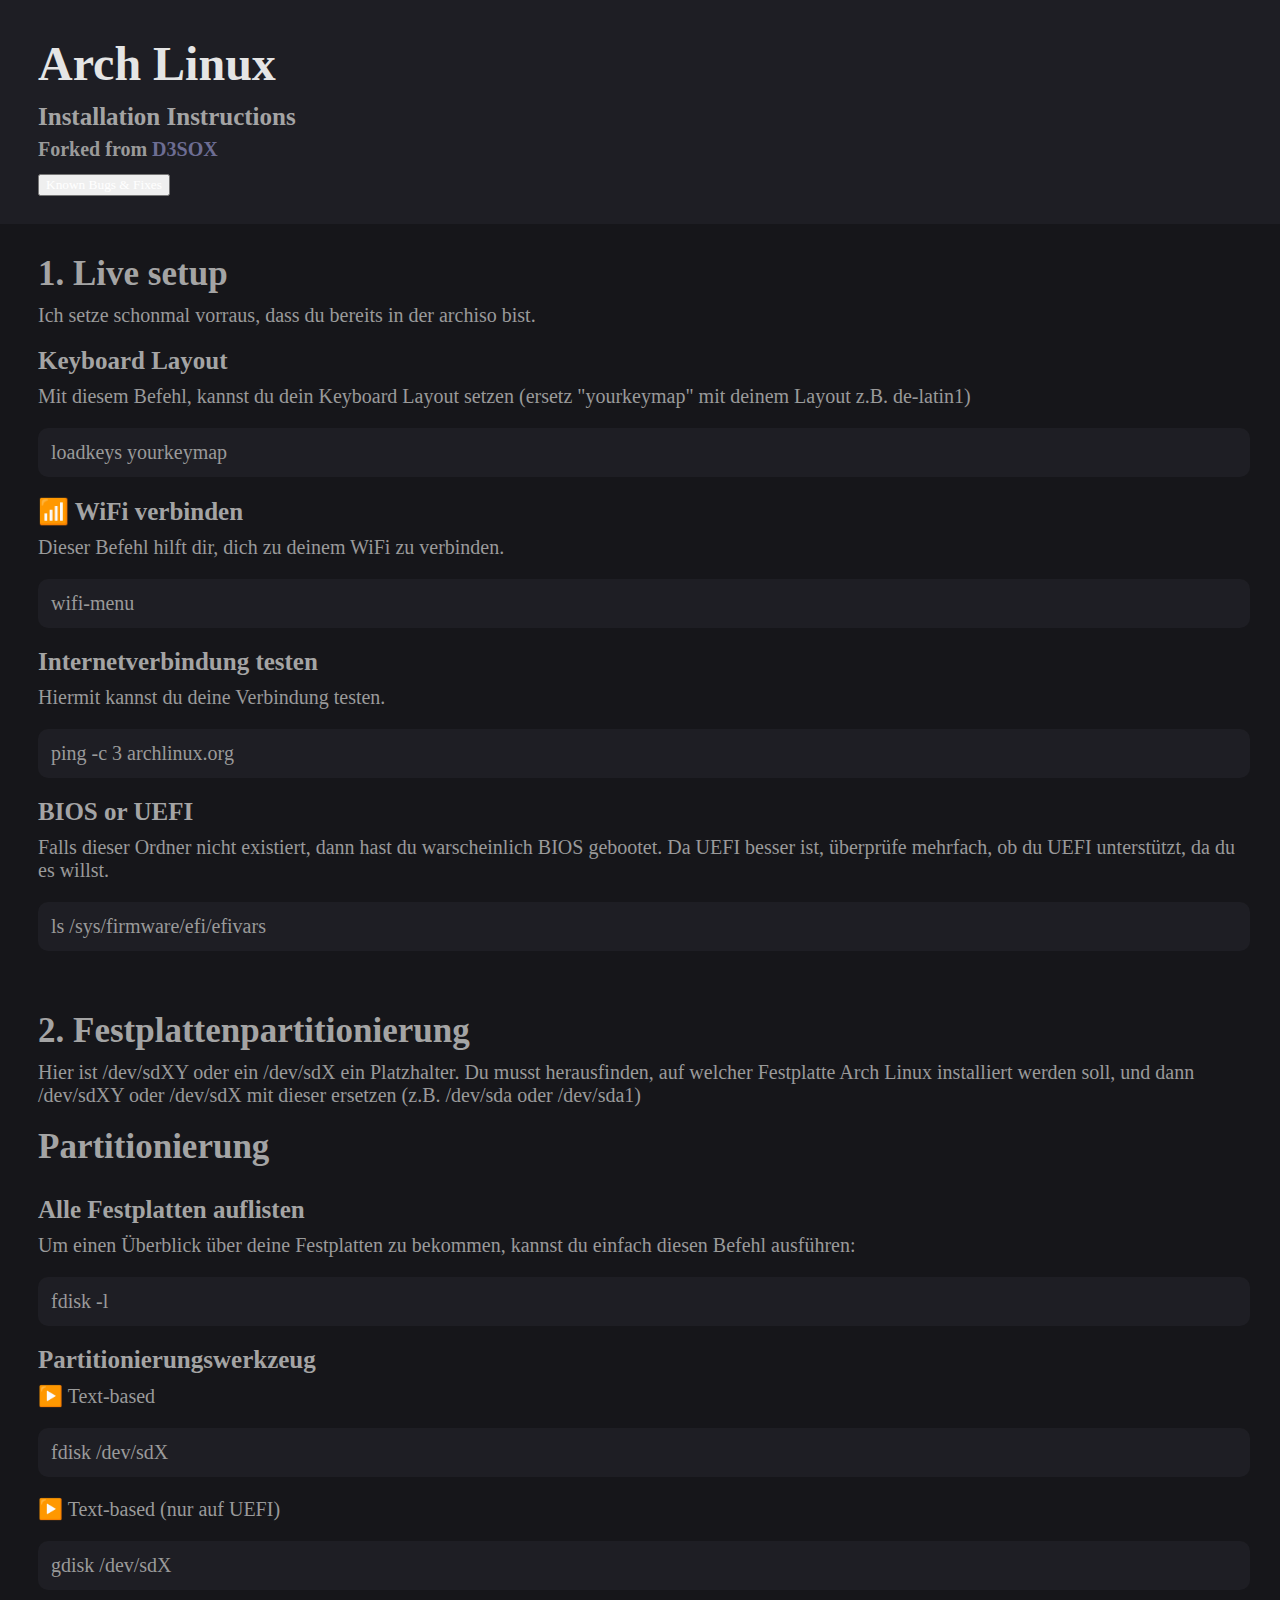
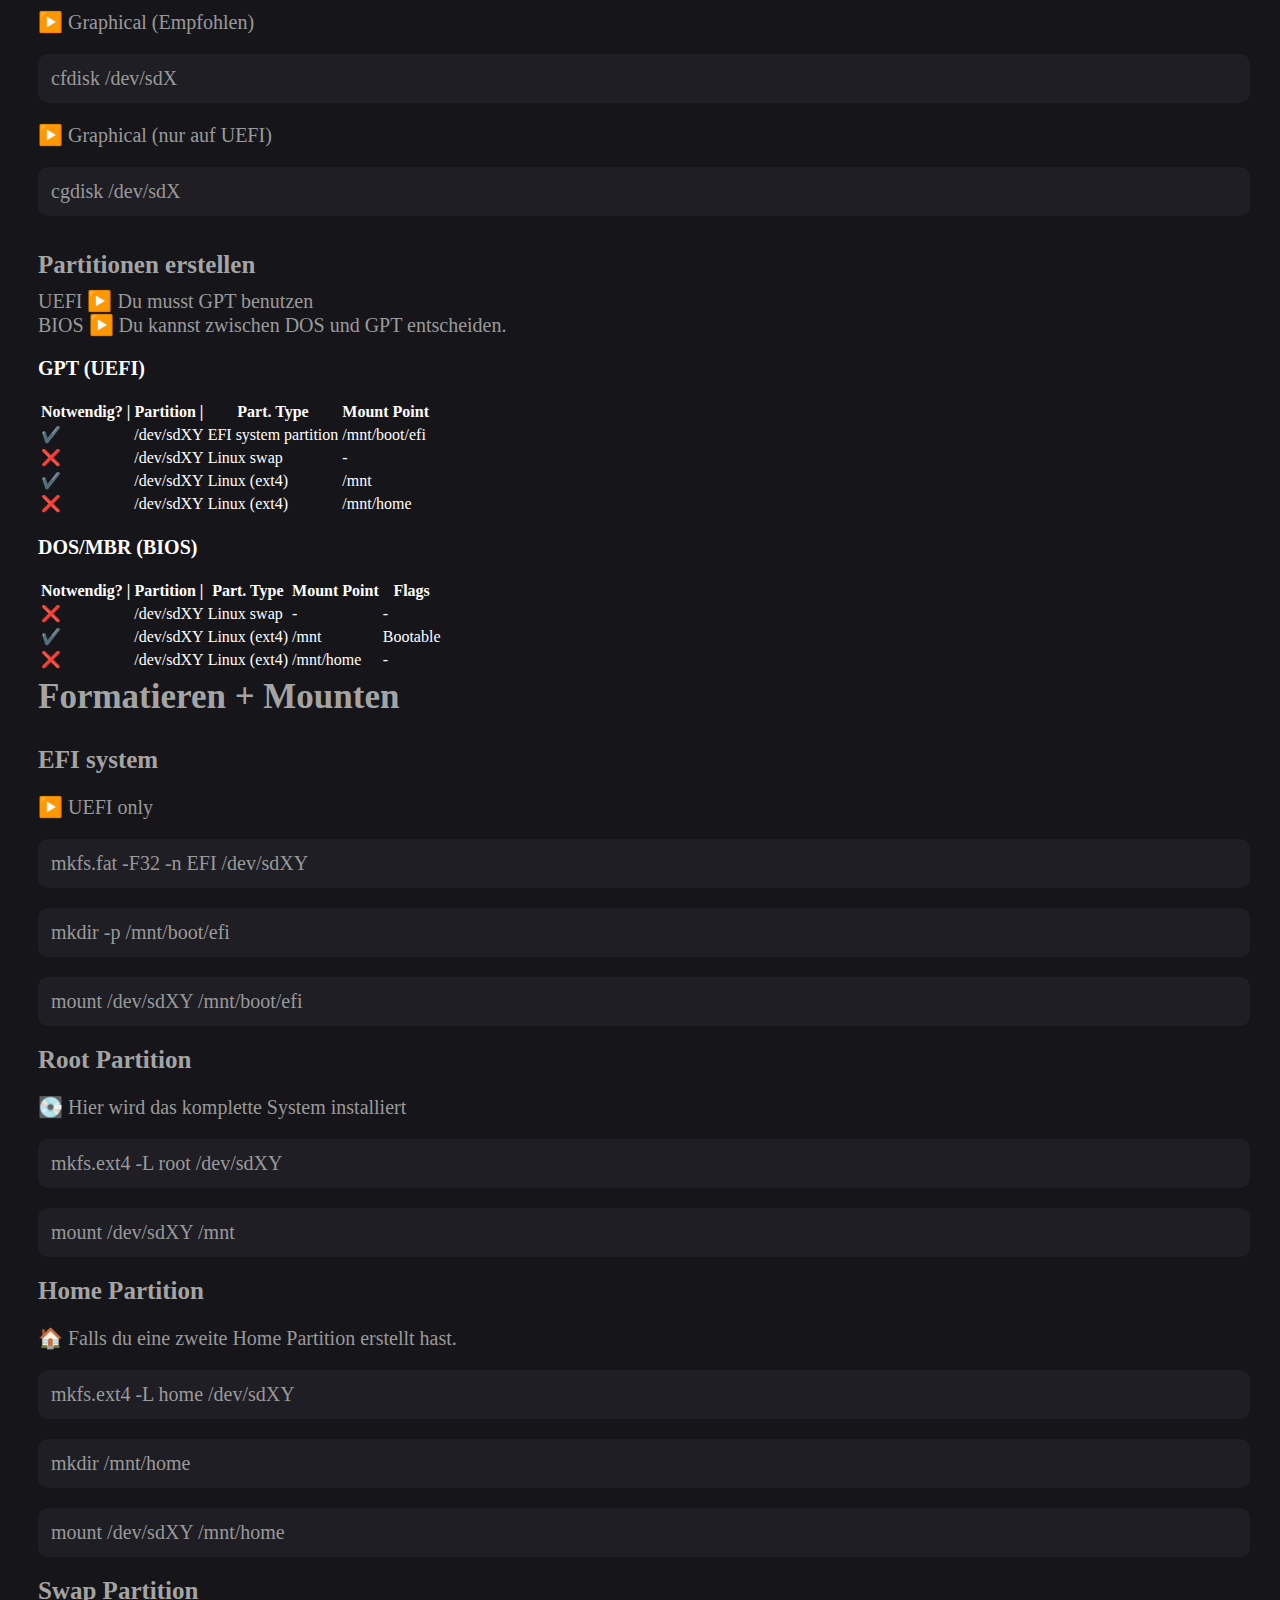
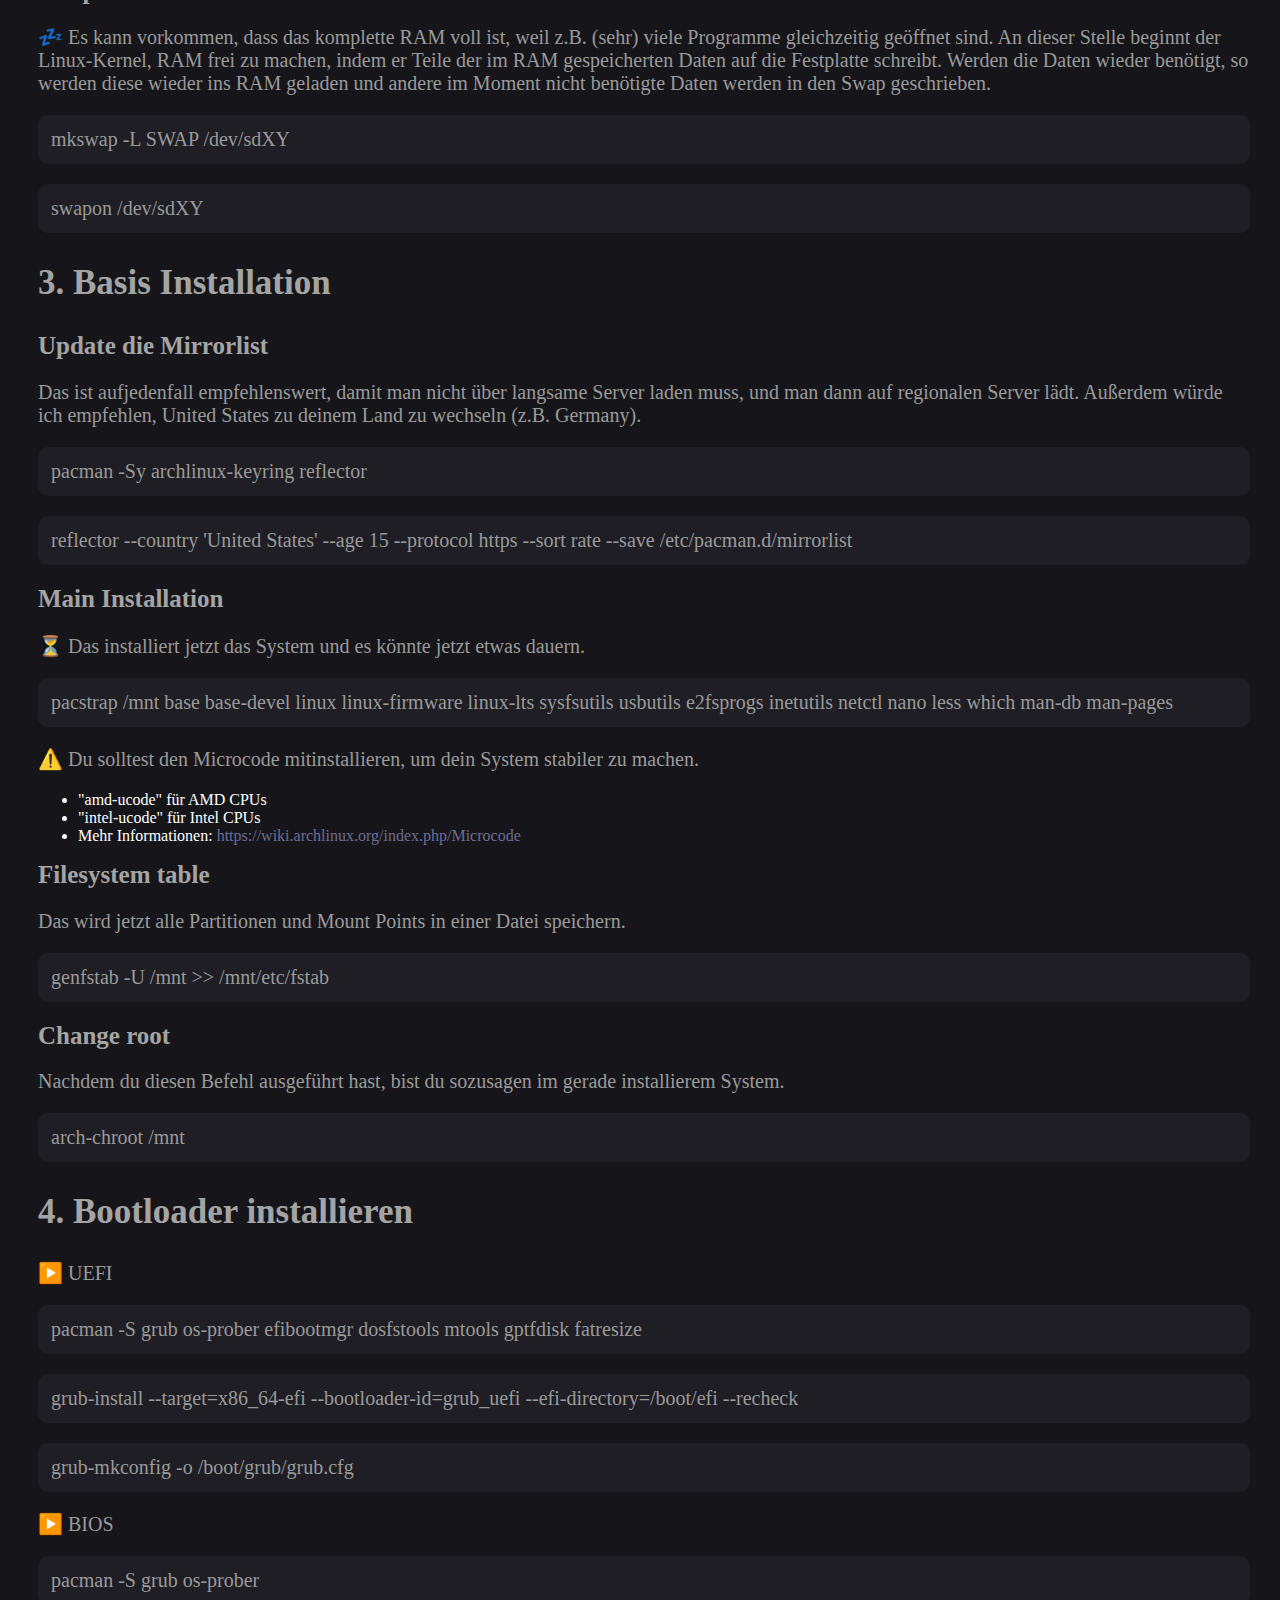
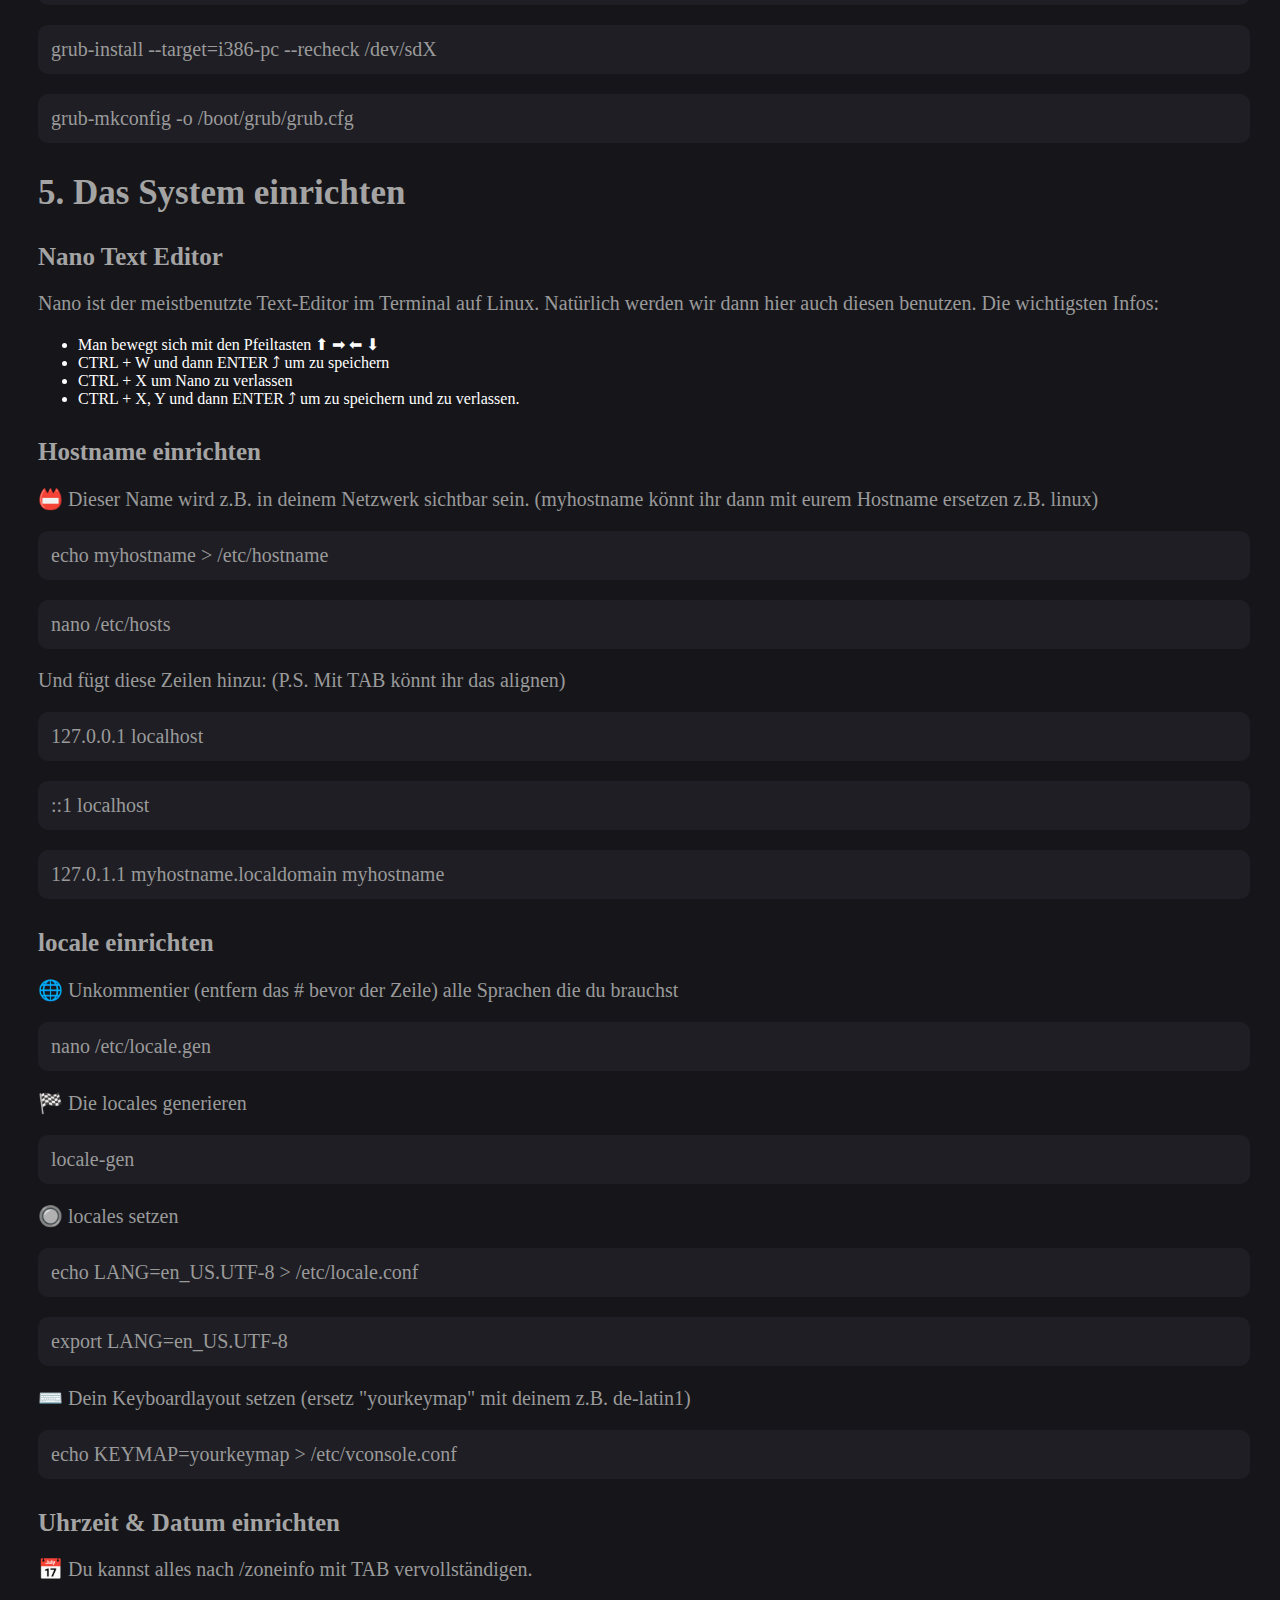
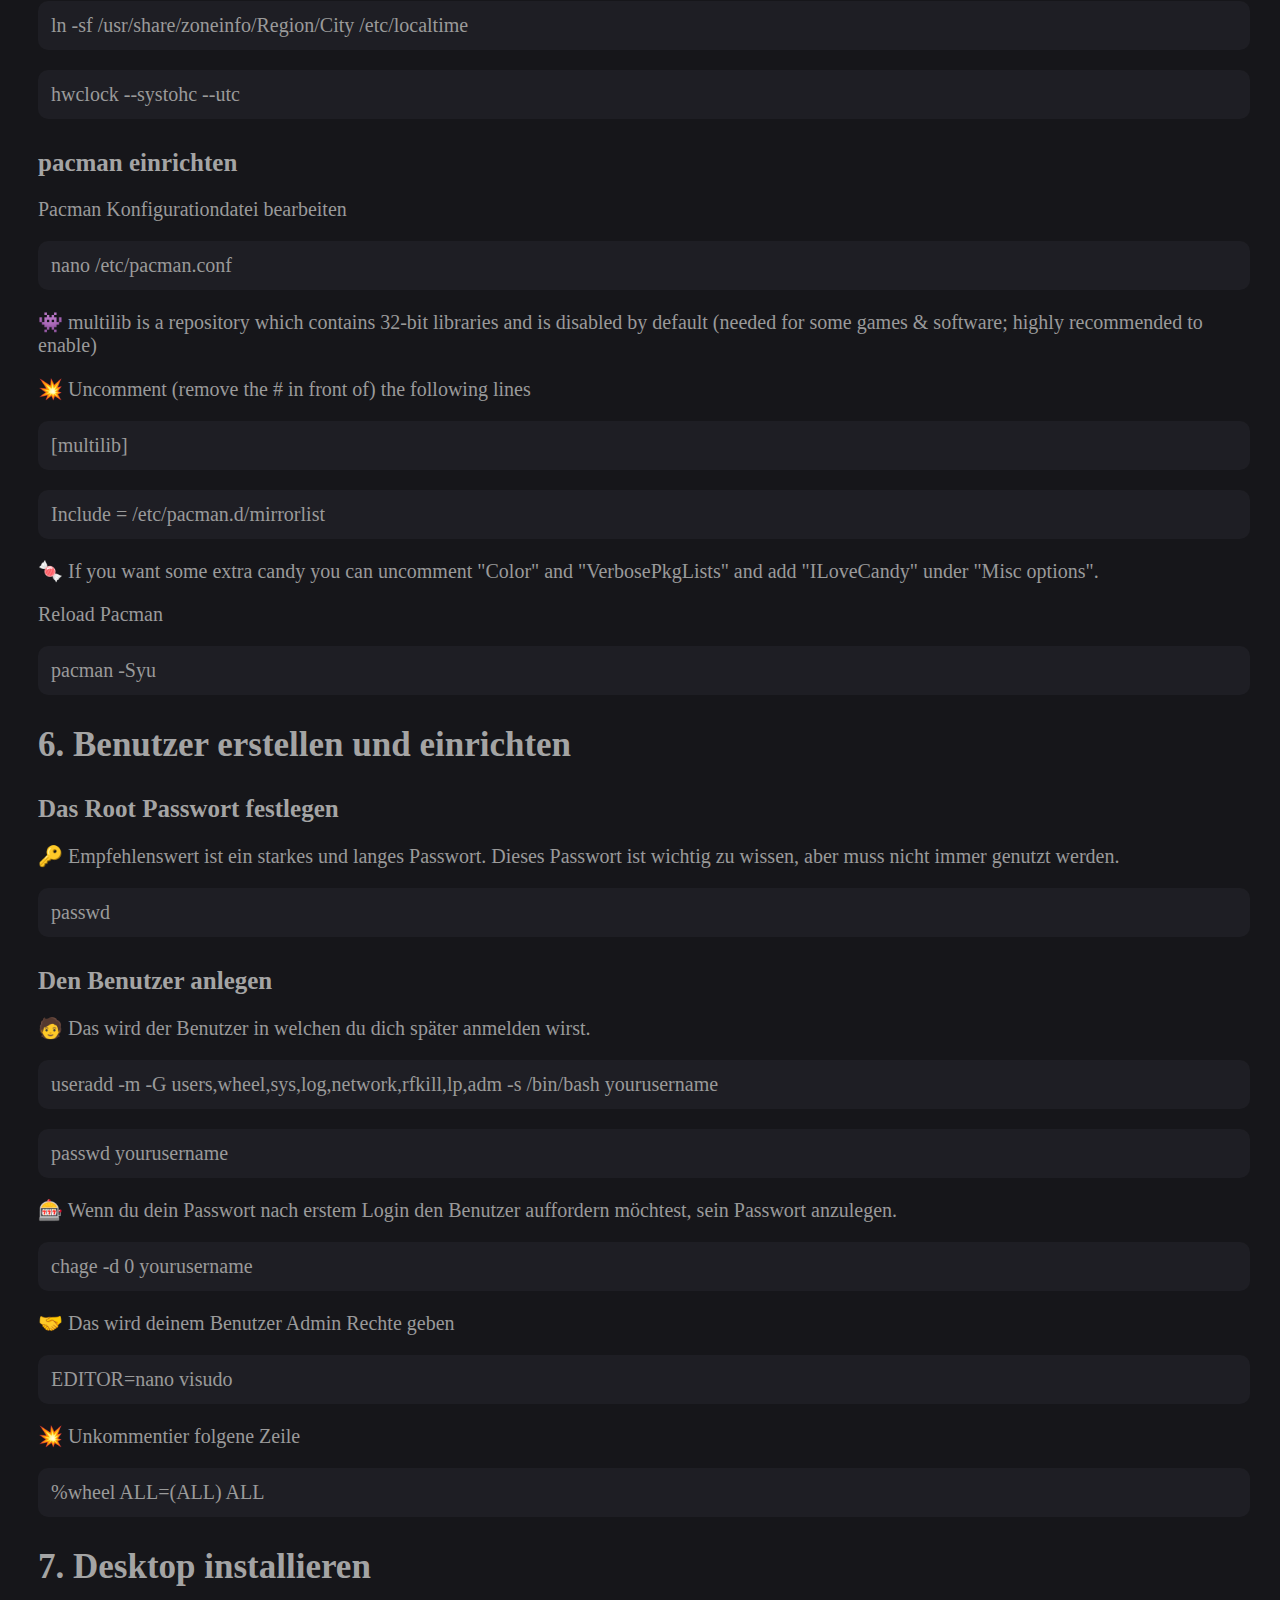
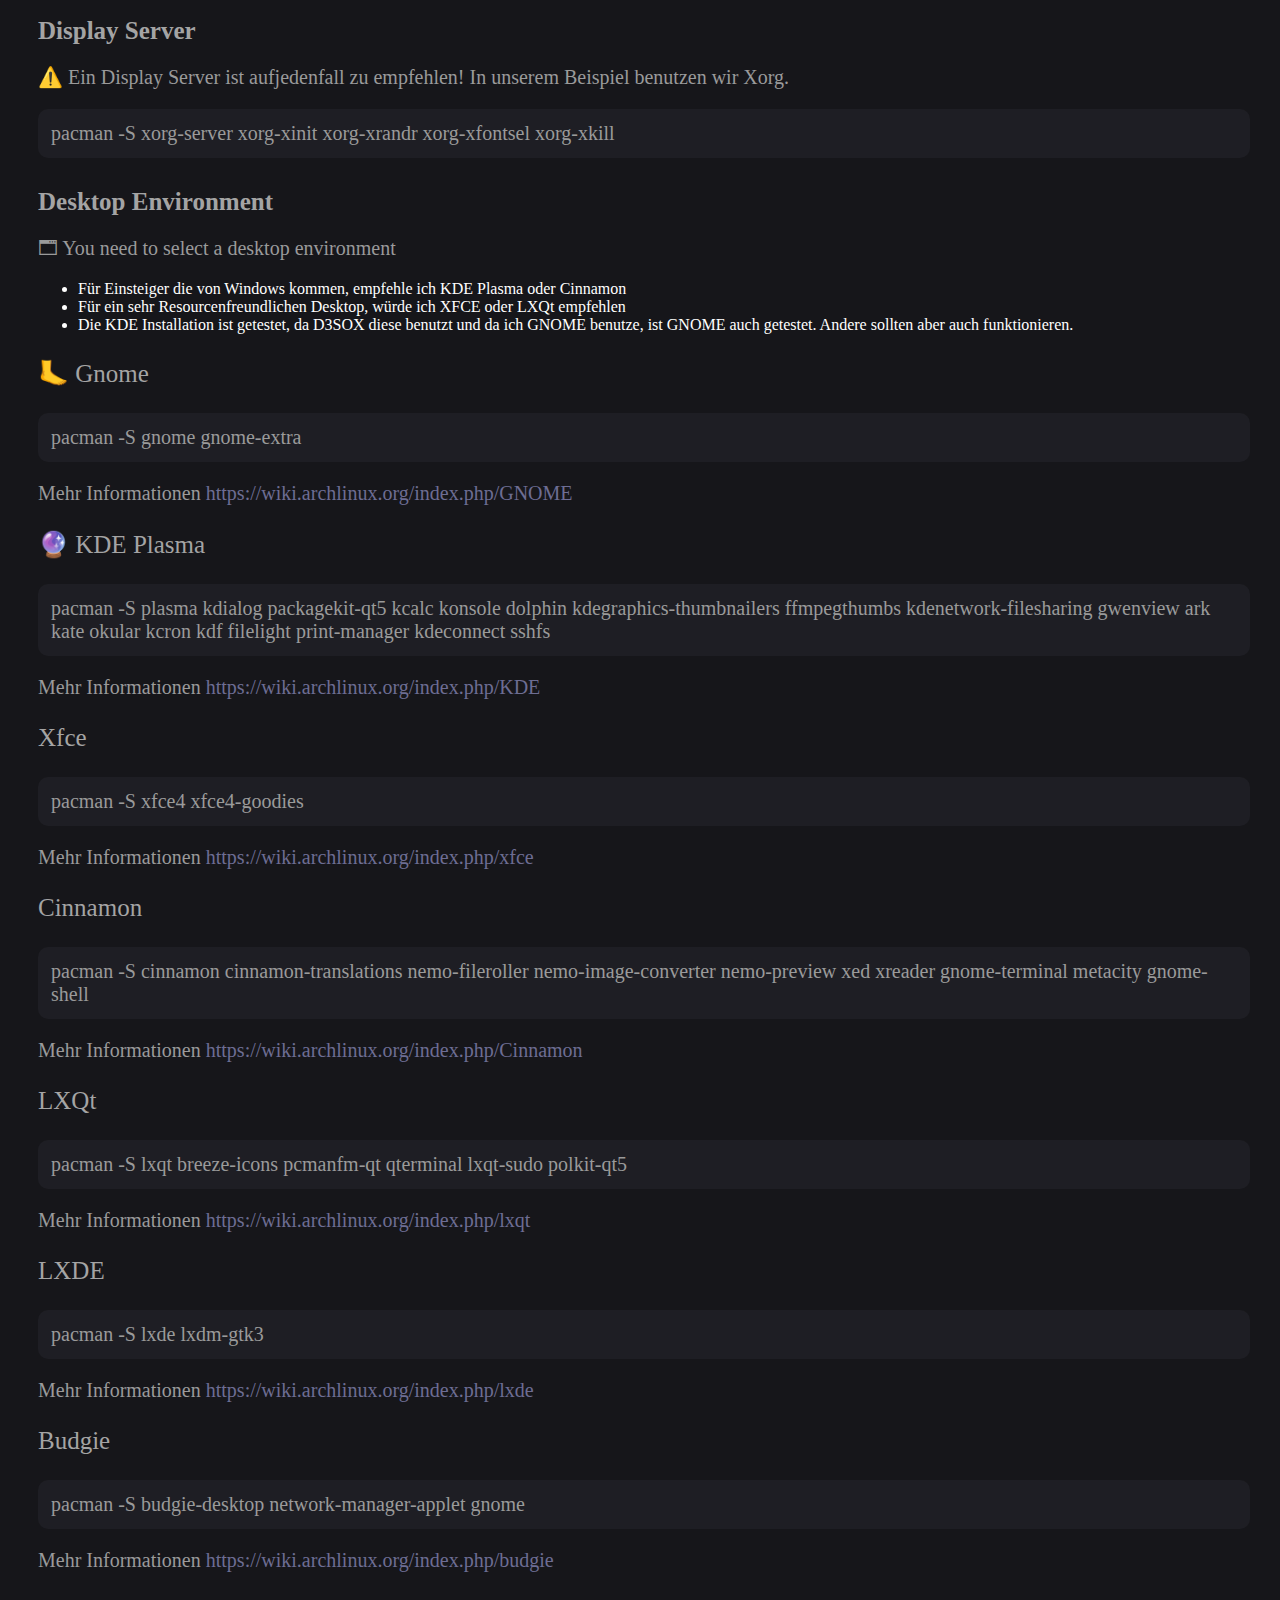
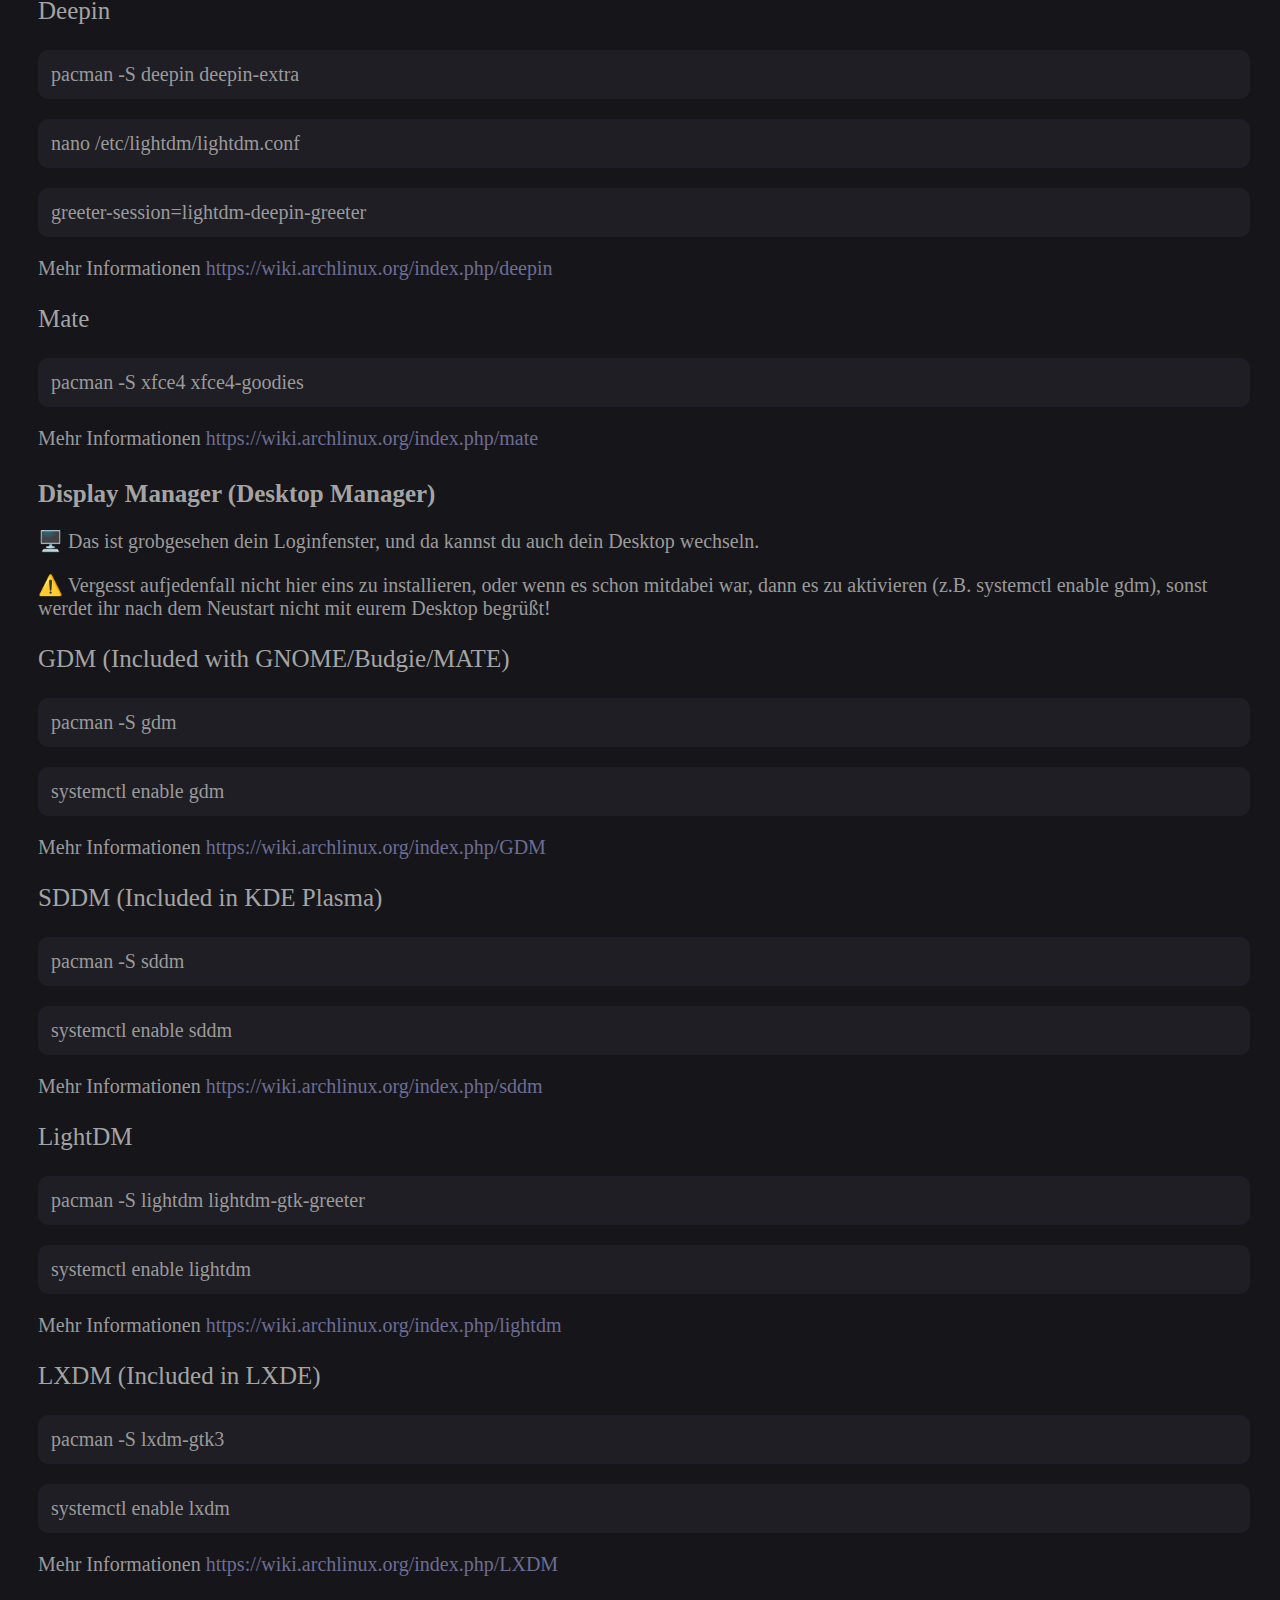
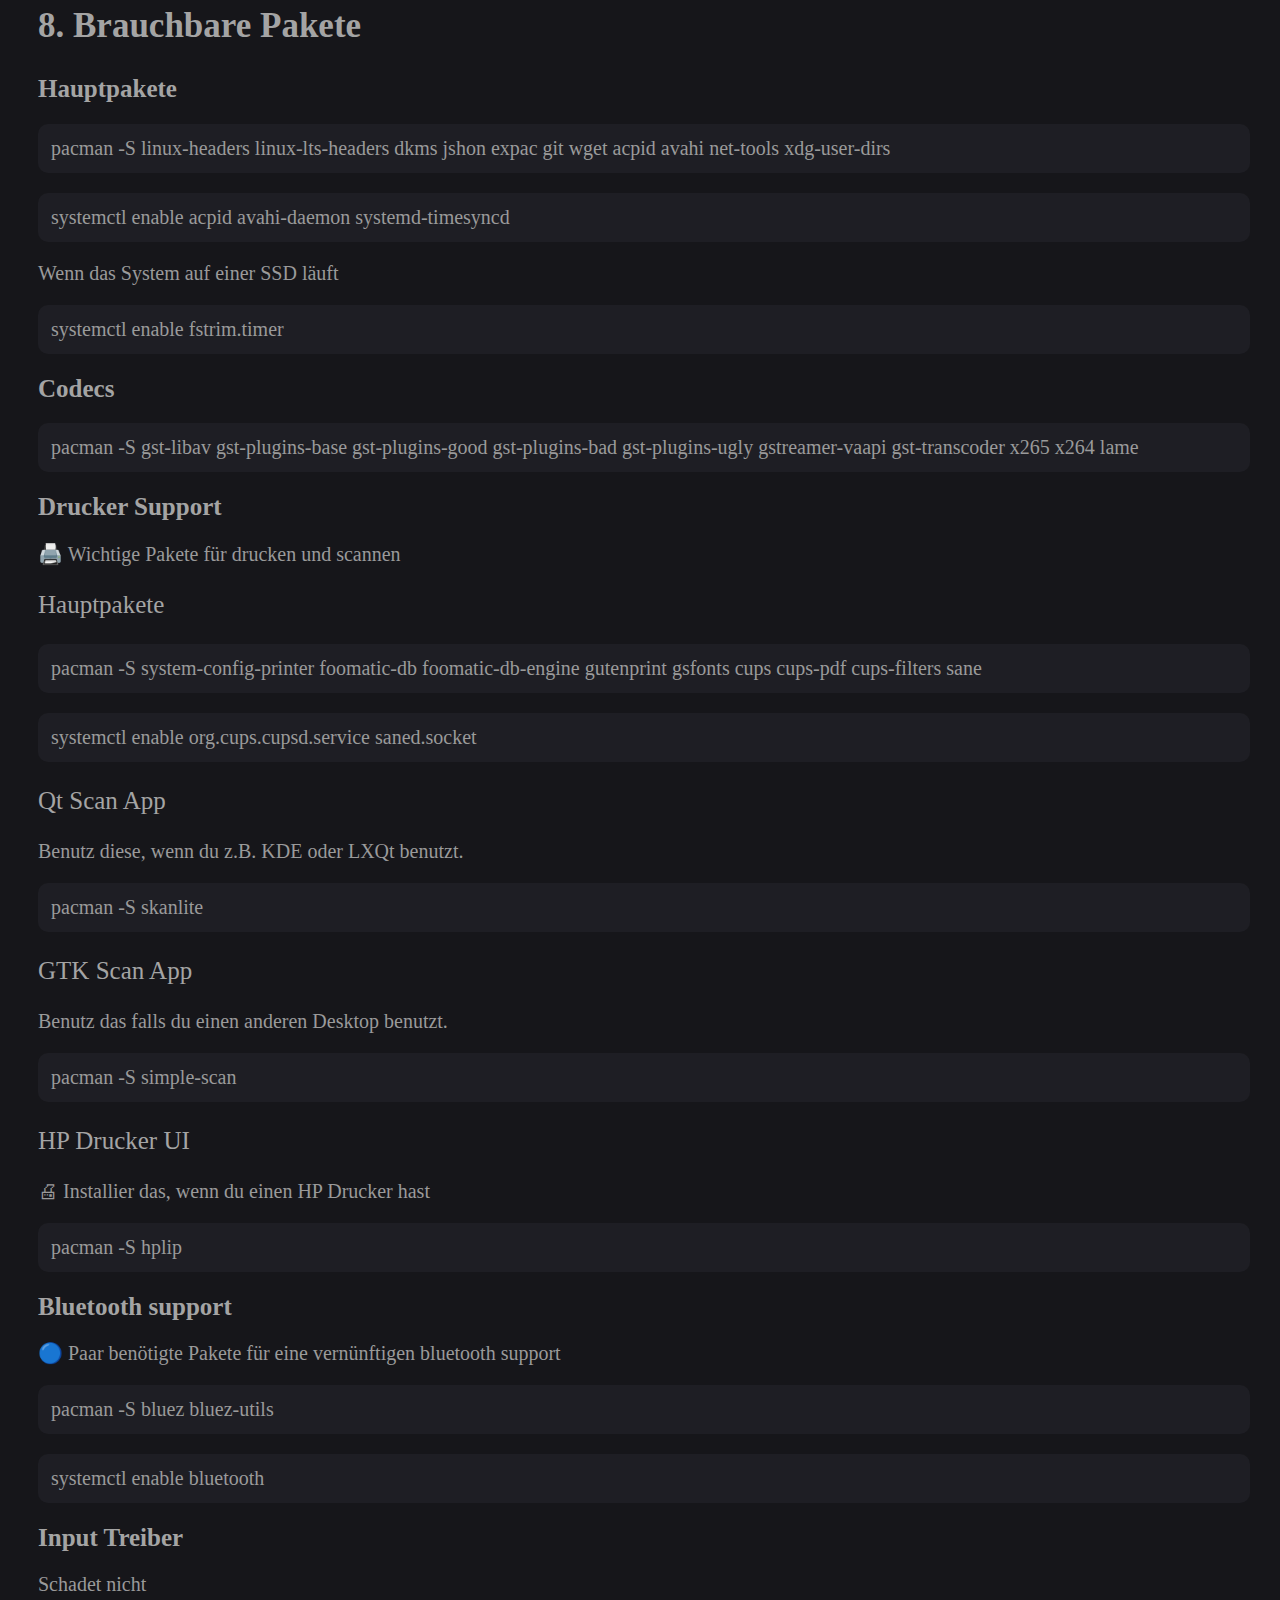
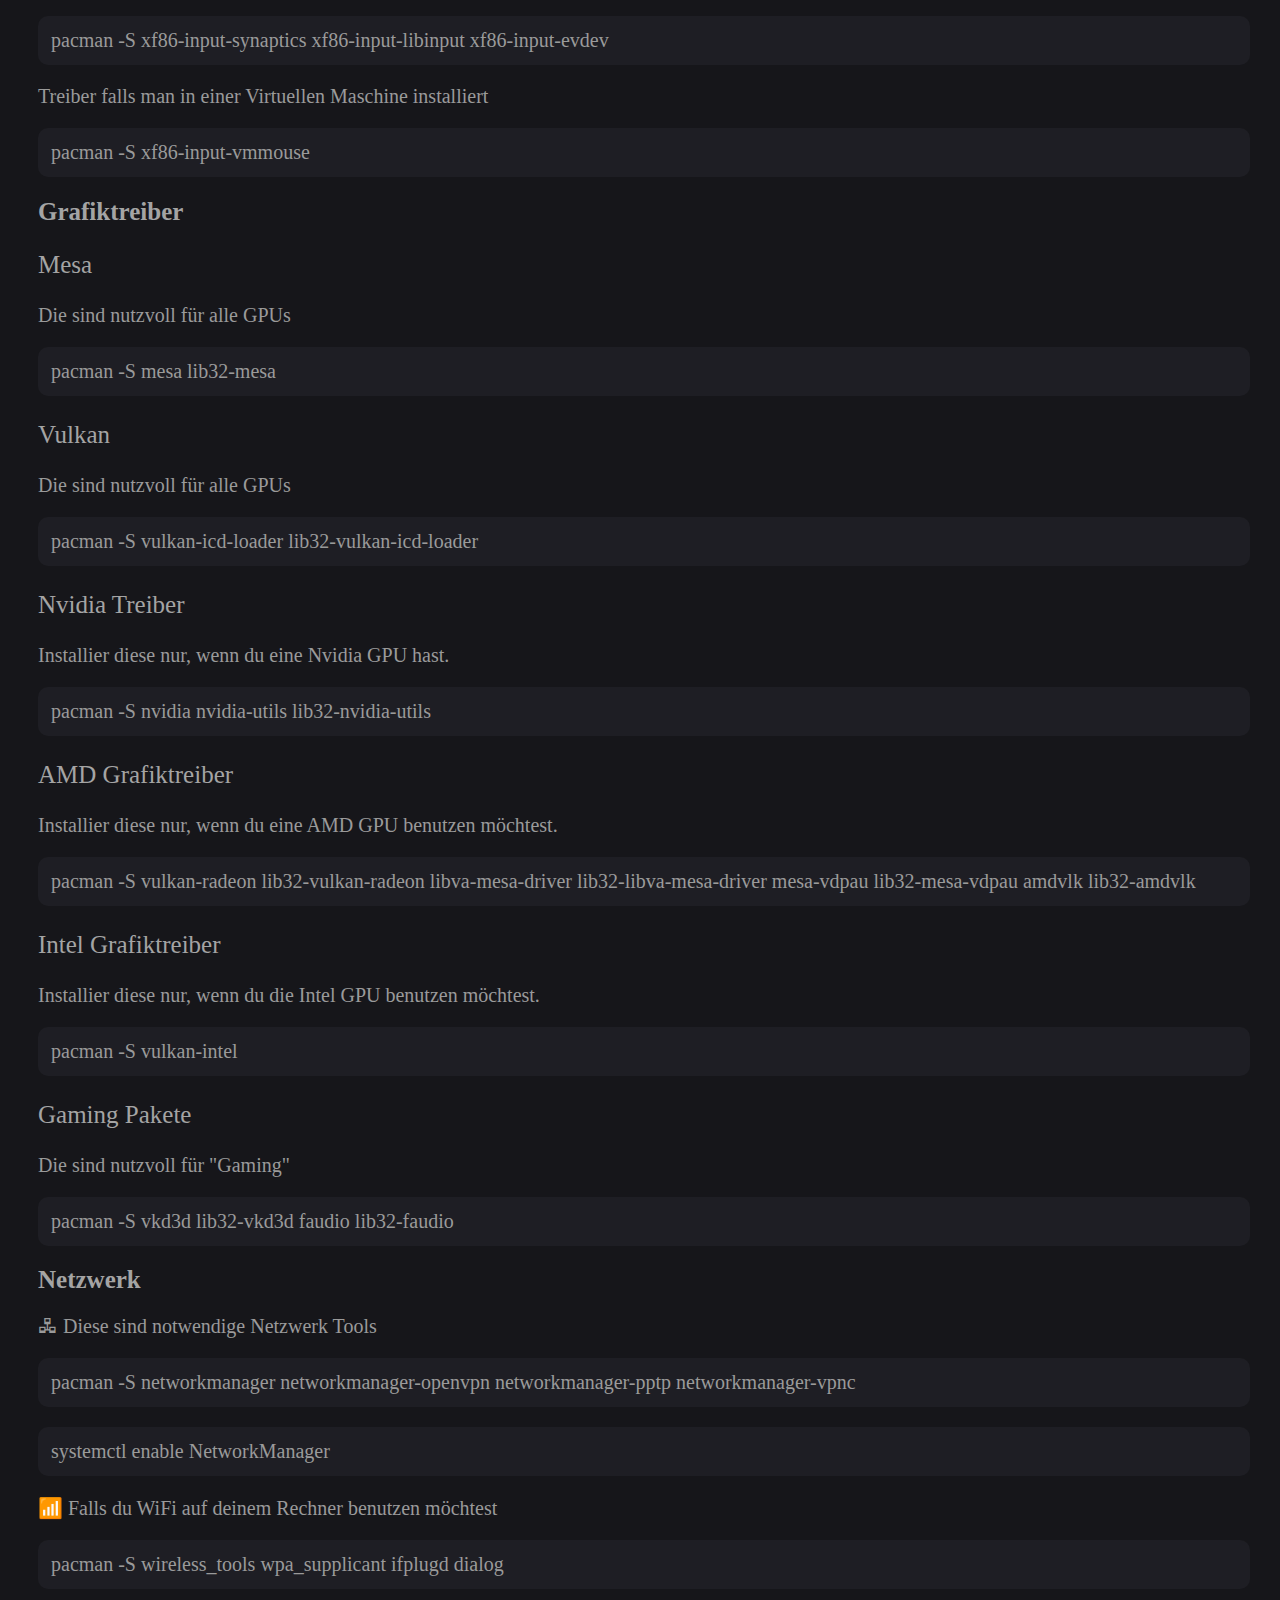
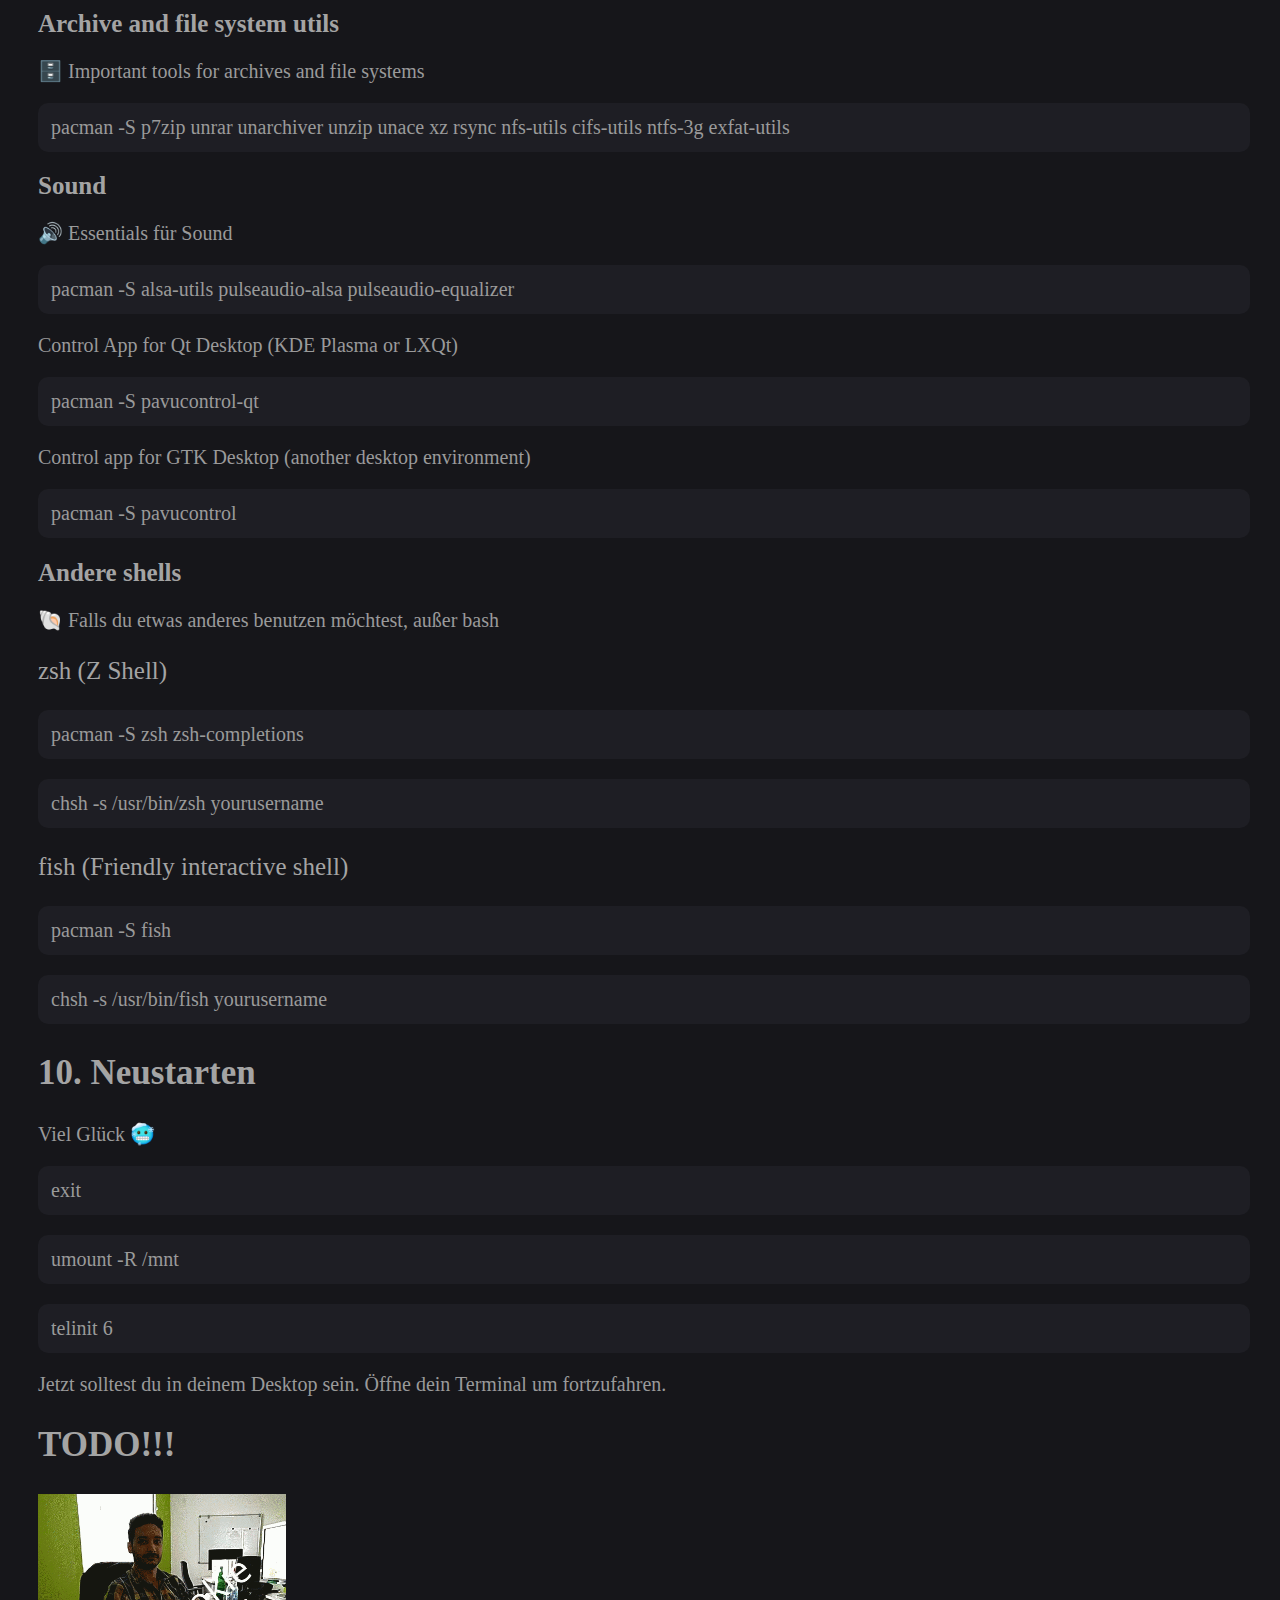
==== index.html @ 696671e3 "Added website" ====
<!DOCTYPE html>
<html lang="en">
<head>
    <meta charset="UTF-8">
    <title>ARCH LINUX</title>
    <link rel="stylesheet" href="css/style.css">
</head>

<body>
</body>
<div class="header">

    <div class="content" >
<br>
<br>
        <h1 style="margin-top: -20px;" class="title">Arch Linux</h1>
        <h1 style="margin-top: -20px;" class="head">Installation Instructions</h1>
        <h1 style="margin-top: -10px;" class="text">Forked from <a class="linko" href="https://d3s0x.github.io/arch-installation/">D3SOX</a></h1>
        <a href="bugs.html"><button class="buttono" >Known Bugs & Fixes</button></a>
        <br><br>

    </div>

</div>

<div class="content" style="margin-top: 30px;">
    <h2 style="margin-top: -20px; margin-bottom: -10px;" class="subhead">1. Live setup</h2>
    <p class="text" style="margin-right: 30px !important">Ich setze schonmal vorraus, dass du bereits in der archiso bist.</p>

    <h2 style="margin-top: 5px; margin-bottom: -10px;" class="head">Keyboard Layout</h2>
    <p class="text" style="margin-right: 30px !important">Mit diesem Befehl, kannst du dein Keyboard Layout setzen (ersetz "yourkeymap" mit deinem Layout z.B. de-latin1)</p>
      <p class="code" style="margin-right: 30px !important">loadkeys yourkeymap</p>

<h2 style="margin-top: 5px; margin-bottom: -10px;" class="head">📶 WiFi verbinden</h2>
<p class="text" style="margin-right: 30px !important">Dieser Befehl hilft dir, dich zu deinem WiFi zu verbinden.</p>
  <p class="code" style="margin-right: 30px !important">wifi-menu</p>

<h2 style="margin-top: 5px; margin-bottom: -10px;" class="head">Internetverbindung testen</h2>
<p class="text" style="margin-right: 30px !important">Hiermit kannst du deine Verbindung testen.</p>
  <p class="code" style="margin-right: 30px !important">ping -c 3 archlinux.org</p>

  <h2 style="margin-top: 5px; margin-bottom: -10px;" class="head">BIOS or UEFI</h2>
  <p class="text" style="margin-right: 30px !important">Falls dieser Ordner nicht existiert, dann hast du warscheinlich BIOS gebootet. Da UEFI besser ist, überprüfe mehrfach, ob du UEFI unterstützt, da du es willst.</p>
    <p class="code" style="margin-right: 30px !important">ls /sys/firmware/efi/efivars</p>

</div>

<div class="content" style="margin-top: 30px;">
    <h2 style="margin-top: -20px; margin-bottom: -10px;" class="subhead">2. Festplattenpartitionierung</h2>
    <p class="text" style="margin-right: 30px !important">Hier ist /dev/sdXY oder ein /dev/sdX ein Platzhalter. Du musst herausfinden, auf welcher Festplatte Arch Linux installiert werden soll, und dann /dev/sdXY oder /dev/sdX mit dieser ersetzen (z.B. /dev/sda oder /dev/sda1)</p>

<h2 style="margin-top: 5px;" class="subhead">Partitionierung</h2>

    <h2 style="margin-top: 5px; margin-bottom: -10px;" class="head">Alle Festplatten auflisten</h2>
    <p class="text" style="margin-right: 30px !important">Um einen Überblick über deine Festplatten zu bekommen, kannst du einfach diesen Befehl ausführen:</p>
      <p class="code" style="margin-right: 30px !important">fdisk -l</p>

          <h2 style="margin-top: 5px; margin-bottom: -10px;" class="head">Partitionierungswerkzeug</h2>
          <p class="text" style="margin-right: 30px !important">▶️ Text-based</p>
            <p class="code" style="margin-right: 30px !important">fdisk /dev/sdX</p>
            <p class="text" style="margin-right: 30px !important">▶️ Text-based (nur auf UEFI)</p>
              <p class="code" style="margin-right: 30px !important">gdisk /dev/sdX</p>
              <p class="text" style="margin-right: 30px !important">▶️ Graphical (Empfohlen)</p>
                <p class="code" style="margin-right: 30px !important">cfdisk /dev/sdX</p>
                <p class="text" style="margin-right: 30px !important">▶️ Graphical (nur auf UEFI)</p>
                  <p class="code" style="margin-right: 30px !important">cgdisk /dev/sdX</p>

                  <h2 style="margin-top: 35px; margin-bottom: -10px;" class="head">Partitionen erstellen</h2>
                  <p class="text" style="margin-right: 30px !important">UEFI ▶️ Du musst GPT benutzen</p>
                  <p class="text" style="margin-top: -20px; margin-bottom: 10px; margin-right: 30px !important">BIOS ▶️ Du kannst zwischen DOS und GPT entscheiden.</p>

                  <p class="text" style="margin-right: 30px !important"><b>GPT (UEFI)</b></p>
                  <table>

                  <tr>
                   <th scope="col">Notwendig? |</th>
                   <th scope="col">Partition |</th>
                   <th scope="col">Part. Type </th>
                   <th scope="col">Mount Point</th>
                  </tr>
                  <tr>
                   <td>✔️</td>
                   <td>/dev/sdXY</td>
                   <td>EFI system partition</td>
                   <td>/mnt/boot/efi</td>
                  </tr>
                  <tr>
                   <td>❌</td>
                   <td>/dev/sdXY</td>
                   <td>Linux swap</td>
                   <td>-</td>
                  </tr>
                  <tr>
                   <td>✔️</td>
                   <td>/dev/sdXY</td>
                   <td>Linux (ext4)</td>
                   <td>/mnt</td>
                  </tr>
                  <tr>
                   <td>❌</td>
                   <td>/dev/sdXY</td>
                   <td>Linux (ext4)</td>
                   <td>/mnt/home</td>
                  </tr>
                  </table>

                  <p class="text" style="margin-right: 30px !important"><b>DOS/MBR (BIOS)</b></p>
                  <table>

                  <tr>
                   <th scope="col">Notwendig? |</th>
                   <th scope="col">Partition |</th>
                   <th scope="col">Part. Type </th>
                   <th scope="col">Mount Point</th>
                   <th scope="col">Flags</th>
                  </tr>
                  <tr>
                   <td>❌</td>
                   <td>/dev/sdXY</td>
                   <td>Linux swap</td>
                   <td>-</td>
                   <td>-</td>
                  </tr>
                  <tr>
                   <td>✔️</td>
                   <td>/dev/sdXY</td>
                   <td>Linux (ext4)</td>
                   <td>/mnt</td>
                   <td>Bootable</td>
                  </tr>
                  <tr>
                   <td>❌</td>
                   <td>/dev/sdXY</td>
                   <td>Linux (ext4)</td>
                   <td>/mnt/home</td>
                   <td>-</td>
                  </tr>
                  </table>

                  <h2 style="margin-top: 5px;" class="subhead">Formatieren + Mounten</h2>
                  <h2 style="margin-top: 5px;" class="head">EFI system</h2>
                  <p class="text" style="margin-right: 30px !important">▶️ UEFI only</p>
                  <p class="code" style="margin-right: 30px !important">mkfs.fat -F32 -n EFI /dev/sdXY</p>
                  <p class="code" style="margin-right: 30px !important">mkdir -p /mnt/boot/efi</p>
                  <p class="code" style="margin-right: 30px !important">mount /dev/sdXY /mnt/boot/efi</p>

                  <h2 style="margin-top: 5px;" class="head">Root Partition</h2>
                  <p class="text" style="margin-right: 30px !important">💽 Hier wird das komplette System installiert</p>
                  <p class="code" style="margin-right: 30px !important">mkfs.ext4 -L root /dev/sdXY</p>
                  <p class="code" style="margin-right: 30px !important">mount /dev/sdXY /mnt</p>

                  <h2 style="margin-top: 5px;" class="head">Home Partition</h2>
                  <p class="text" style="margin-right: 30px !important">🏠 Falls du eine zweite Home Partition erstellt hast.</p>
                  <p class="code" style="margin-right: 30px !important">mkfs.ext4 -L home /dev/sdXY</p>
                  <p class="code" style="margin-right: 30px !important">mkdir /mnt/home</p>
                  <p class="code" style="margin-right: 30px !important">mount /dev/sdXY /mnt/home</p>

                  <h2 style="margin-top: 5px;" class="head">Swap Partition</h2>
                  <p class="text" style="margin-right: 30px !important">💤 Es kann vorkommen, dass das komplette RAM voll ist, weil z.B. (sehr) viele Programme gleichzeitig geöffnet sind. An dieser Stelle beginnt der Linux-Kernel, RAM frei zu machen, indem er Teile der im RAM gespeicherten Daten auf die Festplatte schreibt. Werden die Daten wieder benötigt, so werden diese wieder ins RAM geladen und andere im Moment nicht benötigte Daten werden in den Swap geschrieben.</p>
                  <p class="code" style="margin-right: 30px !important">mkswap -L SWAP /dev/sdXY</p>
                  <p class="code" style="margin-right: 30px !important">swapon /dev/sdXY</p>

                  <h2 style="margin-top: 30px;" class="subhead">3. Basis Installation</h2>
                  <h2 style="margin-top: 20px;" class="head">Update die Mirrorlist</h2>
                  <p class="text" style="margin-right: 30px !important">Das ist aufjedenfall empfehlenswert, damit man nicht über langsame Server laden muss, und man dann auf regionalen Server lädt. Außerdem würde ich empfehlen, United States zu deinem Land zu wechseln (z.B. Germany).</p>
                  <p class="code" style="margin-right: 30px !important">pacman -Sy archlinux-keyring reflector</p>
                  <p class="code" style="margin-right: 30px !important">reflector --country 'United States' --age 15 --protocol https --sort rate --save /etc/pacman.d/mirrorlist</p>

                  <h2 style="margin-top: 5px;" class="head">Main Installation</h2>
                  <p class="text" style="margin-right: 30px !important">⏳ Das installiert jetzt das System und es könnte jetzt etwas dauern.</p>
                  <p class="code" style="margin-right: 30px !important">pacstrap /mnt base base-devel linux linux-firmware linux-lts sysfsutils usbutils e2fsprogs inetutils netctl nano less which man-db man-pages</p>
                  <p class="text" style="margin-right: 30px !important">⚠️ Du solltest den Microcode mitinstallieren, um dein System stabiler zu machen.</p>
                  <ul>
                        <li>"amd-ucode" für AMD CPUs</li>
                        <li>"intel-ucode" für Intel CPUs</li>
                        <li>Mehr Informationen: <a class="linko" href="https://wiki.archlinux.org/index.php/Microcode">https://wiki.archlinux.org/index.php/Microcode</a></li>
                </ul>

<h2 style="margin-top: 5px;" class="head">Filesystem table</h2>
<p class="text" style="margin-right: 30px !important">Das wird jetzt alle Partitionen und Mount Points in einer Datei speichern.</p>
<p class="code" style="margin-right: 30px !important">genfstab -U /mnt >> /mnt/etc/fstab</p>

<h2 style="margin-top: 5px;" class="head">Change root</h2>
<p class="text" style="margin-right: 30px !important">Nachdem du diesen Befehl ausgeführt hast, bist du sozusagen im gerade installierem System.</p>
<p class="code" style="margin-right: 30px !important">arch-chroot /mnt</p>

<h2 style="margin-top: 30px;" class="subhead">4. Bootloader installieren</h2>
<p class="text" style="margin-right: 30px !important">▶️ UEFI</p>
<p class="code" style="margin-right: 30px !important">pacman -S grub os-prober efibootmgr dosfstools mtools gptfdisk fatresize</p>
<p class="code" style="margin-right: 30px !important">grub-install --target=x86_64-efi --bootloader-id=grub_uefi --efi-directory=/boot/efi --recheck</p>
<p class="code" style="margin-right: 30px !important">grub-mkconfig -o /boot/grub/grub.cfg</p>
<p class="text" style="margin-right: 30px !important">▶️ BIOS</p>
<p class="code" style="margin-right: 30px !important">pacman -S grub os-prober</p>
<p class="code" style="margin-right: 30px !important">grub-install --target=i386-pc --recheck /dev/sdX</p>
<p class="code" style="margin-right: 30px !important">grub-mkconfig -o /boot/grub/grub.cfg</p>

<h2 style="margin-top: 30px;" class="subhead">5. Das System einrichten</h2>
<h2 style="margin-top: 30px;" class="head">Nano Text Editor</h2>
<p class="text" style="margin-right: 30px !important">Nano ist der meistbenutzte Text-Editor im Terminal auf Linux. Natürlich werden wir dann hier auch diesen benutzen. Die wichtigsten Infos:</p>
<ul>
      <li>Man bewegt sich mit den Pfeiltasten ⬆ ➡ ⬅ ⬇</li>
      <li>CTRL + W und dann ENTER ⤴ um zu speichern</li>
      <li>CTRL + X um Nano zu verlassen</li>
      <li>CTRL + X, Y und dann ENTER ⤴ um zu speichern und zu verlassen.</li>
</ul>
<h2 style="margin-top: 30px;" class="head">Hostname einrichten</h2>
<p class="text" style="margin-right: 30px !important">📛 Dieser Name wird z.B. in deinem Netzwerk sichtbar sein. (myhostname könnt ihr dann mit eurem Hostname ersetzen z.B. linux)</p>
<p class="code" style="margin-right: 30px !important">echo myhostname > /etc/hostname</p>
<p class="code" style="margin-right: 30px !important">nano /etc/hosts</p>
<p class="text" style="margin-right: 30px !important">Und fügt diese Zeilen hinzu: (P.S. Mit TAB könnt ihr das alignen)</p>
<p class="code" style="margin-right: 30px !important">127.0.0.1       localhost</p>
<p class="code" style="margin-right: 30px !important">::1             localhost</p>
<p class="code" style="margin-right: 30px !important">127.0.1.1       myhostname.localdomain     myhostname</p>

<h2 style="margin-top: 30px;" class="head">locale einrichten</h2>
<p class="text" style="margin-right: 30px !important">🌐 Unkommentier (entfern das # bevor der Zeile) alle Sprachen die du brauchst</p>
<p class="code" style="margin-right: 30px !important">nano /etc/locale.gen</p>
<p class="text" style="margin-right: 30px !important">🏁 Die locales generieren</p>
<p class="code" style="margin-right: 30px !important">locale-gen</p>
<p class="text" style="margin-right: 30px !important">🔘 locales setzen</p>
<p class="code" style="margin-right: 30px !important">echo LANG=en_US.UTF-8 > /etc/locale.conf</p>
<p class="code" style="margin-right: 30px !important">export LANG=en_US.UTF-8</p>
<p class="text" style="margin-right: 30px !important">⌨️ Dein Keyboardlayout setzen (ersetz "yourkeymap" mit deinem z.B. de-latin1)</p>
<p class="code" style="margin-right: 30px !important">echo KEYMAP=yourkeymap > /etc/vconsole.conf</p>

<h2 style="margin-top: 30px;" class="head">Uhrzeit & Datum einrichten</h2>
<p class="text" style="margin-right: 30px !important">📅 Du kannst alles nach /zoneinfo mit TAB vervollständigen.</p>
<p class="code" style="margin-right: 30px !important">ln -sf /usr/share/zoneinfo/Region/City /etc/localtime</p>
<p class="code" style="margin-right: 30px !important">hwclock --systohc --utc</p>

<h2 style="margin-top: 30px;" class="head">pacman einrichten</h2>
<p class="text" style="margin-right: 30px !important">Pacman Konfigurationdatei bearbeiten</p>
<p class="code" style="margin-right: 30px !important">nano /etc/pacman.conf</p>
<p class="text" style="margin-right: 30px !important">👾 multilib is a repository which contains 32-bit libraries and is disabled by default (needed for some games & software; highly recommended to enable)</p>
<p class="text" style="margin-right: 30px !important">💥 Uncomment (remove the # in front of) the following lines</p>
<p class="code" style="margin-right: 30px !important">[multilib]</p>
<p class="code" style="margin-right: 30px !important">Include = /etc/pacman.d/mirrorlist</p>

<p class="text" style="margin-right: 30px !important">🍬 If you want some extra candy you can uncomment "Color" and "VerbosePkgLists" and add "ILoveCandy" under "Misc options".</p>

<p class="text" style="margin-right: 30px !important">Reload Pacman</p>
<p class="code" style="margin-right: 30px !important">pacman -Syu</p>

<h2 style="margin-top: 30px;" class="subhead">6. Benutzer erstellen und einrichten</h2>
<h2 style="margin-top: 30px;" class="head">Das Root Passwort festlegen</h2>
<p class="text" style="margin-right: 30px !important">🔑 Empfehlenswert ist ein starkes und langes Passwort. Dieses Passwort ist wichtig zu wissen, aber muss nicht immer genutzt werden.</p>
<p class="code" style="margin-right: 30px !important">passwd</p>
<h2 style="margin-top: 30px;" class="head">Den Benutzer anlegen</h2>
<p class="text" style="margin-right: 30px !important">🧑 Das wird der Benutzer in welchen du dich später anmelden wirst.</p>
<p class="code" style="margin-right: 30px !important">useradd -m -G users,wheel,sys,log,network,rfkill,lp,adm -s /bin/bash yourusername</p>
<p class="code" style="margin-right: 30px !important">passwd yourusername</p>
<p class="text" style="margin-right: 30px !important">🎰 Wenn du dein Passwort nach erstem Login den Benutzer auffordern möchtest, sein Passwort anzulegen.</p>
<p class="code" style="margin-right: 30px !important">chage -d 0 yourusername</p>
<p class="text" style="margin-right: 30px !important">🤝 Das wird deinem Benutzer Admin Rechte geben</p>
<p class="code" style="margin-right: 30px !important">EDITOR=nano visudo</p>
<p class="text" style="margin-right: 30px !important">💥 Unkommentier folgene Zeile</p>
<p class="code" style="margin-right: 30px !important">%wheel ALL=(ALL) ALL</p>

<h2 style="margin-top: 30px;" class="subhead">7. Desktop installieren</h2>
<h2 style="margin-top: 30px;" class="head">Display Server</h2>
<p class="text" style="margin-right: 30px !important">⚠️ Ein Display Server ist aufjedenfall zu empfehlen! In unserem Beispiel benutzen wir Xorg.</p>
<p class="code" style="margin-right: 30px !important">pacman -S xorg-server xorg-xinit xorg-xrandr xorg-xfontsel xorg-xkill</p>

<h2 style="margin-top: 30px;" class="head">Desktop Environment</h2>
<p class="text" style="margin-right: 30px !important">🗔 You need to select a desktop environment</p>

<ul>
      <li>Für Einsteiger die von Windows kommen, empfehle ich KDE Plasma oder Cinnamon</li>
      <li>Für ein sehr Resourcenfreundlichen Desktop, würde ich XFCE oder LXQt empfehlen</li>
      <li>Die KDE Installation ist getestet, da D3SOX diese benutzt und da ich GNOME benutze, ist GNOME auch getestet. Andere sollten aber auch funktionieren.</li>

</ul>

<p class="head" style="margin-right: 30px !important">🦶 Gnome</p>
<p class="code" style="margin-right: 30px !important">pacman -S gnome gnome-extra</p>
<p class="text" style="margin-right: 30px !important">Mehr Informationen <a href="https://wiki.archlinux.org/index.php/GNOME" class="linko">https://wiki.archlinux.org/index.php/GNOME</a></p>

<p class="head" style="margin-right: 30px !important">🔮 KDE Plasma</p>
<p class="code" style="margin-right: 30px !important">pacman -S plasma kdialog packagekit-qt5 kcalc konsole dolphin kdegraphics-thumbnailers ffmpegthumbs kdenetwork-filesharing gwenview ark kate okular kcron kdf filelight print-manager kdeconnect sshfs</p>
<p class="text" style="margin-right: 30px !important">Mehr Informationen <a href="https://wiki.archlinux.org/index.php/KDE" class="linko">https://wiki.archlinux.org/index.php/KDE</a></p>

<p class="head" style="margin-right: 30px !important">Xfce</p>
<p class="code" style="margin-right: 30px !important">pacman -S xfce4 xfce4-goodies</p>
<p class="text" style="margin-right: 30px !important">Mehr Informationen <a href="https://wiki.archlinux.org/index.php/xfce" class="linko">https://wiki.archlinux.org/index.php/xfce</a></p>

<p class="head" style="margin-right: 30px !important">Cinnamon</p>
<p class="code" style="margin-right: 30px !important">pacman -S cinnamon cinnamon-translations nemo-fileroller nemo-image-converter nemo-preview xed xreader gnome-terminal metacity gnome-shell</p>
<p class="text" style="margin-right: 30px !important">Mehr Informationen <a href="https://wiki.archlinux.org/index.php/Cinnamon" class="linko">https://wiki.archlinux.org/index.php/Cinnamon</a></p>

<p class="head" style="margin-right: 30px !important">LXQt</p>
<p class="code" style="margin-right: 30px !important">pacman -S lxqt breeze-icons pcmanfm-qt qterminal lxqt-sudo polkit-qt5</p>
<p class="text" style="margin-right: 30px !important">Mehr Informationen <a href="https://wiki.archlinux.org/index.php/LXQt" class="linko">https://wiki.archlinux.org/index.php/lxqt</a></p>

<p class="head" style="margin-right: 30px !important">LXDE</p>
<p class="code" style="margin-right: 30px !important">pacman -S lxde lxdm-gtk3</p>
<p class="text" style="margin-right: 30px !important">Mehr Informationen <a href="https://wiki.archlinux.org/index.php/lxde" class="linko">https://wiki.archlinux.org/index.php/lxde</a></p>

<p class="head" style="margin-right: 30px !important">Budgie</p>
<p class="code" style="margin-right: 30px !important">pacman -S budgie-desktop network-manager-applet gnome</p>
<p class="text" style="margin-right: 30px !important">Mehr Informationen <a href="https://wiki.archlinux.org/index.php/budgie" class="linko">https://wiki.archlinux.org/index.php/budgie</a></p>

<p class="head" style="margin-right: 30px !important">Deepin</p>
<p class="code" style="margin-right: 30px !important">pacman -S deepin deepin-extra</p>
<p class="code" style="margin-right: 30px !important">nano /etc/lightdm/lightdm.conf</p>
<p class="code" style="margin-right: 30px !important">greeter-session=lightdm-deepin-greeter</p>
<p class="text" style="margin-right: 30px !important">Mehr Informationen <a href="https://wiki.archlinux.org/index.php/deepin" class="linko">https://wiki.archlinux.org/index.php/deepin</a></p>

<p class="head" style="margin-right: 30px !important">Mate</p>
<p class="code" style="margin-right: 30px !important">pacman -S xfce4 xfce4-goodies</p>
<p class="text" style="margin-right: 30px !important">Mehr Informationen <a href="https://wiki.archlinux.org/index.php/mate" class="linko">https://wiki.archlinux.org/index.php/mate</a></p>



<h2 style="margin-top: 30px;" class="head">Display Manager (Desktop Manager)</h2>
<p class="text" style="margin-right: 30px !important">🖥️ Das ist grobgesehen dein Loginfenster, und da kannst du auch dein Desktop wechseln.</p>
<p class="text" style="margin-right: 30px !important">⚠️ Vergesst aufjedenfall nicht hier eins zu installieren, oder wenn es schon mitdabei war, dann es zu aktivieren (z.B. systemctl enable gdm), sonst werdet ihr nach dem Neustart nicht mit eurem Desktop begrüßt!</p>
<p class="head" style="margin-right: 30px !important">GDM (Included with GNOME/Budgie/MATE)</p>
<p class="code" style="margin-right: 30px !important">pacman -S gdm</p>
<p class="code" style="margin-right: 30px !important">systemctl enable gdm</p>
<p class="text" style="margin-right: 30px !important">Mehr Informationen <a href="https://wiki.archlinux.org/index.php/GDM" class="linko">https://wiki.archlinux.org/index.php/GDM</a></p>

<p class="head" style="margin-right: 30px !important">SDDM (Included in KDE Plasma)</p>
<p class="code" style="margin-right: 30px !important">pacman -S sddm</p>
<p class="code" style="margin-right: 30px !important">systemctl enable sddm</p>
<p class="text" style="margin-right: 30px !important">Mehr Informationen <a href="https://wiki.archlinux.org/index.php/SDDM" class="linko">https://wiki.archlinux.org/index.php/sddm</a></p>

<p class="head" style="margin-right: 30px !important">LightDM</p>
<p class="code" style="margin-right: 30px !important">pacman -S lightdm lightdm-gtk-greeter</p>
<p class="code" style="margin-right: 30px !important">systemctl enable lightdm</p>
<p class="text" style="margin-right: 30px !important">Mehr Informationen <a href="https://wiki.archlinux.org/index.php/LightDM" class="linko">https://wiki.archlinux.org/index.php/lightdm</a></p>

<p class="head" style="margin-right: 30px !important">LXDM (Included in LXDE)</p>
<p class="code" style="margin-right: 30px !important">pacman -S lxdm-gtk3</p>
<p class="code" style="margin-right: 30px !important">systemctl enable lxdm</p>
<p class="text" style="margin-right: 30px !important">Mehr Informationen <a href="https://wiki.archlinux.org/index.php/LXDM" class="linko">https://wiki.archlinux.org/index.php/LXDM</a></p>


<h2 style="margin-top: 30px;" class="subhead">8. Brauchbare Pakete</h2>
<h2 class="head" style="margin-right: 30px !important">Hauptpakete</h2>
<p class="code" style="margin-right: 30px !important">pacman -S linux-headers linux-lts-headers dkms jshon expac git wget acpid avahi net-tools xdg-user-dirs</p>
<p class="code" style="margin-right: 30px !important">systemctl enable acpid avahi-daemon systemd-timesyncd</p>

<p class="text" style="margin-right: 30px !important">Wenn das System auf einer SSD läuft</p>
<p class="code" style="margin-right: 30px !important">systemctl enable fstrim.timer</p>

<h2 class="head" style="margin-right: 30px !important">Codecs</h2>
<p class="code" style="margin-right: 30px !important">pacman -S gst-libav gst-plugins-base gst-plugins-good gst-plugins-bad gst-plugins-ugly gstreamer-vaapi gst-transcoder x265 x264 lame</p>

<h2 class="head" style="margin-right: 30px !important">Drucker Support</h2>
<p class="text" style="margin-right: 30px !important">🖨️ Wichtige Pakete für drucken und scannen</p>

<p class="head" style="margin-right: 30px !important">Hauptpakete</p>
<p class="code" style="margin-right: 30px !important">pacman -S system-config-printer foomatic-db foomatic-db-engine gutenprint gsfonts cups cups-pdf cups-filters sane</p>
<p class="code" style="margin-right: 30px !important">systemctl enable org.cups.cupsd.service saned.socket</p>

<p class="head" style="margin-right: 30px !important">Qt Scan App</p>
<p class="text" style="margin-right: 30px !important">Benutz diese, wenn du z.B. KDE oder LXQt benutzt.</p>
<p class="code" style="margin-right: 30px !important">pacman -S skanlite</p>

<p class="head" style="margin-right: 30px !important">GTK Scan App</p>
<p class="text" style="margin-right: 30px !important">Benutz das falls du einen anderen Desktop benutzt.</p>
<p class="code" style="margin-right: 30px !important">pacman -S simple-scan</p>

<p class="head" style="margin-right: 30px !important">HP Drucker UI</p>
<p class="text" style="margin-right: 30px !important">🖨 Installier das, wenn du einen HP Drucker hast</p>
<p class="code" style="margin-right: 30px !important">pacman -S hplip</p>

<h2 class="head" style="margin-right: 30px !important">Bluetooth support</h2>
<p class="text" style="margin-right: 30px !important">🔵 Paar benötigte Pakete für eine vernünftigen bluetooth support</p>
<p class="code" style="margin-right: 30px !important">pacman -S bluez bluez-utils</p>
<p class="code" style="margin-right: 30px !important">systemctl enable bluetooth</p>

<h2 class="head" style="margin-right: 30px !important">Input Treiber</h2>
<p class="text" style="margin-right: 30px !important">Schadet nicht</p>
<p class="code" style="margin-right: 30px !important">pacman -S xf86-input-synaptics xf86-input-libinput xf86-input-evdev</p>

<p class="text" style="margin-right: 30px !important">Treiber falls man in einer Virtuellen Maschine installiert</p>
<p class="code" style="margin-right: 30px !important">pacman -S xf86-input-vmmouse</p>

<h2 class="head" style="margin-right: 30px !important">Grafiktreiber</h2>

<p class="head" style="margin-right: 30px !important">Mesa</p>
<p class="text" style="margin-right: 30px !important">Die sind nutzvoll für alle GPUs</p>
<p class="code" style="margin-right: 30px !important">pacman -S mesa lib32-mesa</p>

<p class="head" style="margin-right: 30px !important">Vulkan</p>
<p class="text" style="margin-right: 30px !important">Die sind nutzvoll für alle GPUs</p>
<p class="code" style="margin-right: 30px !important">pacman -S vulkan-icd-loader lib32-vulkan-icd-loader</p>

<p class="head" style="margin-right: 30px !important">Nvidia Treiber</p>
<p class="text" style="margin-right: 30px !important">Installier diese nur, wenn du eine Nvidia GPU hast.</p>
<p class="code" style="margin-right: 30px !important">pacman -S nvidia nvidia-utils lib32-nvidia-utils</p>

<p class="head" style="margin-right: 30px !important">AMD Grafiktreiber</p>
<p class="text" style="margin-right: 30px !important">Installier diese nur, wenn du eine AMD GPU benutzen möchtest.</p>
<p class="code" style="margin-right: 30px !important">pacman -S vulkan-radeon lib32-vulkan-radeon libva-mesa-driver lib32-libva-mesa-driver mesa-vdpau lib32-mesa-vdpau amdvlk lib32-amdvlk</p>

<p class="head" style="margin-right: 30px !important">Intel Grafiktreiber</p>
<p class="text" style="margin-right: 30px !important">Installier diese nur, wenn du die Intel GPU benutzen möchtest.</p>
<p class="code" style="margin-right: 30px !important">pacman -S vulkan-intel</p>

<p class="head" style="margin-right: 30px !important">Gaming Pakete</p>
<p class="text" style="margin-right: 30px !important">Die sind nutzvoll für "Gaming"</p>
<p class="code" style="margin-right: 30px !important">pacman -S vkd3d lib32-vkd3d faudio lib32-faudio</p>

<h2 class="head" style="margin-right: 30px !important">Netzwerk</h2>
<p class="text" style="margin-right: 30px !important">🖧 Diese sind notwendige Netzwerk Tools</p>
<p class="code" style="margin-right: 30px !important">pacman -S networkmanager networkmanager-openvpn networkmanager-pptp networkmanager-vpnc</p>
<p class="code" style="margin-right: 30px !important">systemctl enable NetworkManager</p>

<p class="text" style="margin-right: 30px !important">📶 Falls du WiFi auf deinem Rechner benutzen möchtest</p>
<p class="code" style="margin-right: 30px !important">pacman -S wireless_tools wpa_supplicant ifplugd dialog</p>

<h2 class="head" style="margin-right: 30px !important">Archive and file system utils</h2>
<p class="text" style="margin-right: 30px !important">🗄️ Important tools for archives and file systems</p>
<p class="code" style="margin-right: 30px !important">pacman -S p7zip unrar unarchiver unzip unace xz rsync nfs-utils cifs-utils ntfs-3g exfat-utils</p>

<h2 class="head" style="margin-right: 30px !important">Sound</h2>
<p class="text" style="margin-right: 30px !important">🔊 Essentials für Sound</p>
<p class="code" style="margin-right: 30px !important">pacman -S alsa-utils pulseaudio-alsa pulseaudio-equalizer</p>

<p class="text" style="margin-right: 30px !important">Control App for Qt Desktop (KDE Plasma or LXQt)</p>
<p class="code" style="margin-right: 30px !important">pacman -S pavucontrol-qt</p>

<p class="text" style="margin-right: 30px !important">Control app for GTK Desktop (another desktop environment)</p>
<p class="code" style="margin-right: 30px !important">pacman -S pavucontrol</p>

<h2 class="head" style="margin-right: 30px !important">Andere shells</h2>
<p class="text" style="margin-right: 30px !important">🐚 Falls du etwas anderes benutzen möchtest, außer bash</p>
<p class="head" style="margin-right: 30px !important">zsh (Z Shell)</p>
<p class="code" style="margin-right: 30px !important">pacman -S zsh zsh-completions</p>
<p class="code" style="margin-right: 30px !important">chsh -s /usr/bin/zsh yourusername</p>

<p class="head" style="margin-right: 30px !important">fish (Friendly interactive shell)</p>
<p class="code" style="margin-right: 30px !important">pacman -S fish</p>
<p class="code" style="margin-right: 30px !important">chsh -s /usr/bin/fish yourusername</p>

<h2 class="subhead" style="margin-right: 30px !important">10. Neustarten</h2>
<p class="text" style="margin-right: 30px !important">Viel Glück 🥶</p>
<p class="code" style="margin-right: 30px !important">exit</p>
<p class="code" style="margin-right: 30px !important">umount -R /mnt</p>
<p class="code" style="margin-right: 30px !important">telinit 6</p>
<p class="text" style="margin-right: 30px !important">Jetzt solltest du in deinem Desktop sein. Öffne dein Terminal um fortzufahren.</p>

<h2 class="subhead" style="margin-right: 30px !important">TODO!!!</h2>
<img src="css/tenor.gif" width="20%">
<p class="text" style="margin-right: 30px !important"><a class="linko" href="https://d3s0x.github.io/arch-installation/">https://d3s0x.github.io/arch-installation/</a></p>
<p class="text" style="margin-right: 30px !important"><a class="linko" href="https://d3s0x.github.io/arch-installation/">https://d3s0x.github.io/arch-installation/</a></p>
<p class="text" style="margin-right: 30px !important"><a class="linko" href="https://d3s0x.github.io/arch-installation/">https://d3s0x.github.io/arch-installation/</a></p>

</div>
<div class="content">

            </div>
        </div>
    </div>
</div>
<div class="header">

    <div class="content" >

        <h4 class="captioN"></span>
        </h4>
<div style="text-align: center;">
        <h1 style="margin-top: -20px;" class="subtitle">Arch Linux Installation</h1>
        <h1 style="margin-top: -10px;" class="text">Forked from <a class="linko" href="https://d3s0x.icu">D3SOX</a> | Website made by <a class="linko" href="https://flsmee.github.io/arch">flsmee</a> | hier war <a class="linko" href="#">Mythos</a></h1>
        <br><br>
</div>
    </div>
</html>
---- css/style.css ----
body {
    background-color: #16161a;
    margin: 0 !important;
    padding: 0 !important
}

.header {
    background-color: #1e1e24;
    margin: 0 !important;
    padding: 0 !important
}

.caption {
    font-size: 20px;
    color: #6b6b6b
}

.caption-highlight {
    color: #a4a4a4
}

.title {
    font-size: 48px;
    color: #e5e5e5
}

.subtitle {
    font-size: 35px;
    color: #d0d0d0
}

.subhead {
    font-size: 35px;
    color: #a4a4a4
}

.head {
    font-size: 25px;
    color: #a4a4a4
}

.notsohead {
    font-size: 23px;
    color: #a4a4a4;
    text-decoration: inherit;
}

.text {
    font-size: 20px;
    color: #9a9a9a
}

.code {
    font-size: 20px;
    color: #9a9a9a;
    background-color: #1e1e24;
    padding: 13px;
    border-radius: 10px;
}

.linko {
    color: #6d6d93;
    text-decoration: none;
    transition: .1s
}

.linko:hover {
    color: #424268
}

.linko:active {
    color: #4e4e69
}

.button {
    background-color: #323245;
    border: none;
    color: #a1a1a1;
    padding: 10px;
    padding-right: 20px;
    padding-left: 20px;
    text-align: center;
    text-decoration: none;
    display: inline-block;
    font-size: 16px;
    margin: 4px 2px;
    height: 56px;
    border-radius: 69px;
    transition: .1s;
    cursor: pointer
}

.button:hover {
    background-color: #191920;
}

.button:active {
    background-color: #252533;
}

@media all and (max-width:640px) {
    .content {
        padding-left: 20px !important;
        padding-bottom: 10px;
        padding-top: 20px;
        display: flex;
        flex-wrap: wrap;
        align-content: center
    }
    .button {
        margin-bottom: 10px
    }
}

@media all and (min-width:640px) {
    .content {
        padding-left: 38px !important;
        padding-bottom: 10px;
        padding-top: 20px
    }

}

@font-face {
    font-family: jetbrains mono;
    src: url(https://raw.githubusercontent.com/JetBrains/JetBrainsMono/master/web/eot/JetBrainsMono-Regular.eot) format('embedded-opentype'), url(https://raw.githubusercontent.com/JetBrains/JetBrainsMono/master/web/woff2/JetBrainsMono-Regular.woff2) format('woff2'), url(https://raw.githubusercontent.com/JetBrains/JetBrainsMono/master/web/woff/JetBrainsMono-Regular.woff) format('woff'), url(https://raw.githubusercontent.com/JetBrains/JetBrainsMono/master/ttf/JetBrainsMono-Regular.ttf) format('truetype');
    font-weight: 400;
    font-style: normal
}

* {
    -webkit-font-smoothing: antialiased;
    text-rendering: optimizeLegibility;
    font-family: jetbrains mono;
    color: #fff
}
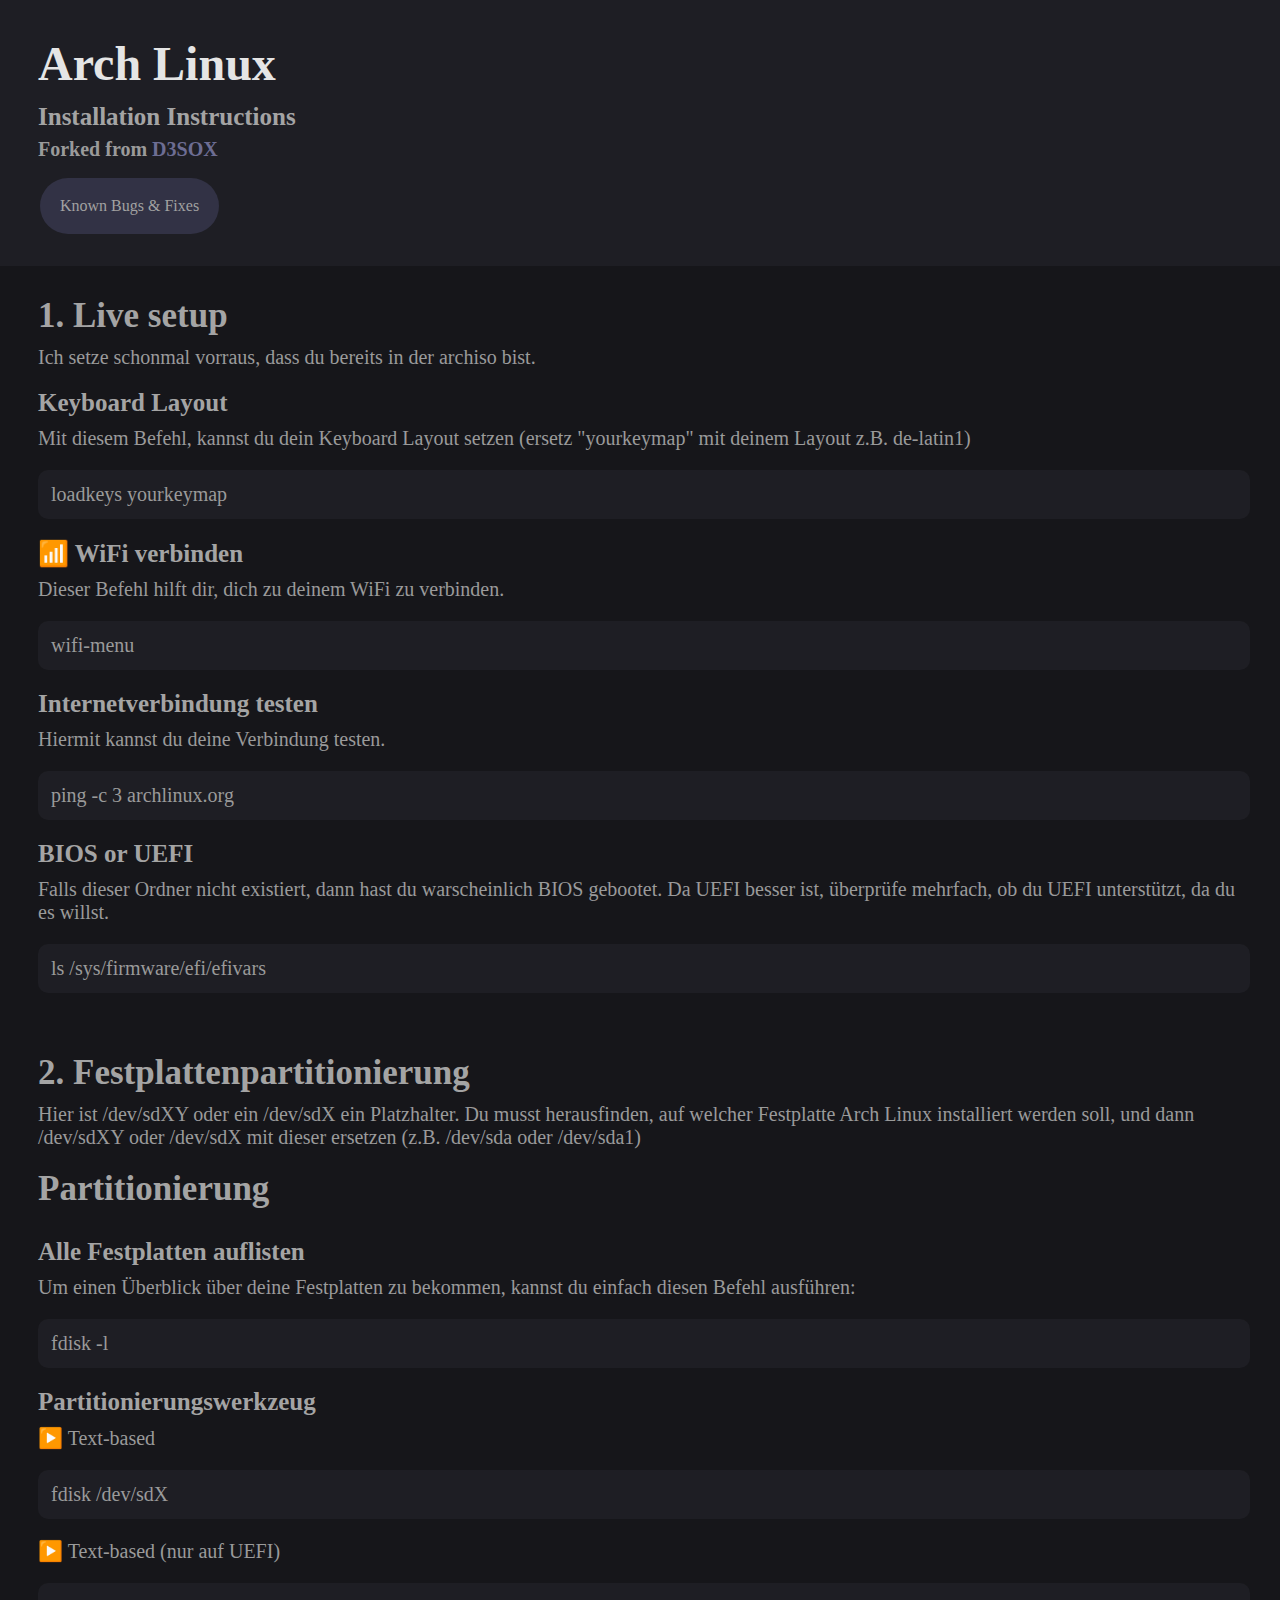
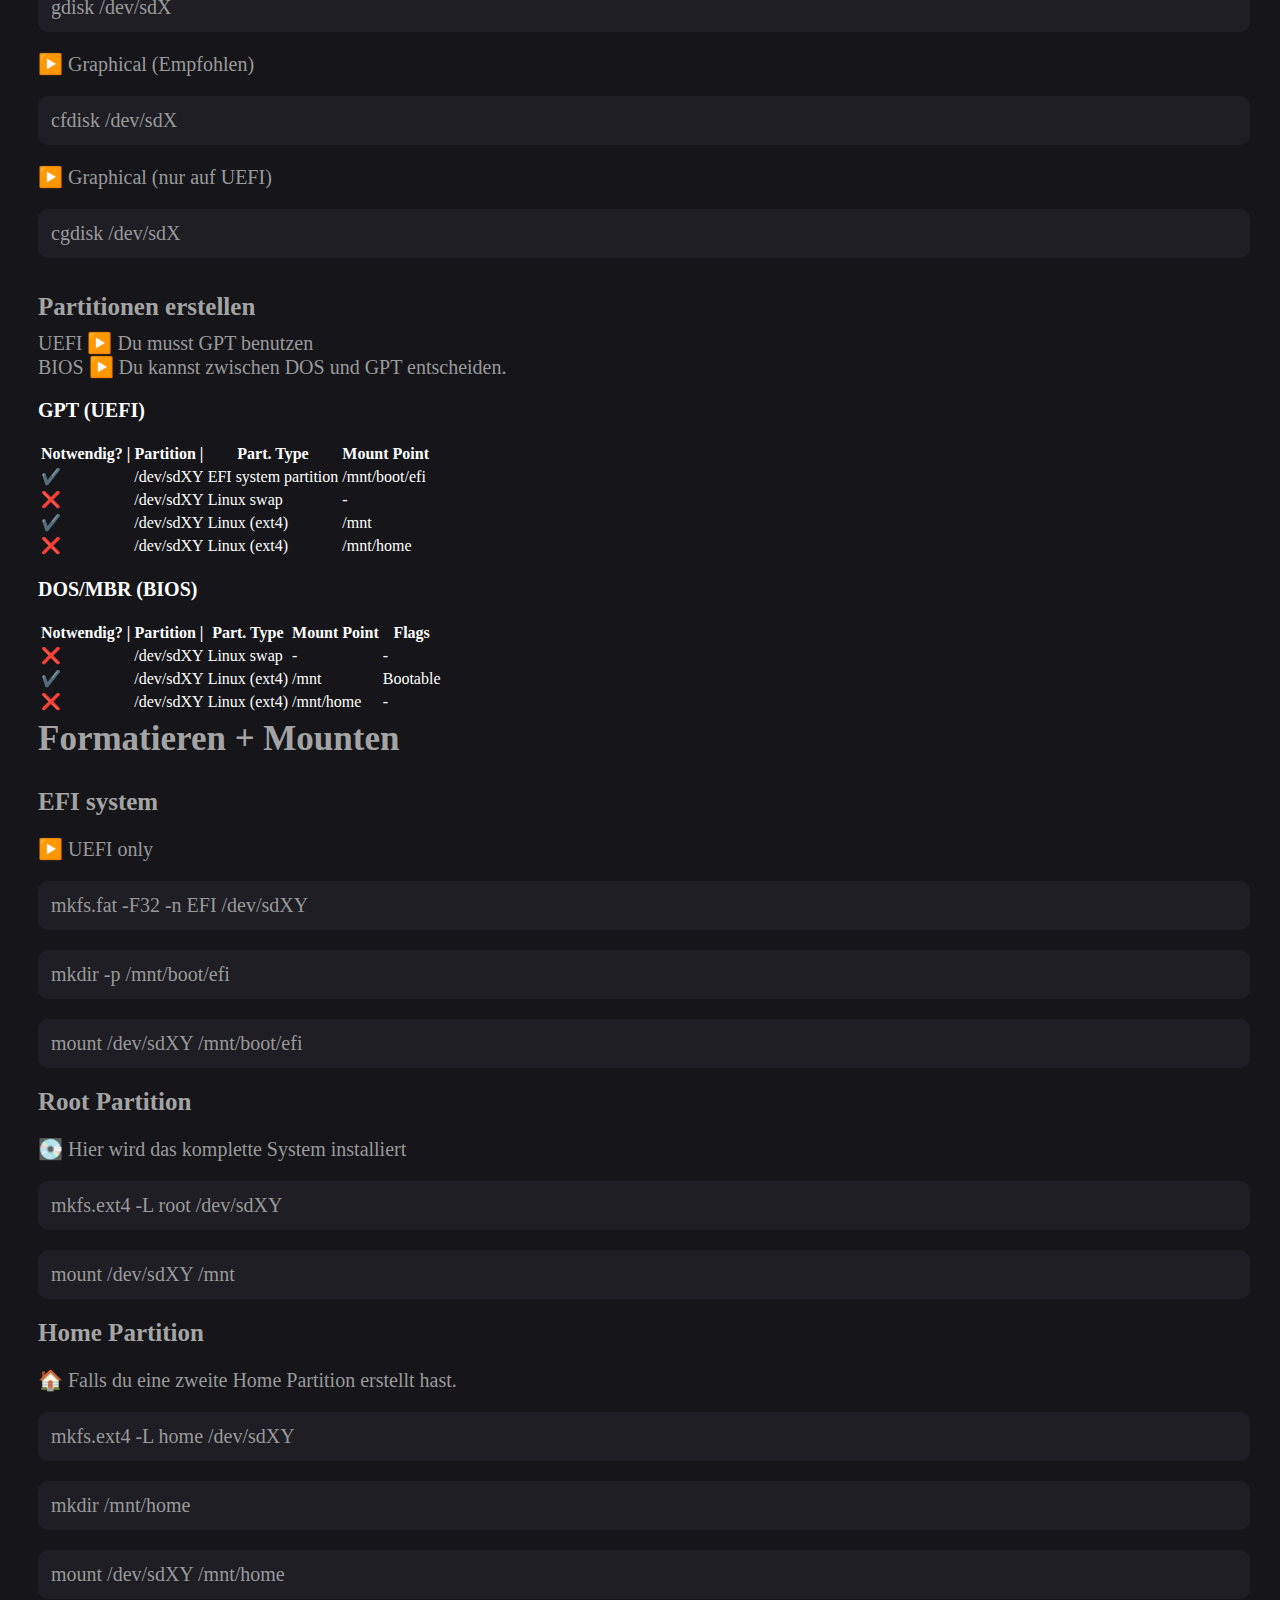
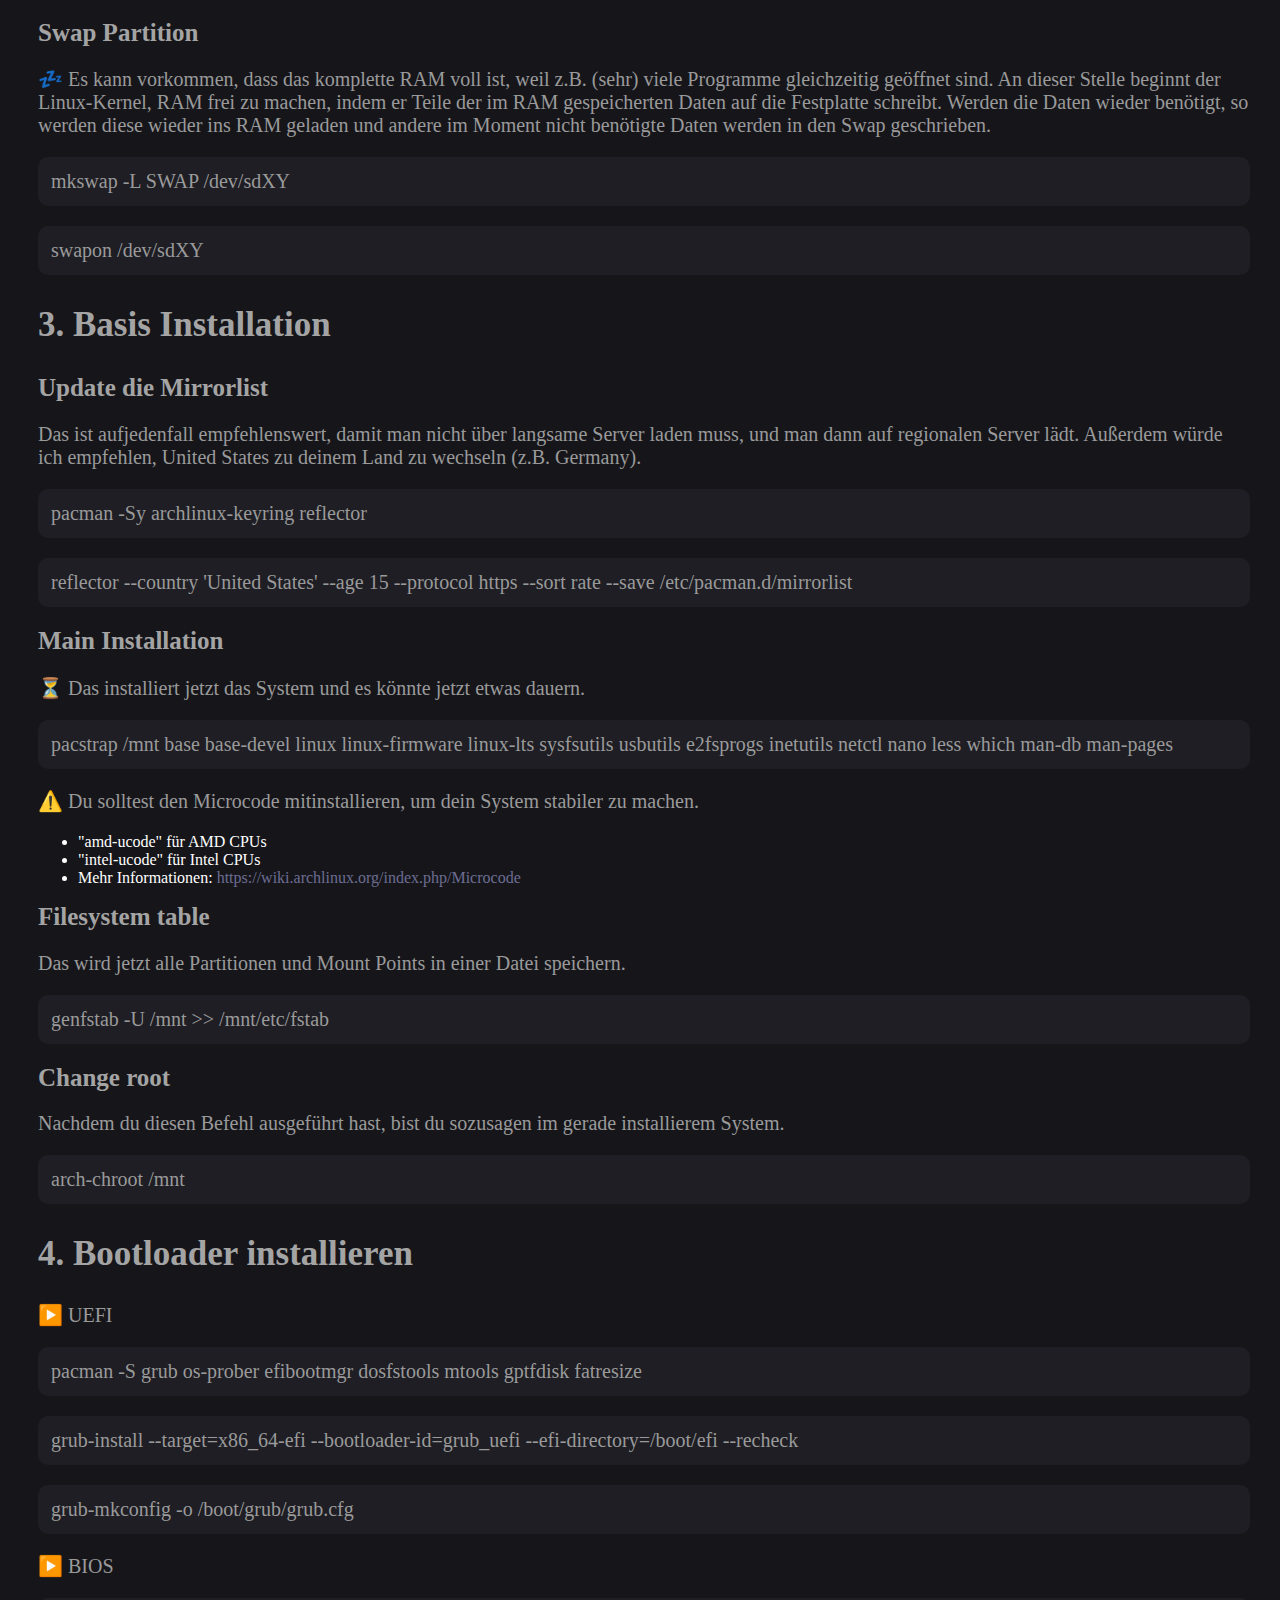
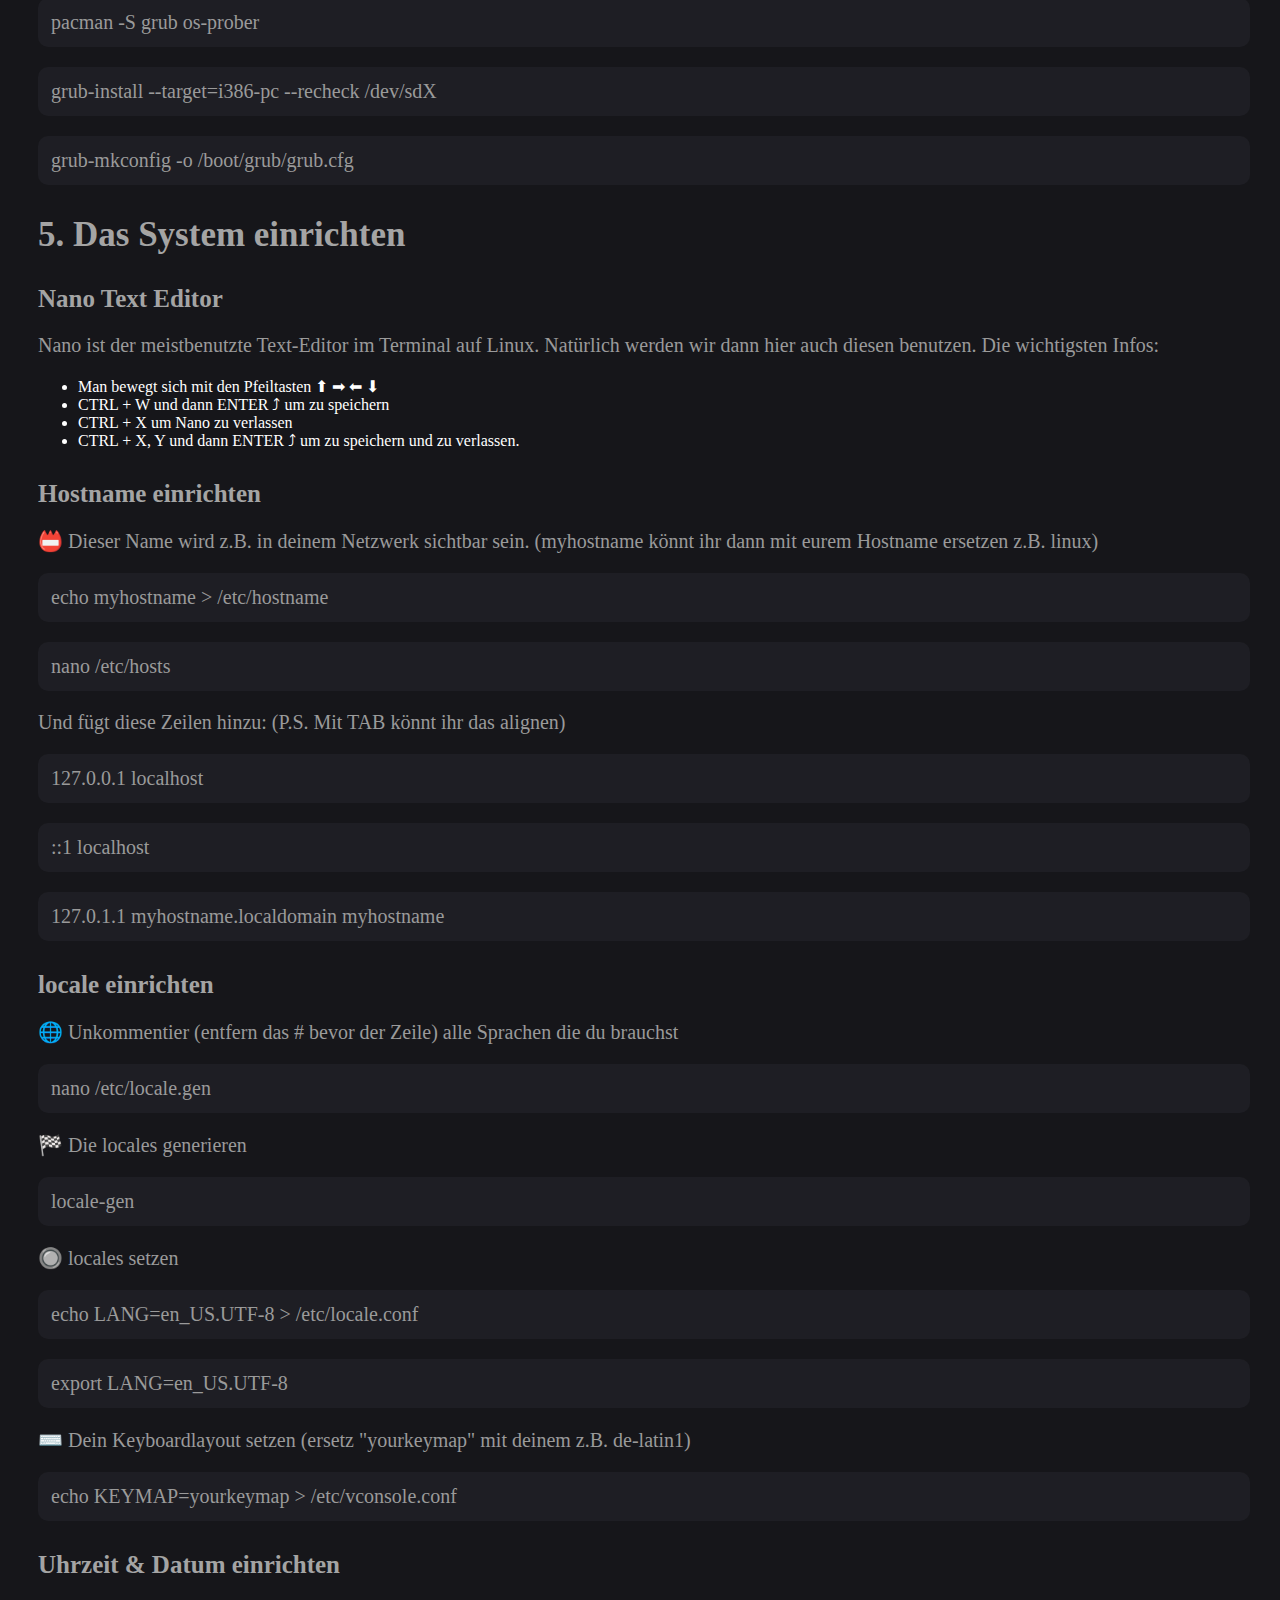
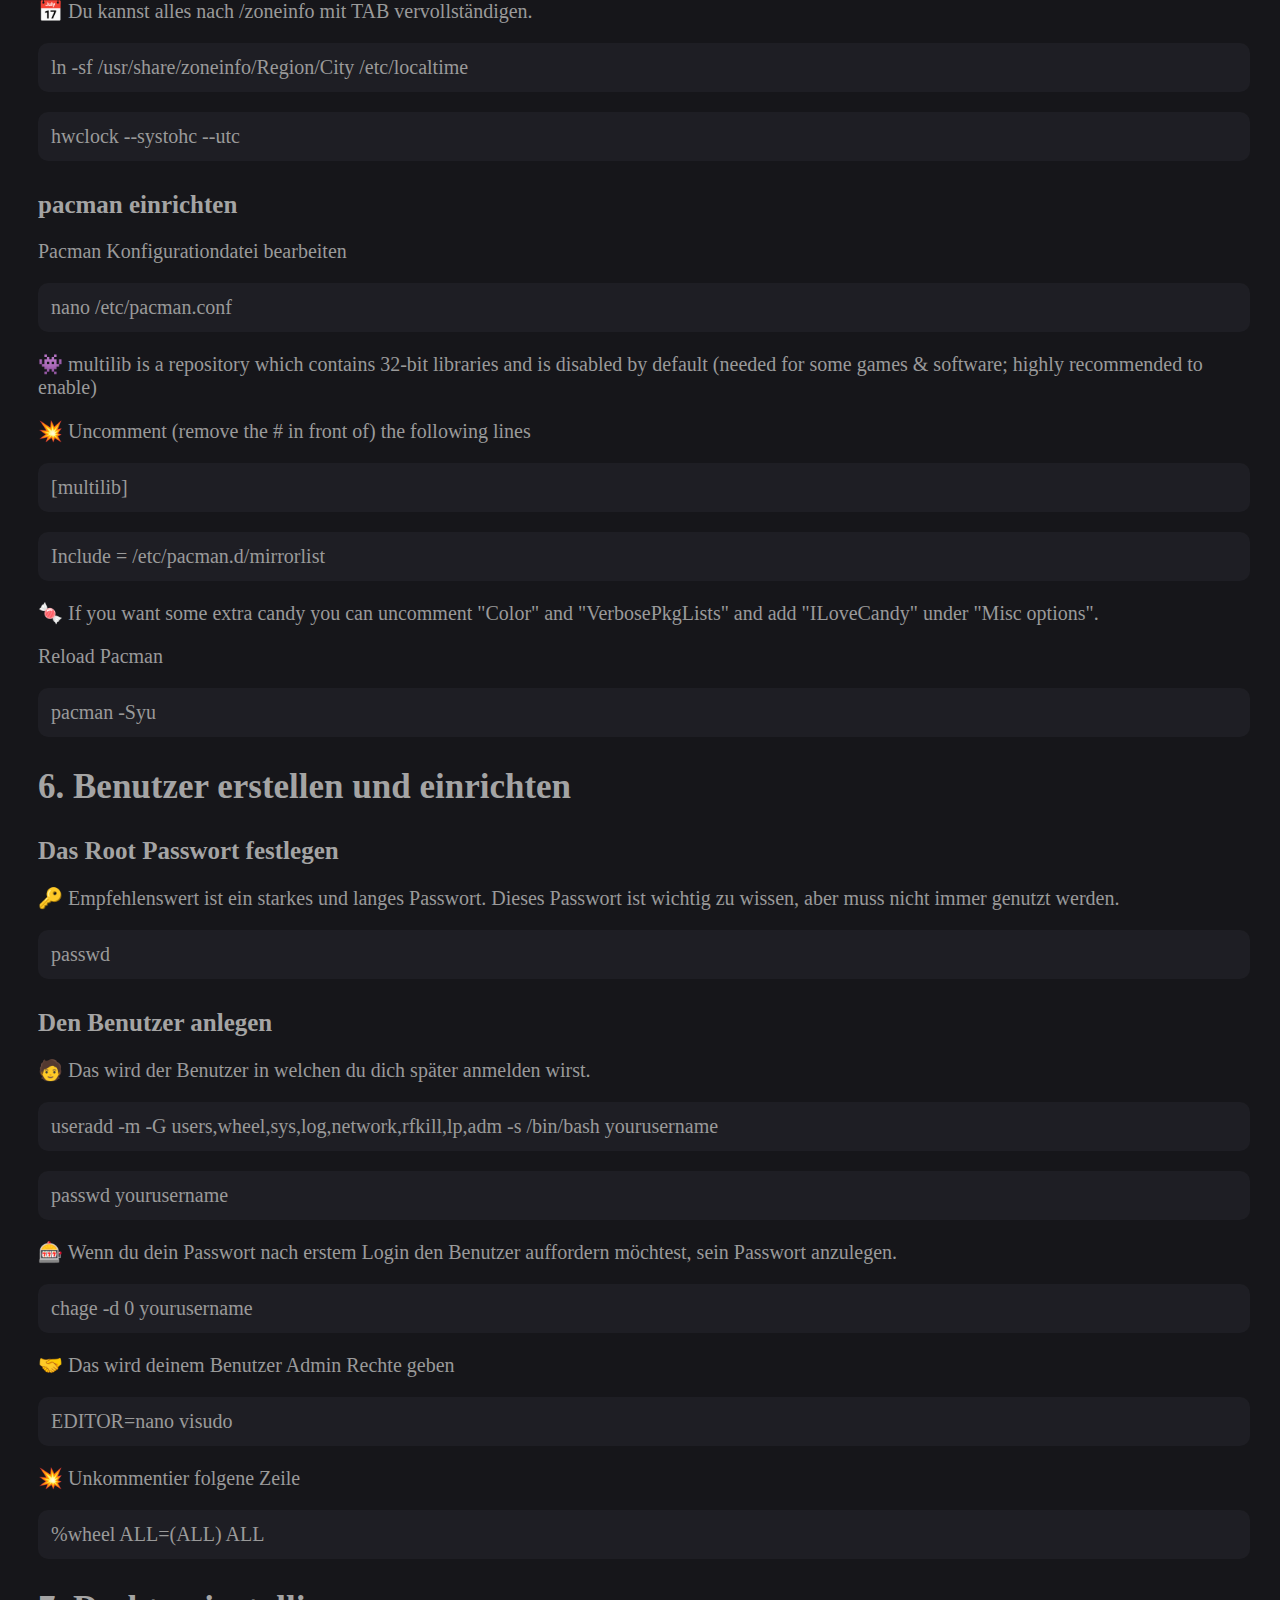
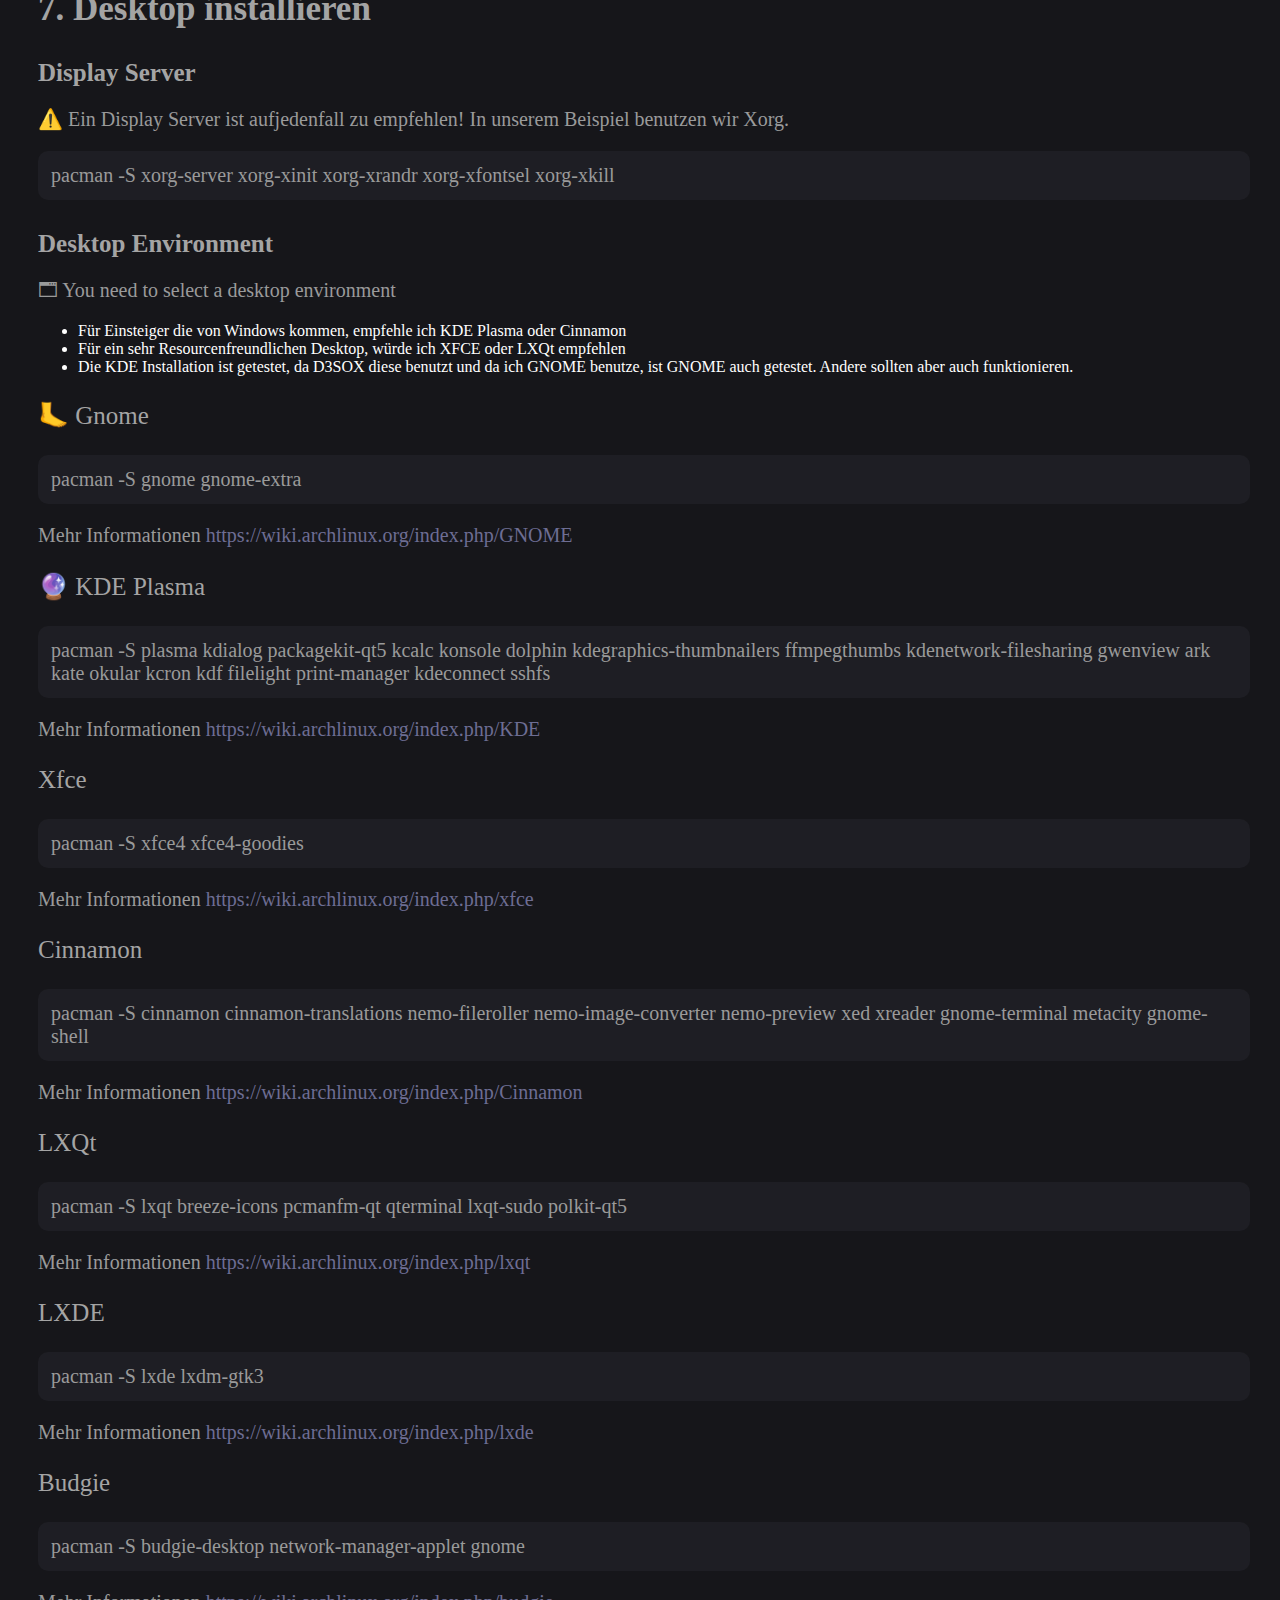
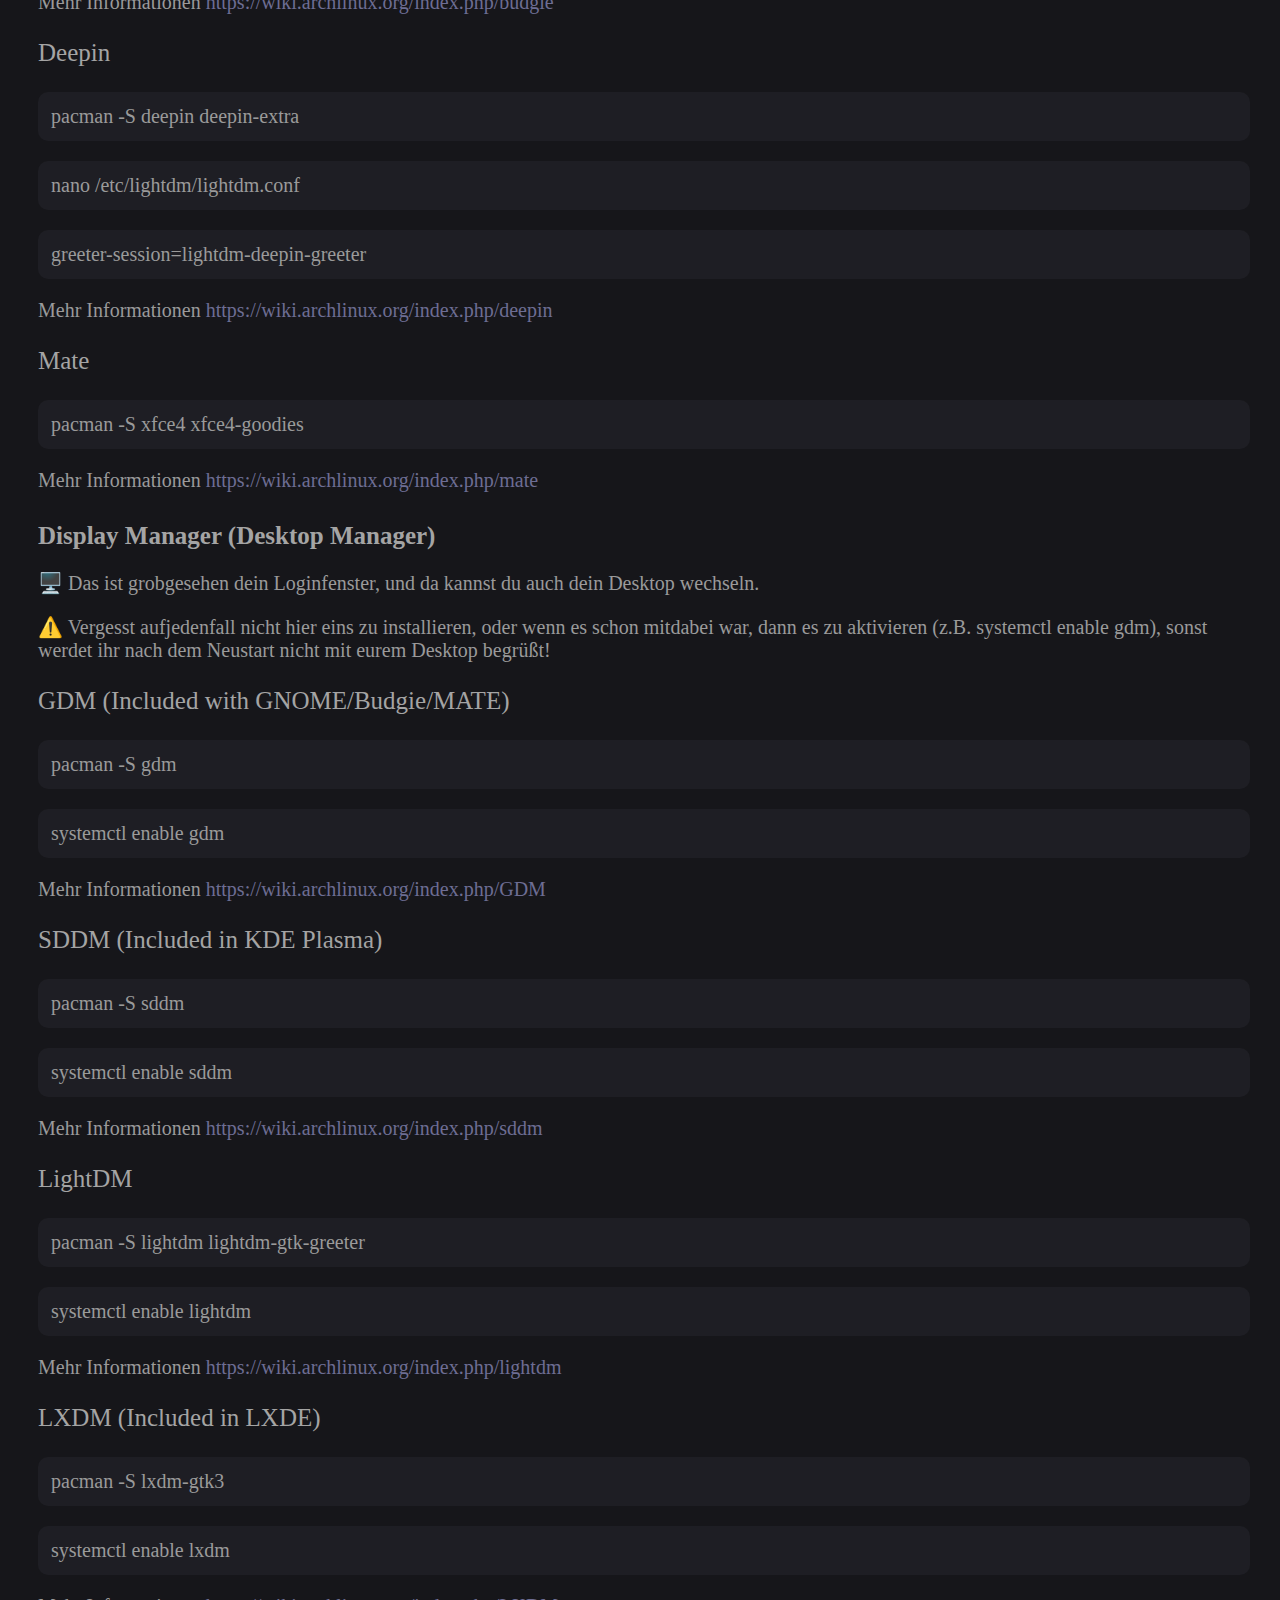
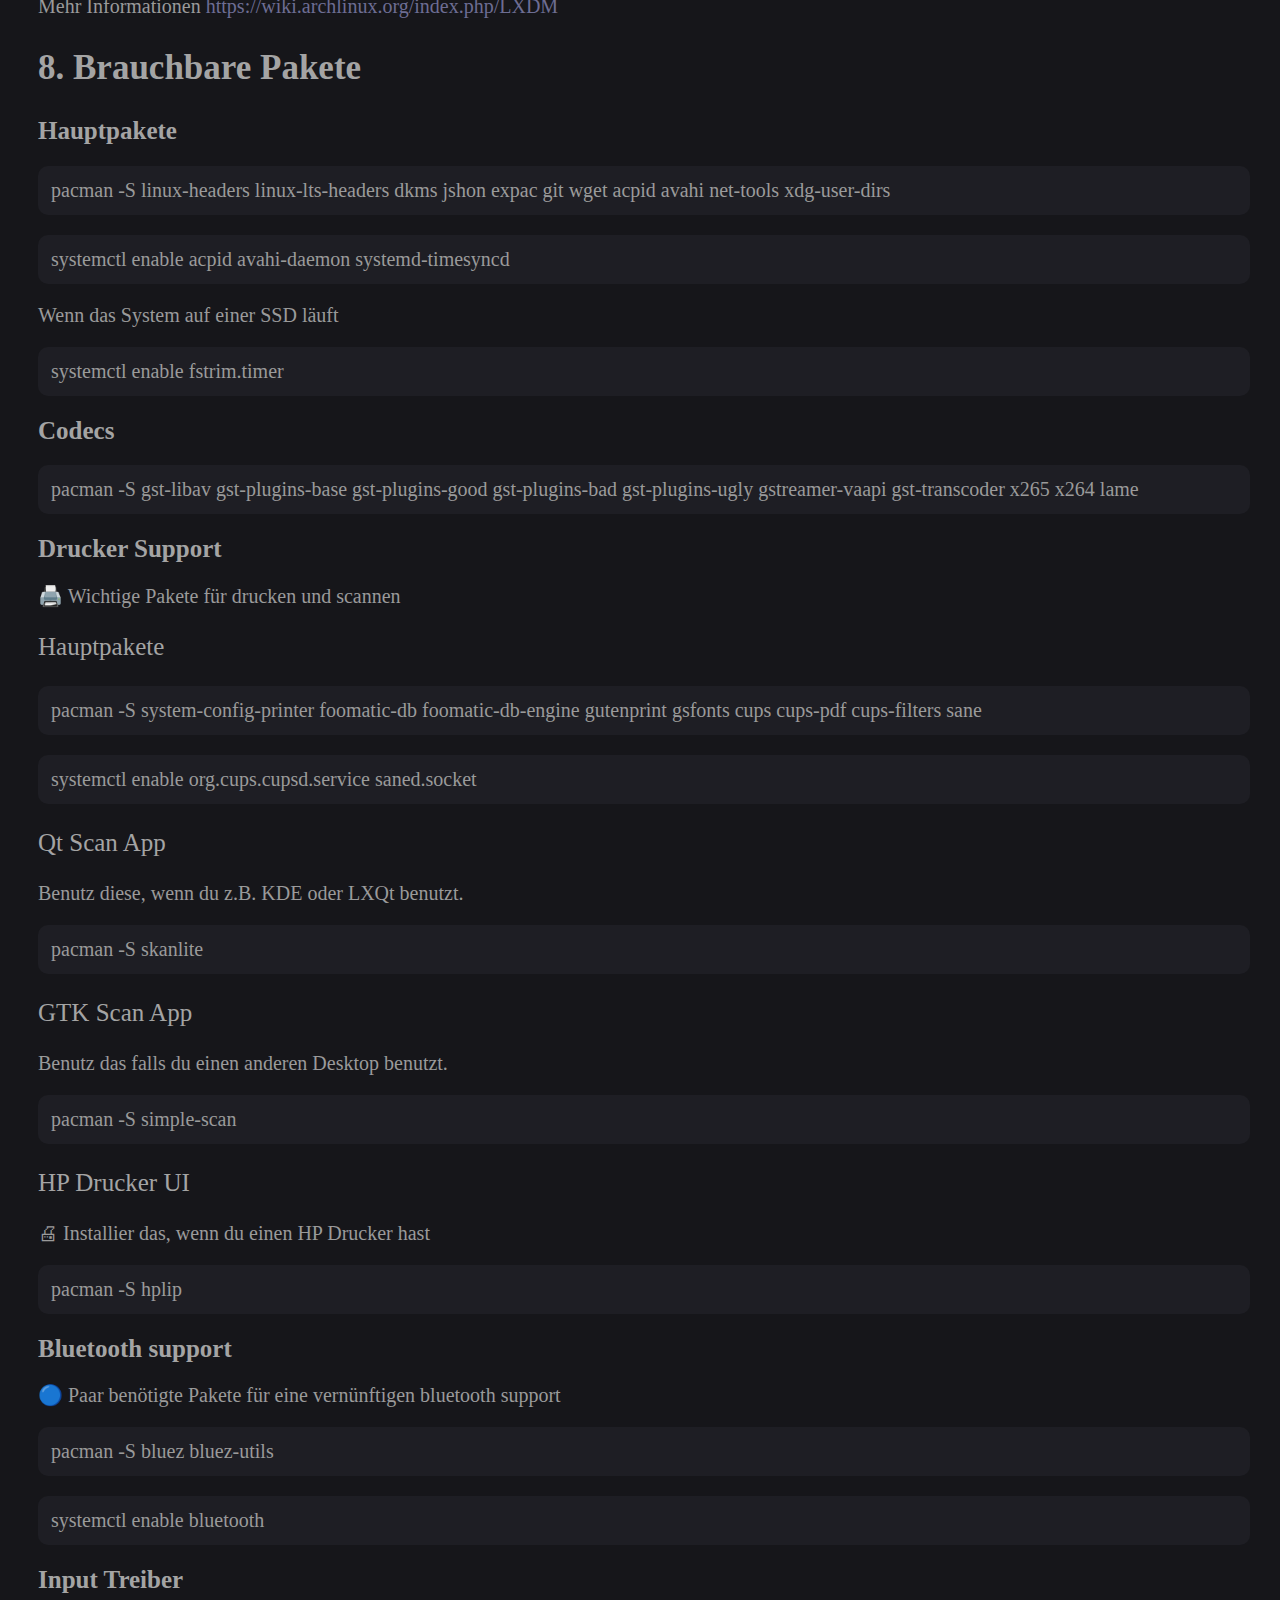
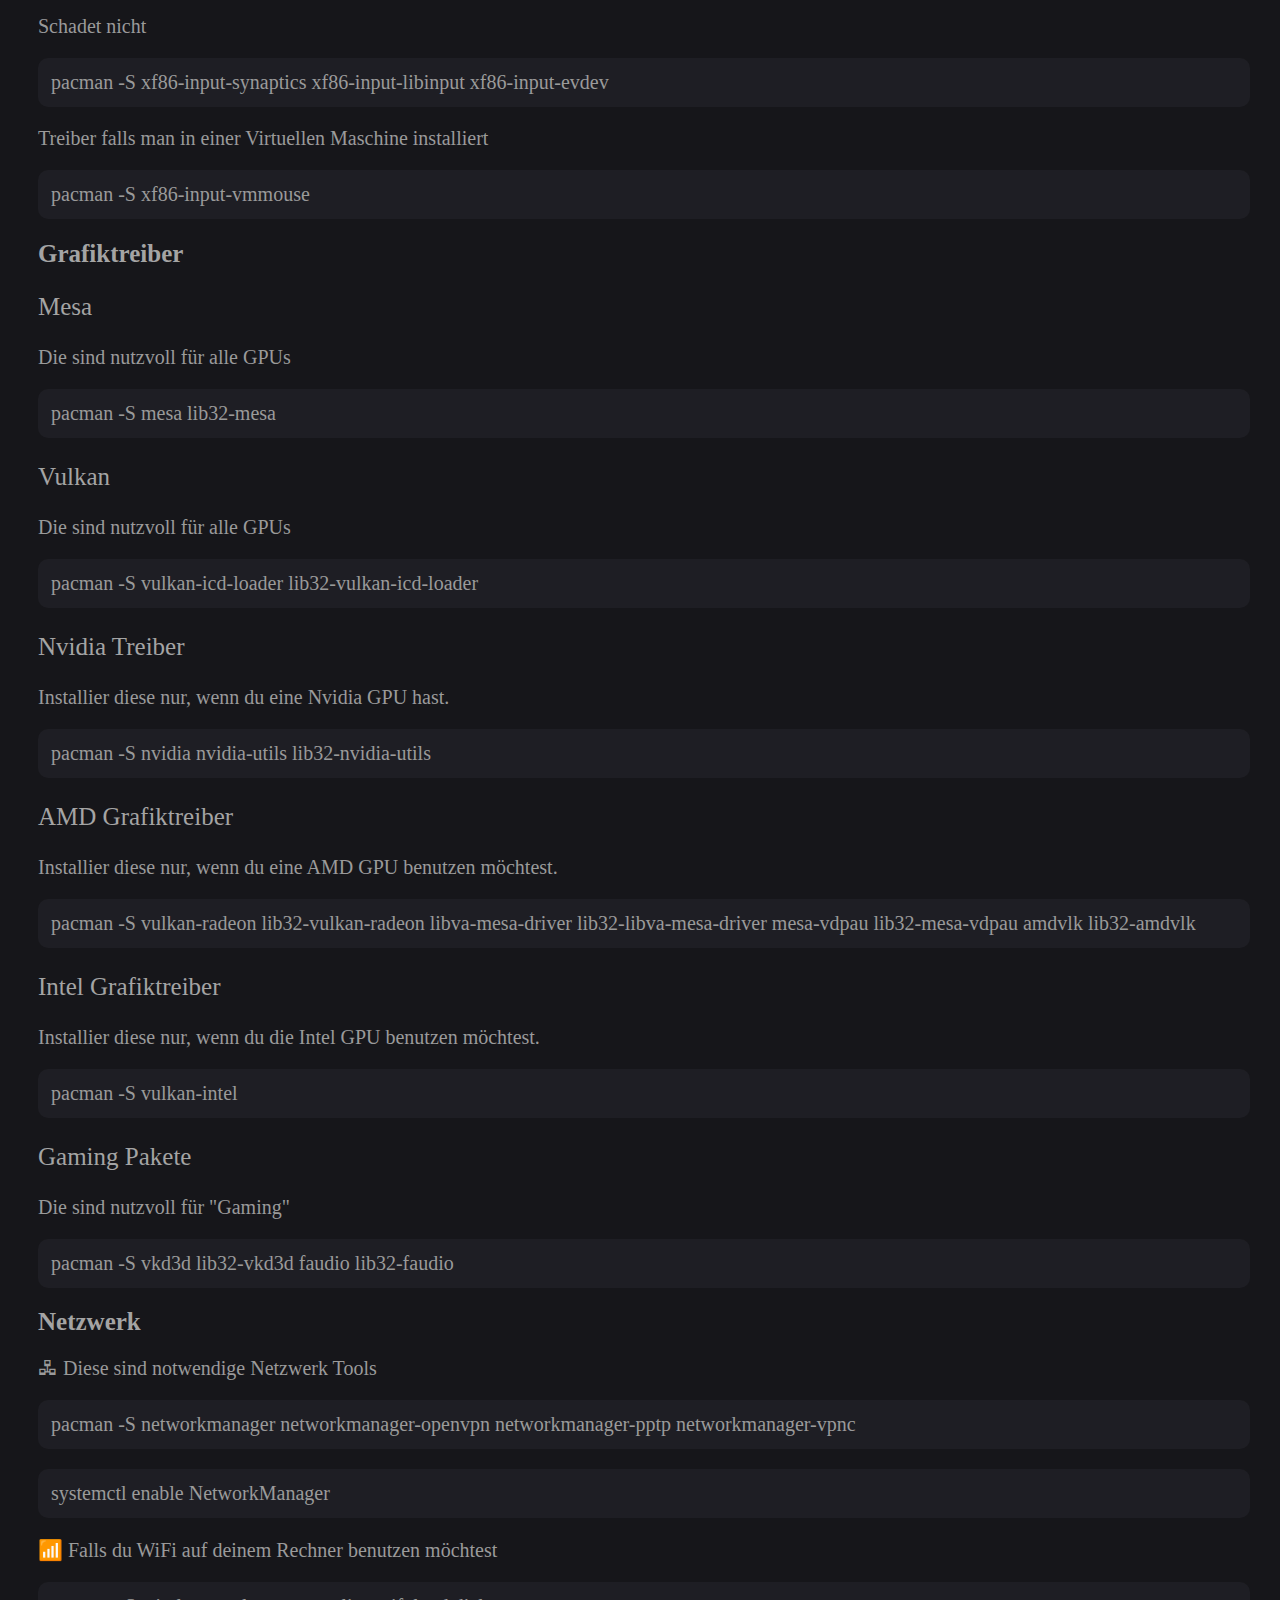
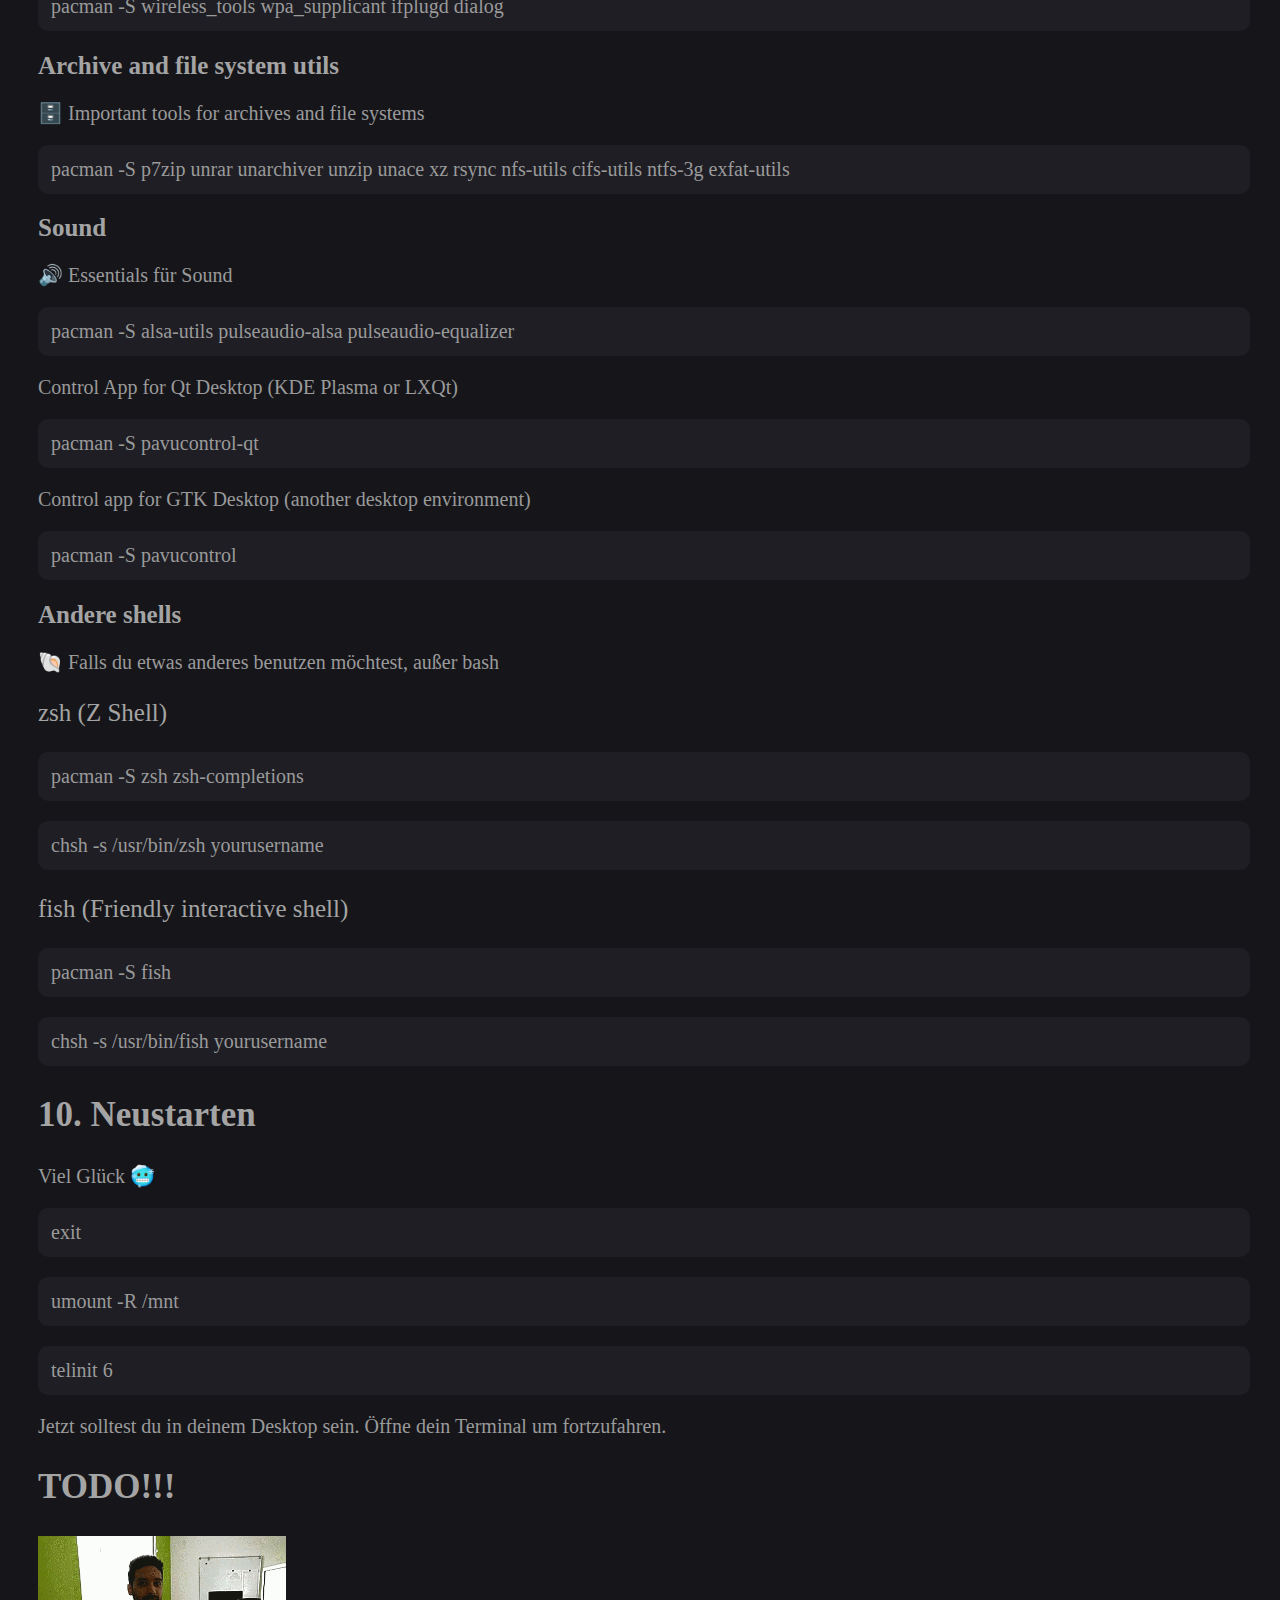
==== commit a1a16f61: "Updated Footer" ====
--- a/index.html
+++ b/index.html
@@ -16,7 +16,7 @@
         <h1 style="margin-top: -20px;" class="title">Arch Linux</h1>
         <h1 style="margin-top: -20px;" class="head">Installation Instructions</h1>
         <h1 style="margin-top: -10px;" class="text">Forked from <a class="linko" href="https://d3s0x.github.io/arch-installation/">D3SOX</a></h1>
-        <a href="bugs.html"><button class="buttono" >Known Bugs & Fixes</button></a>
+        <a href="bugs.html"><button class="button" >Known Bugs & Fixes</button></a>
         <br><br>
 
     </div>
@@ -463,8 +463,10 @@
         </h4>
 <div style="text-align: center;">
         <h1 style="margin-top: -20px;" class="subtitle">Arch Linux Installation</h1>
-        <h1 style="margin-top: -10px;" class="text">Forked from <a class="linko" href="https://d3s0x.icu">D3SOX</a> | Website made by <a class="linko" href="https://flsmee.github.io/arch">flsmee</a> | hier war <a class="linko" href="#">Mythos</a></h1>
-        <br><br>
+        <h1 style="margin-top: -10px;" class="text">Forked from <a class="linko" href="https://d3sox.icu">D3SOX</a> | Website made by <a class="linko" href="https://flsmee.github.io/arch">flsmee</a> | hier war <a class="linko" href="#">Mythos</a></h1>
+        <p style="margin-top: -15px;" class="text">© 2020 flsmee. All rights reserved</p>
+        
+    <br><br>
 </div>
     </div>
 </html>
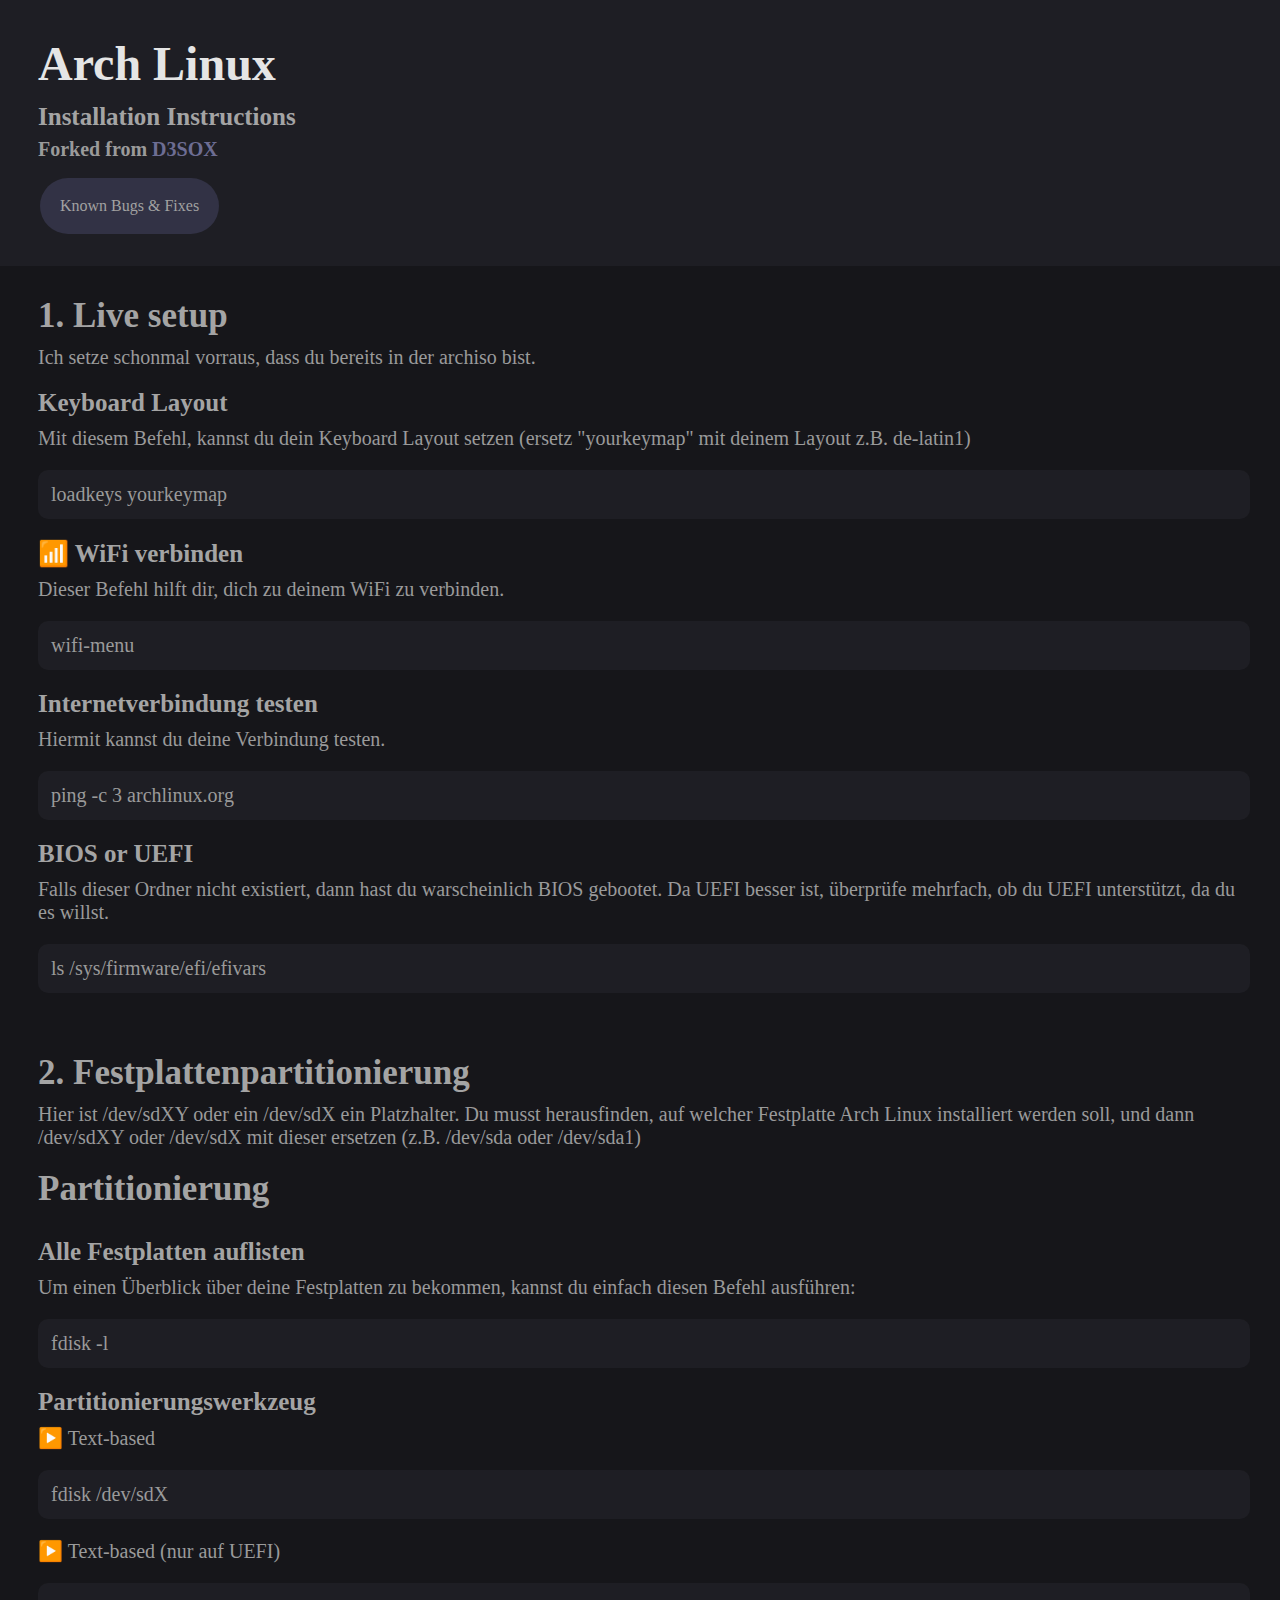
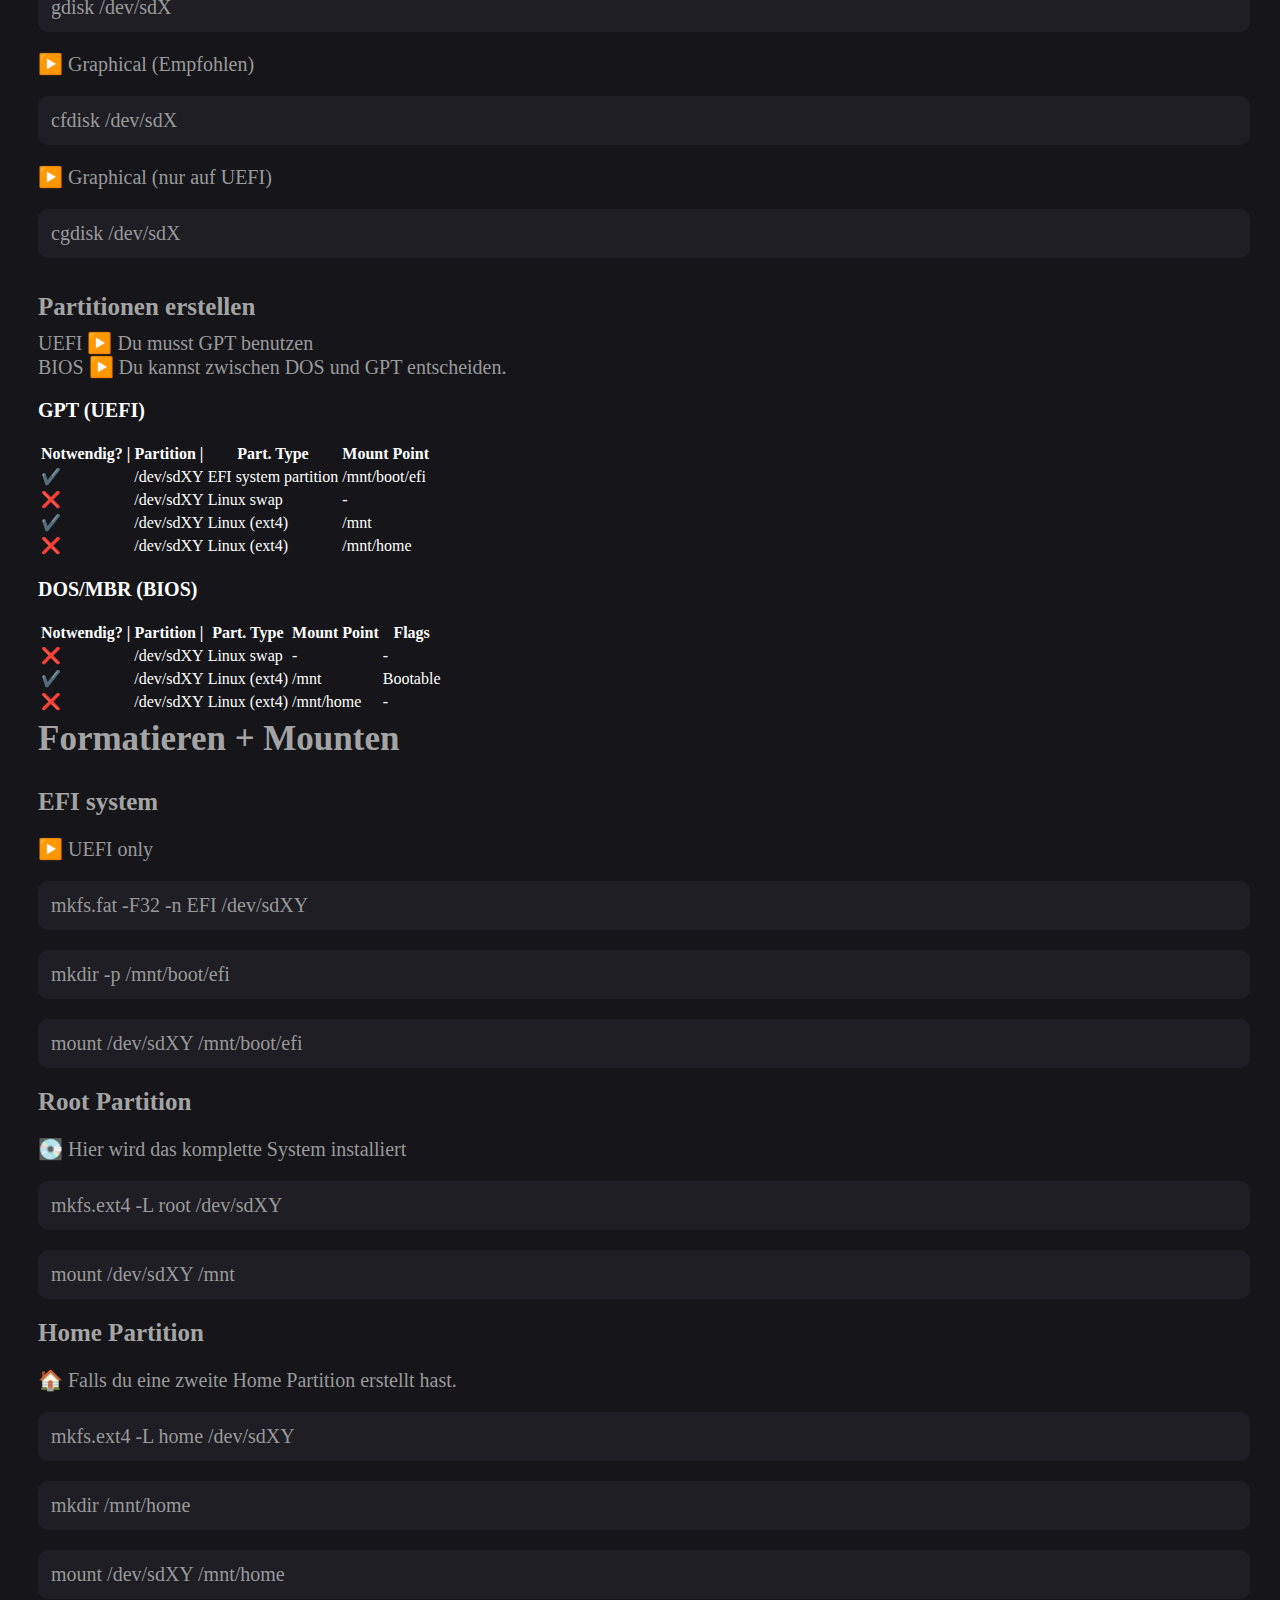
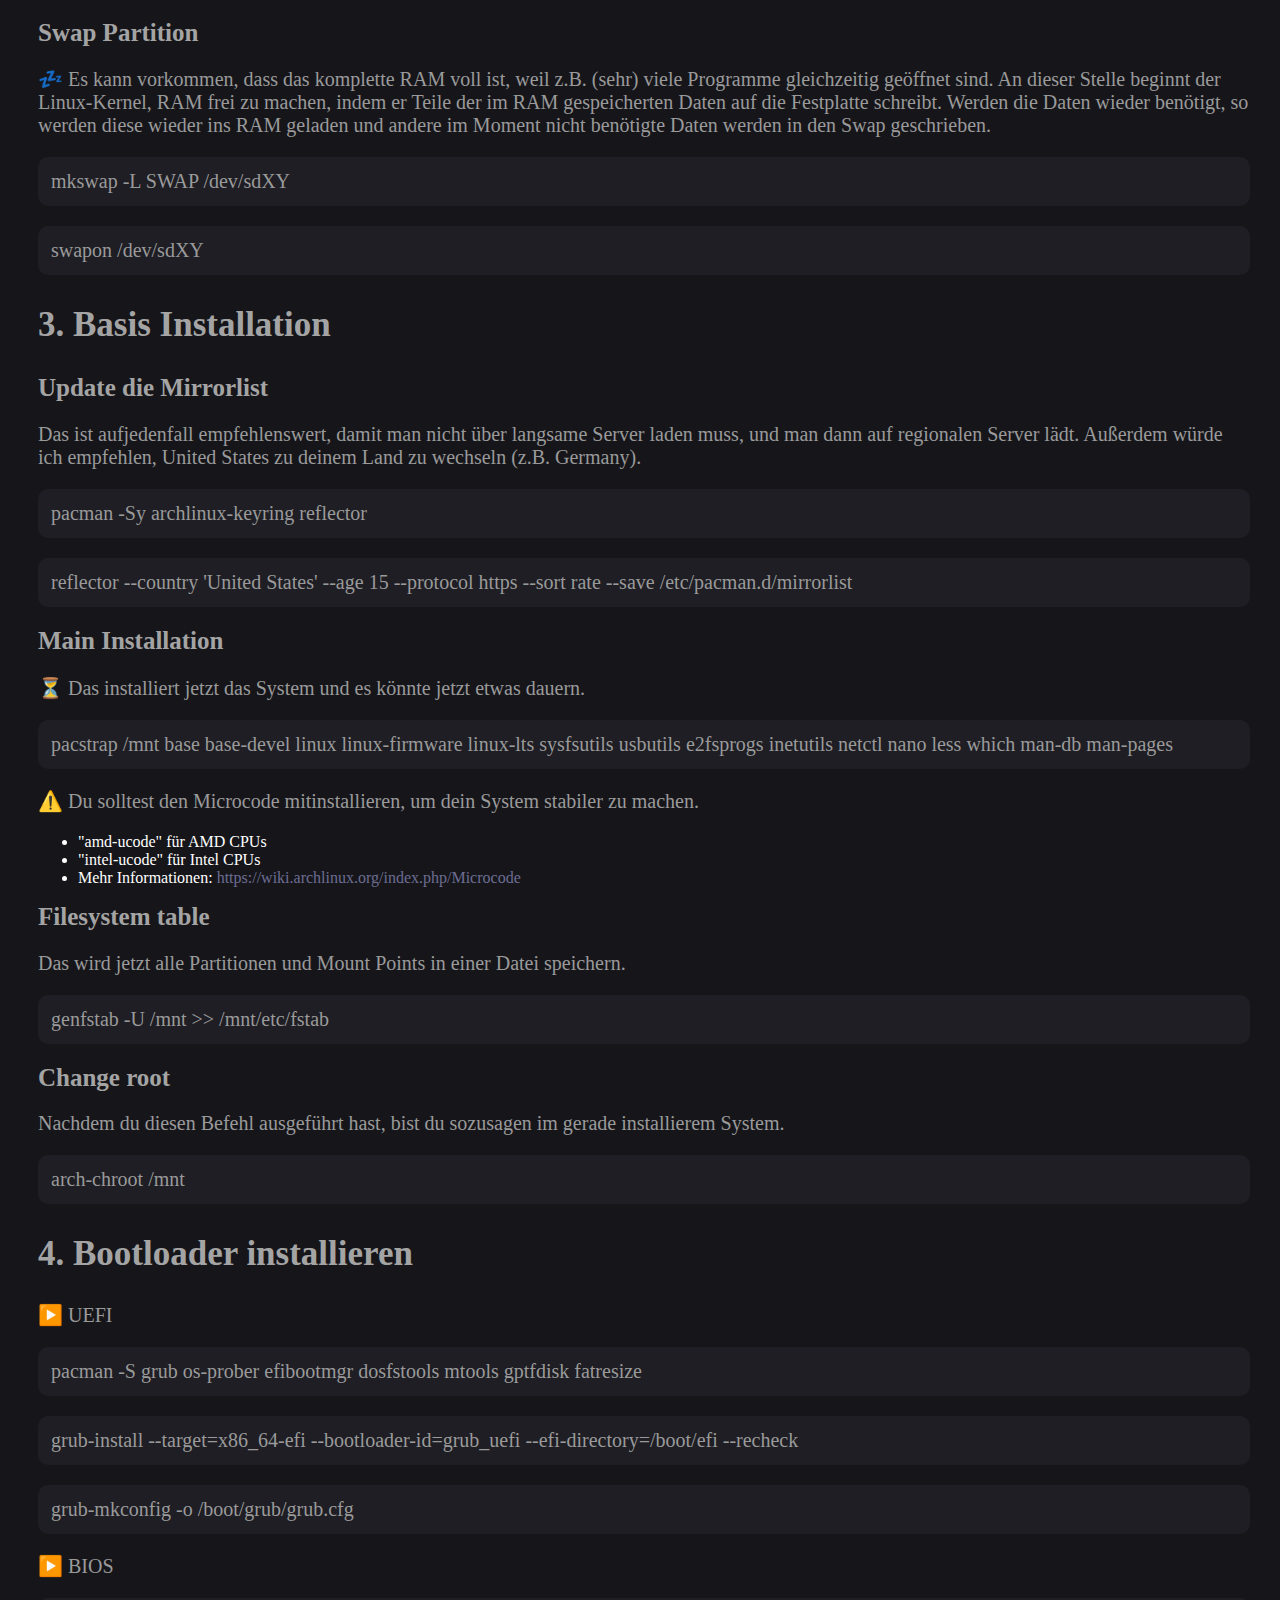
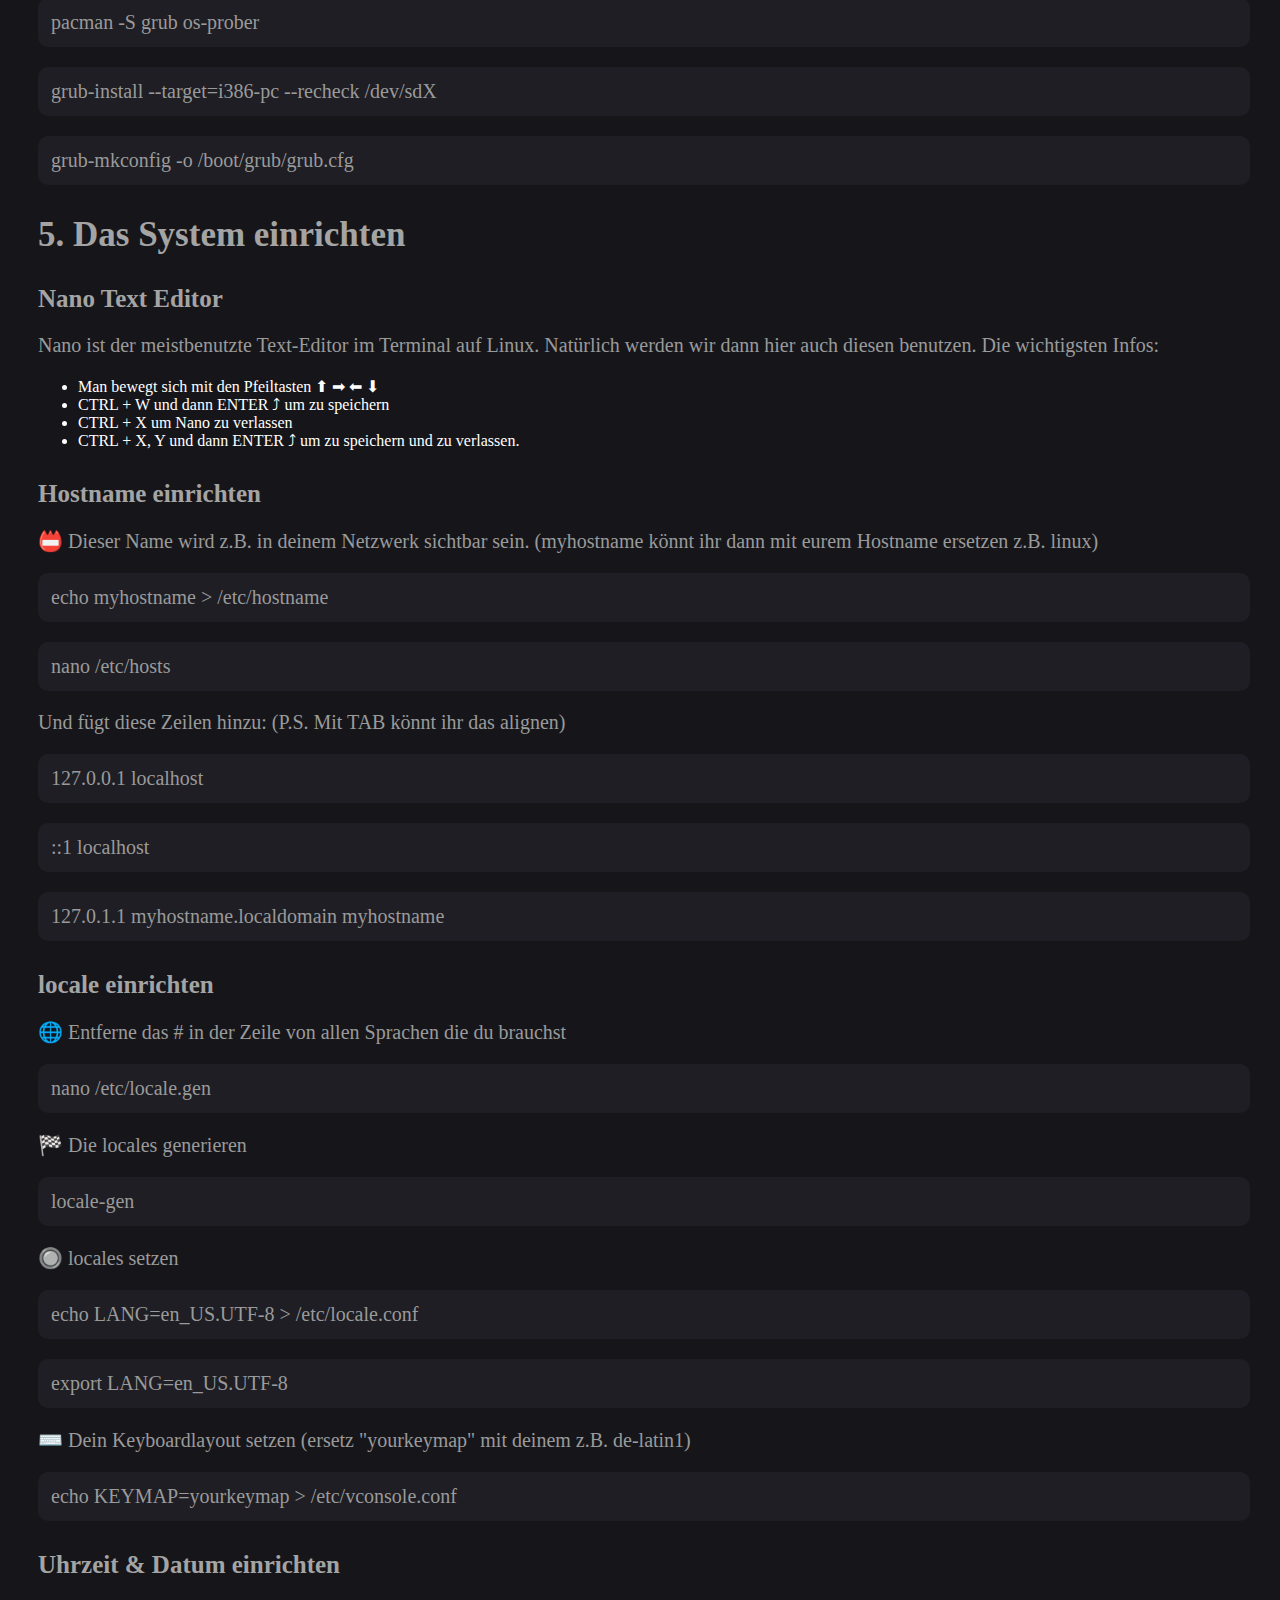
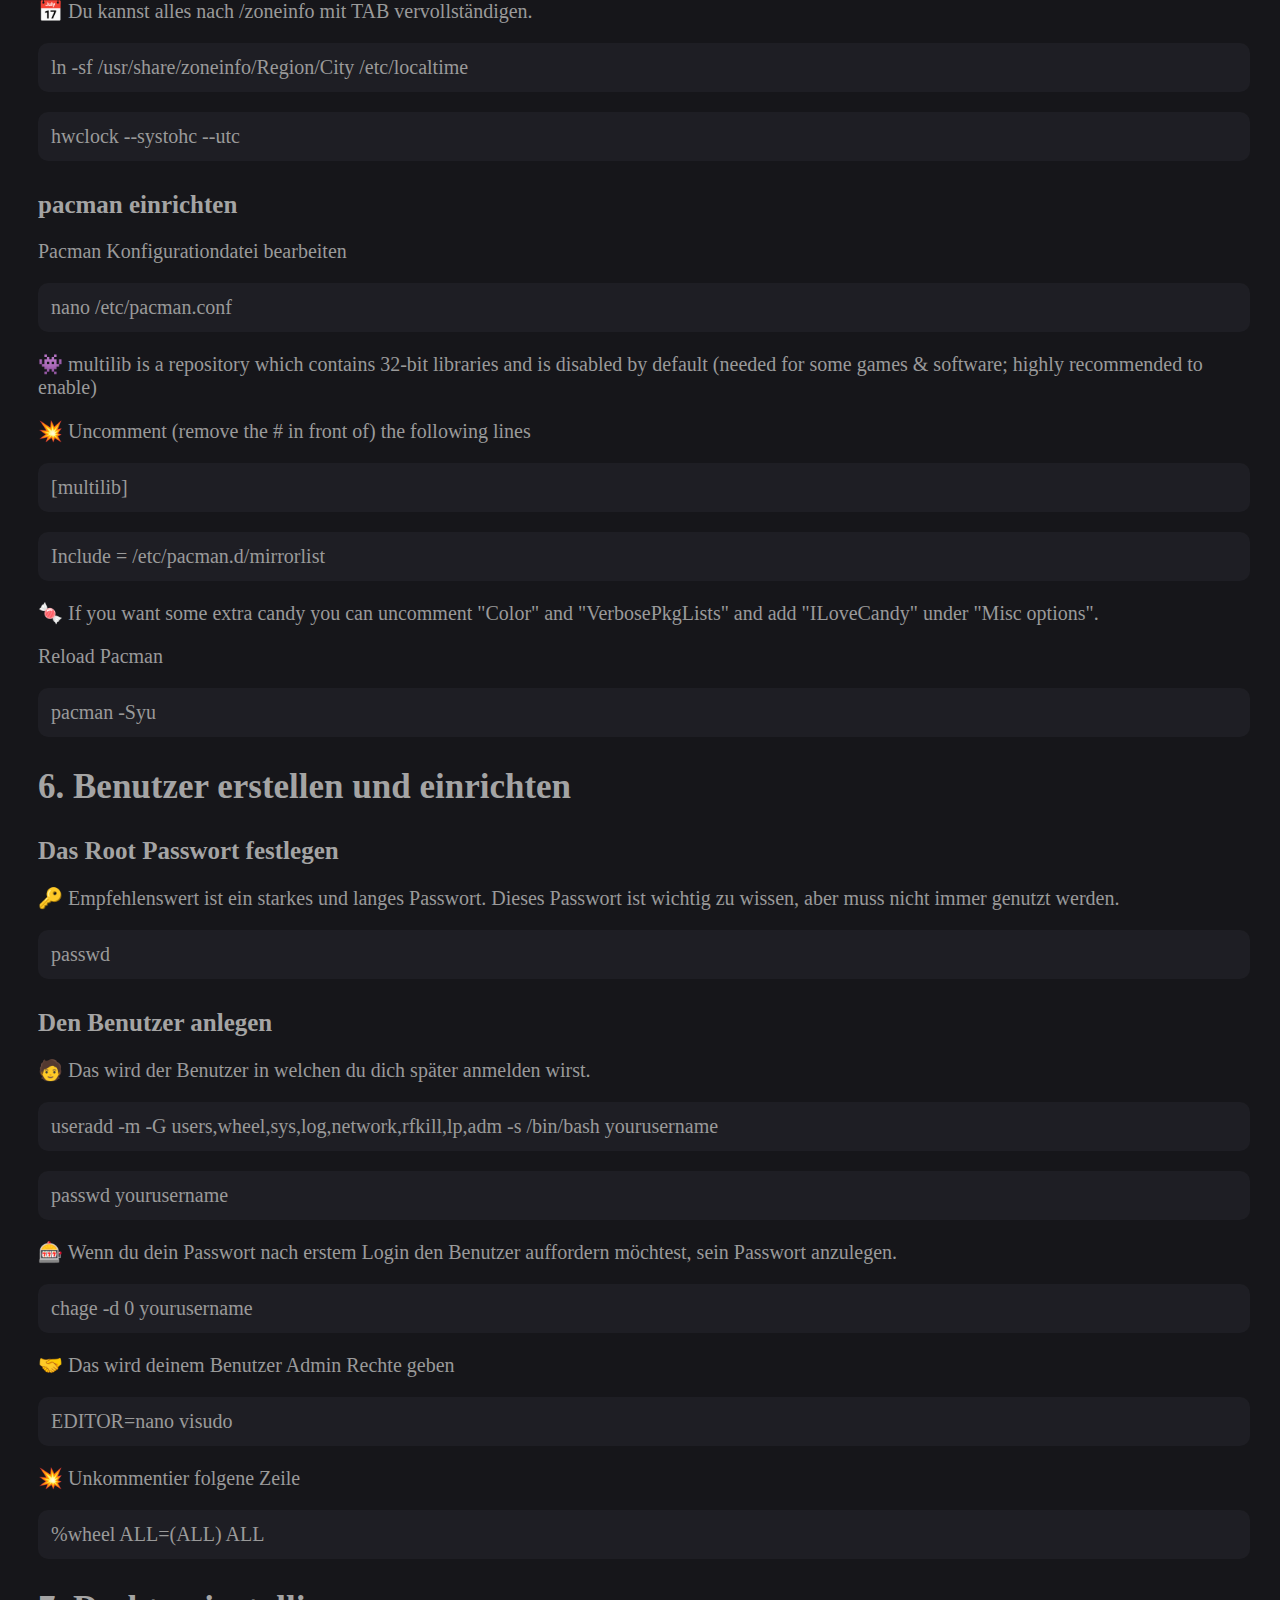
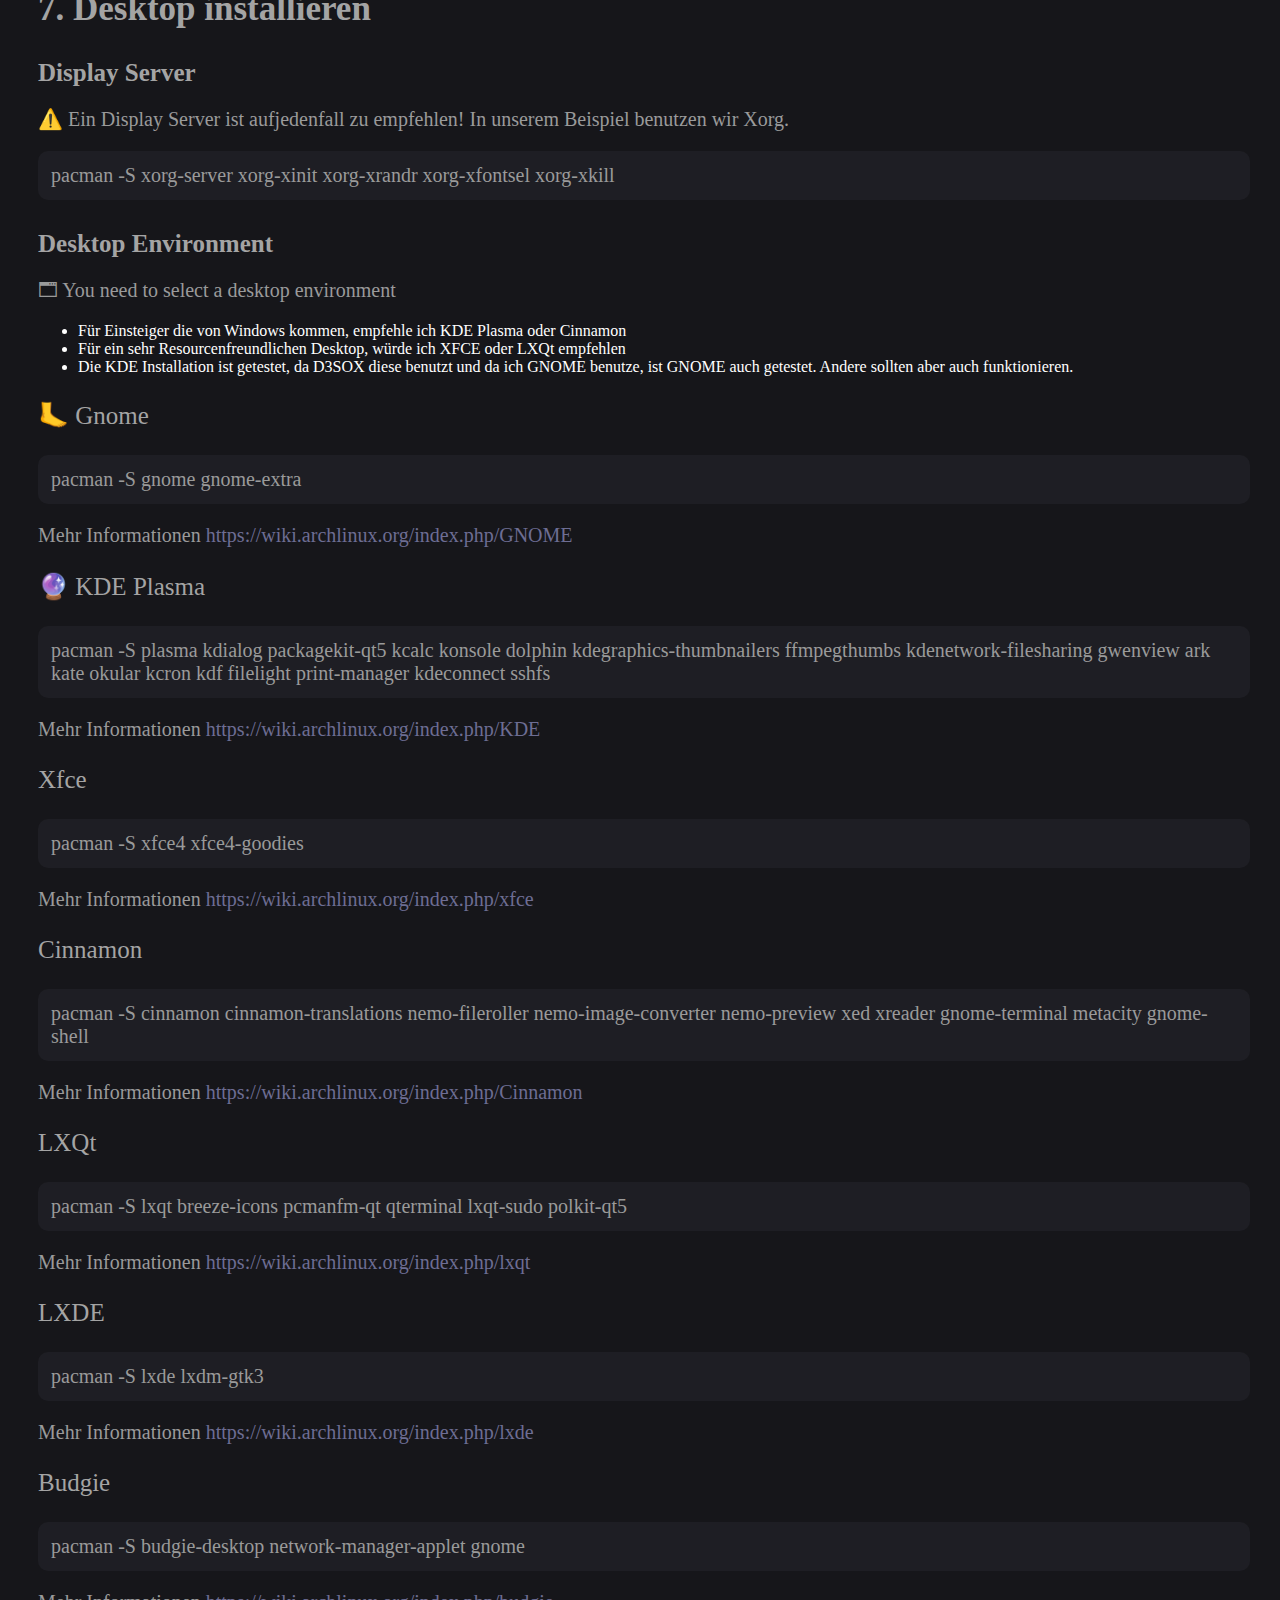
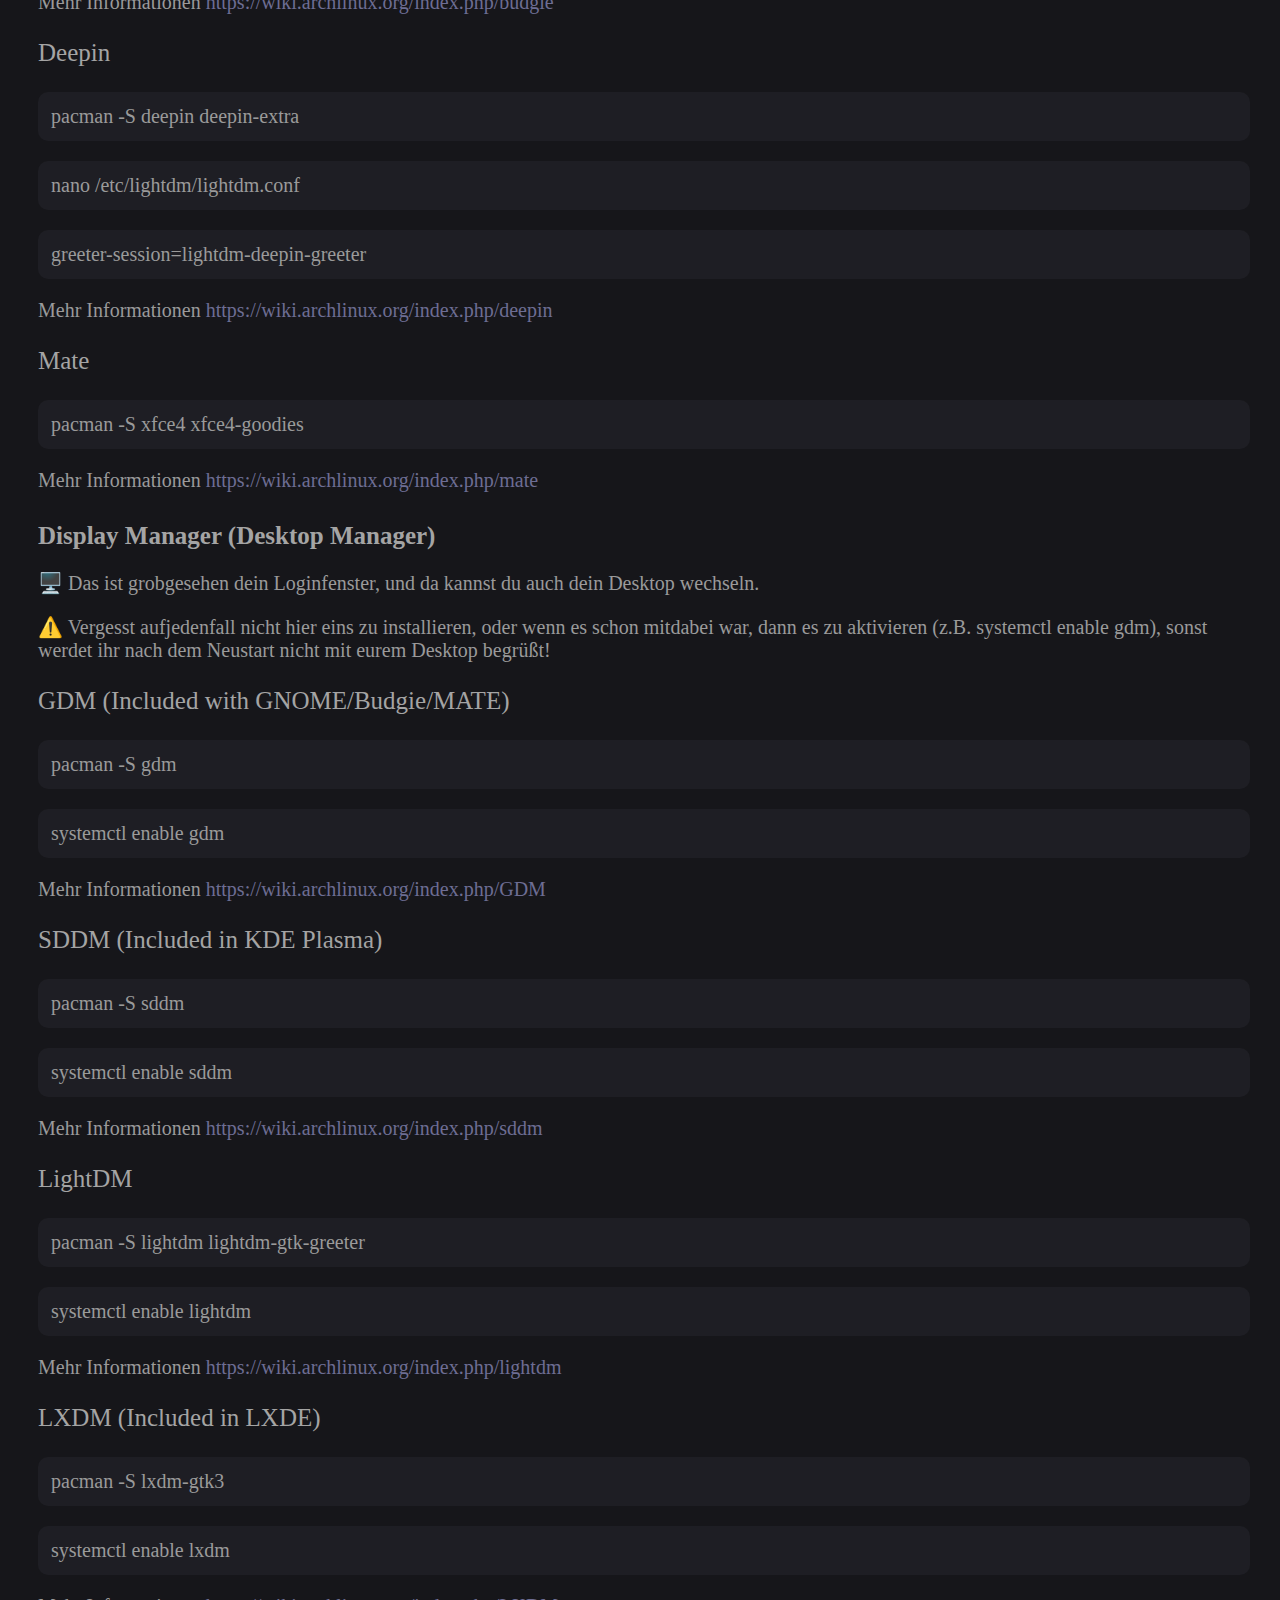
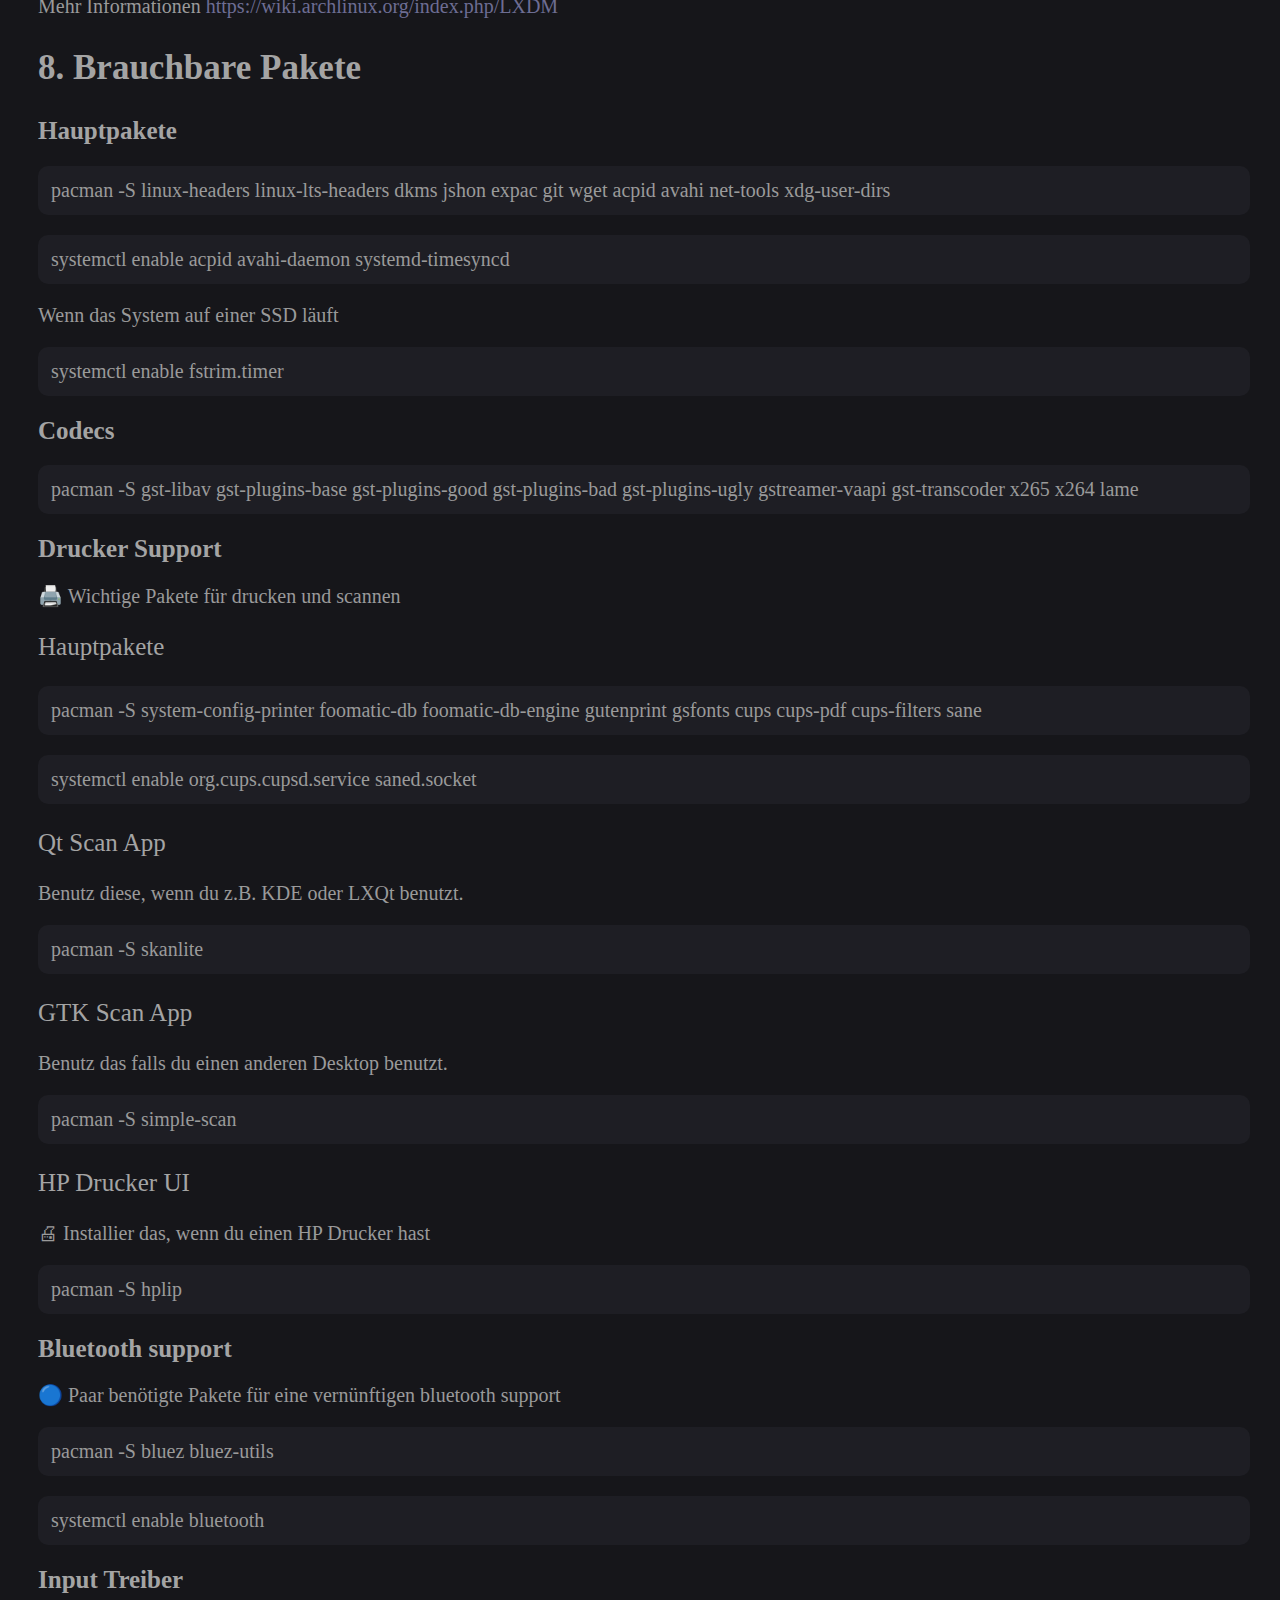
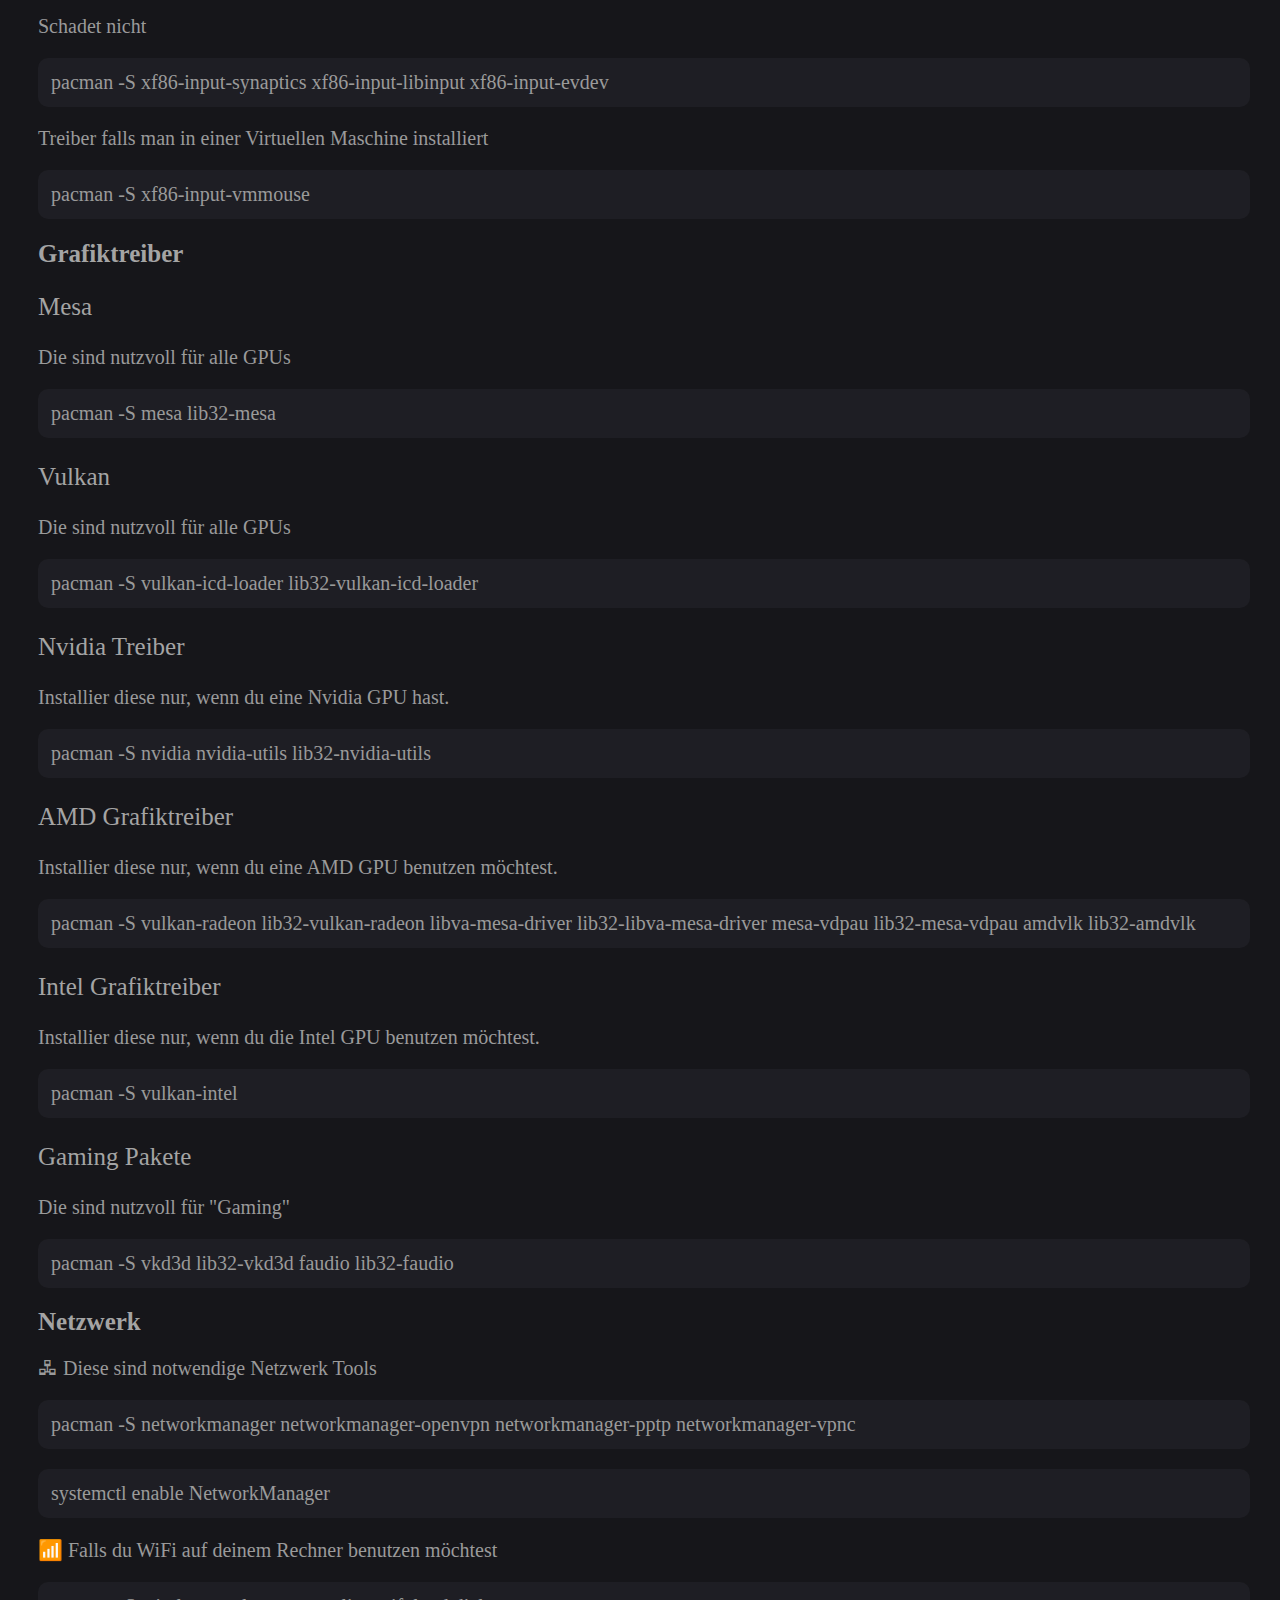
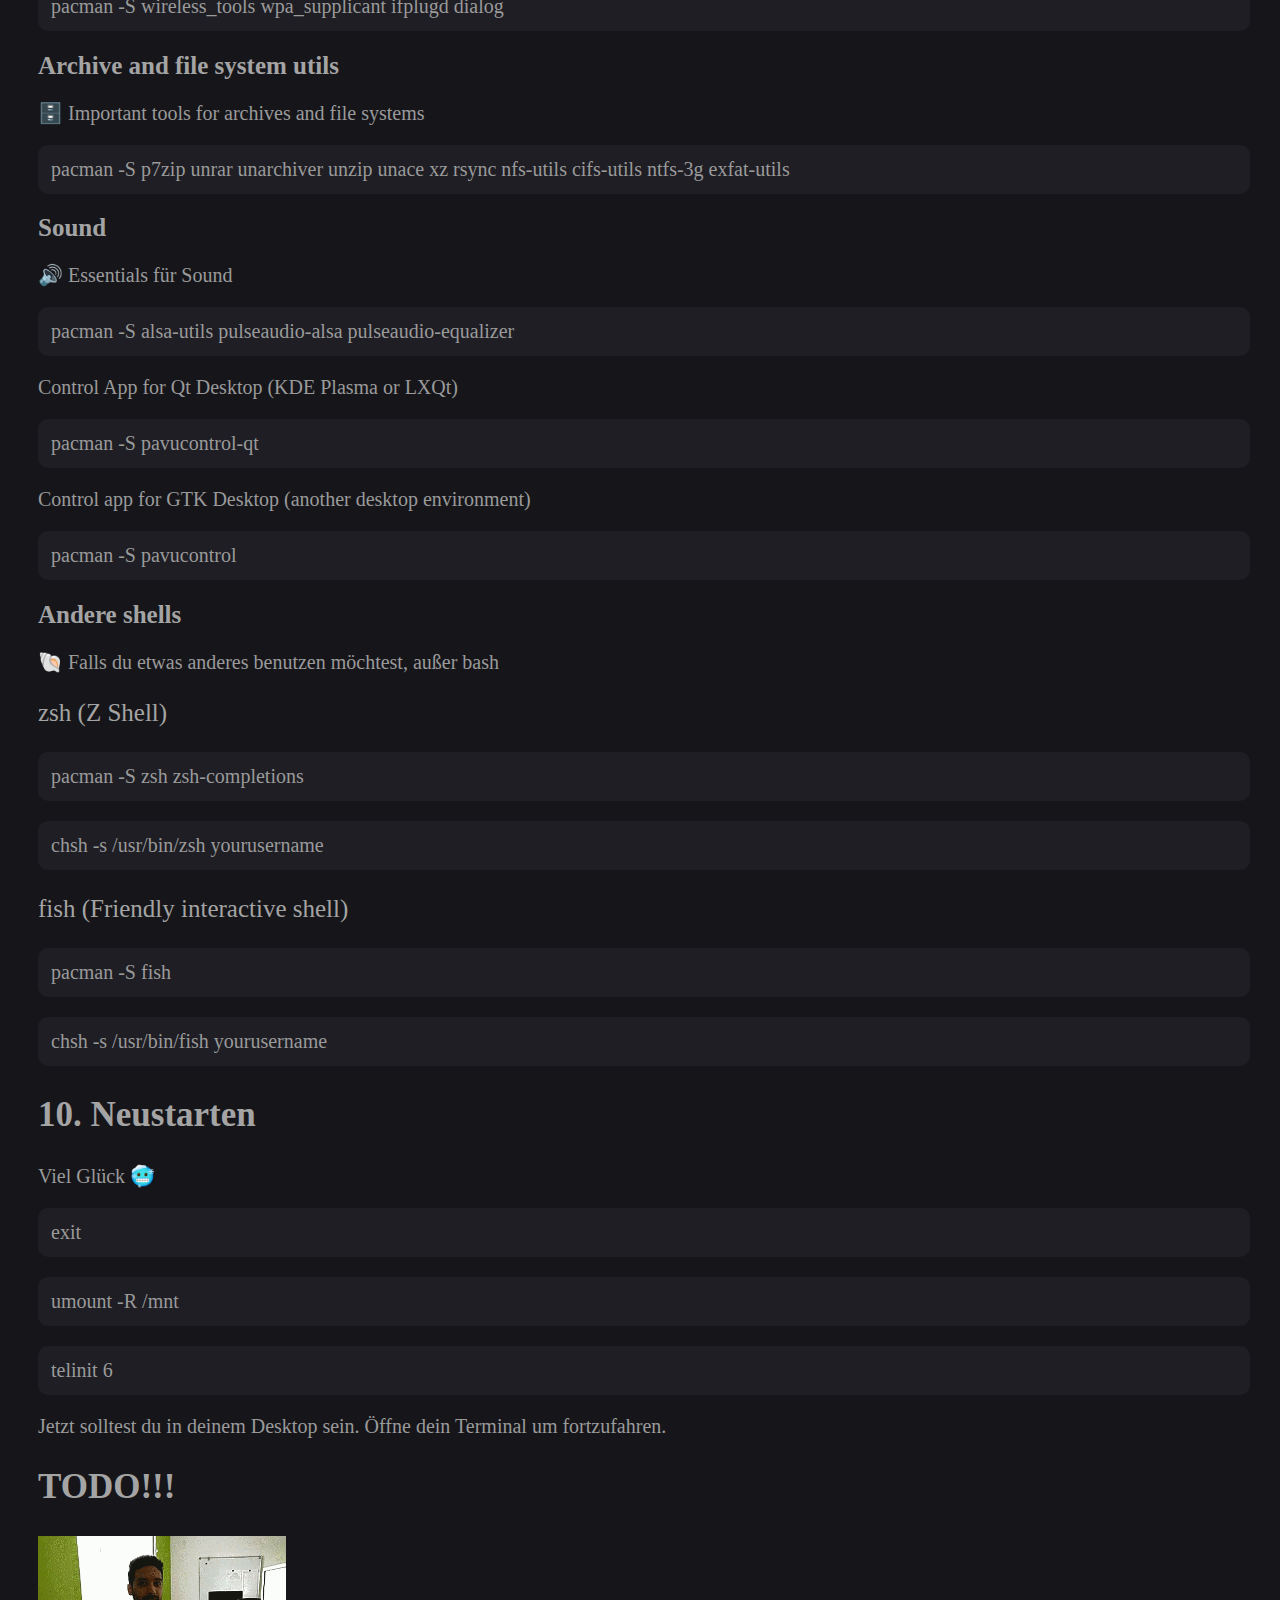
==== commit 8b43a8cc: "Update index.html" ====
--- a/index.html
+++ b/index.html
@@ -213,7 +213,7 @@
 <p class="code" style="margin-right: 30px !important">127.0.1.1       myhostname.localdomain     myhostname</p>
 
 <h2 style="margin-top: 30px;" class="head">locale einrichten</h2>
-<p class="text" style="margin-right: 30px !important">🌐 Unkommentier (entfern das # bevor der Zeile) alle Sprachen die du brauchst</p>
+<p class="text" style="margin-right: 30px !important">🌐 Entferne das # in der Zeile von allen Sprachen die du brauchst</p>
 <p class="code" style="margin-right: 30px !important">nano /etc/locale.gen</p>
 <p class="text" style="margin-right: 30px !important">🏁 Die locales generieren</p>
 <p class="code" style="margin-right: 30px !important">locale-gen</p>
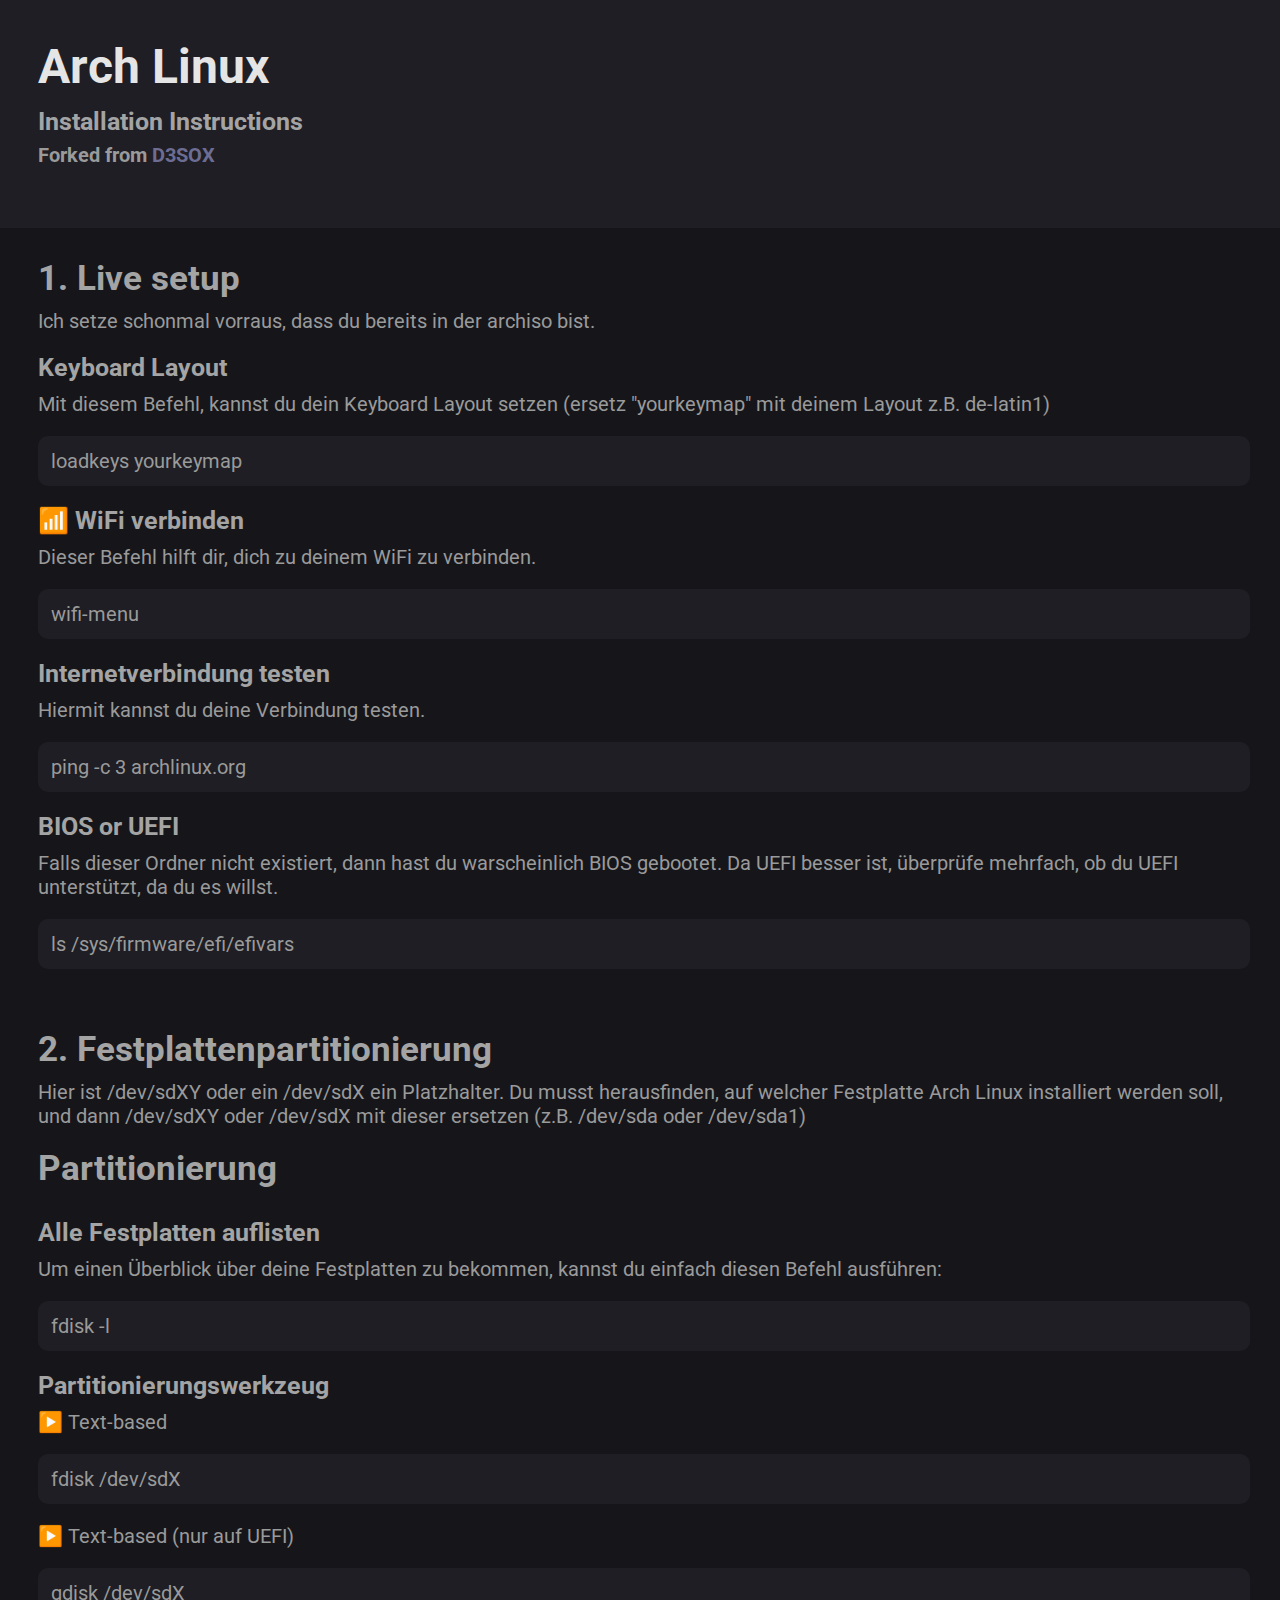
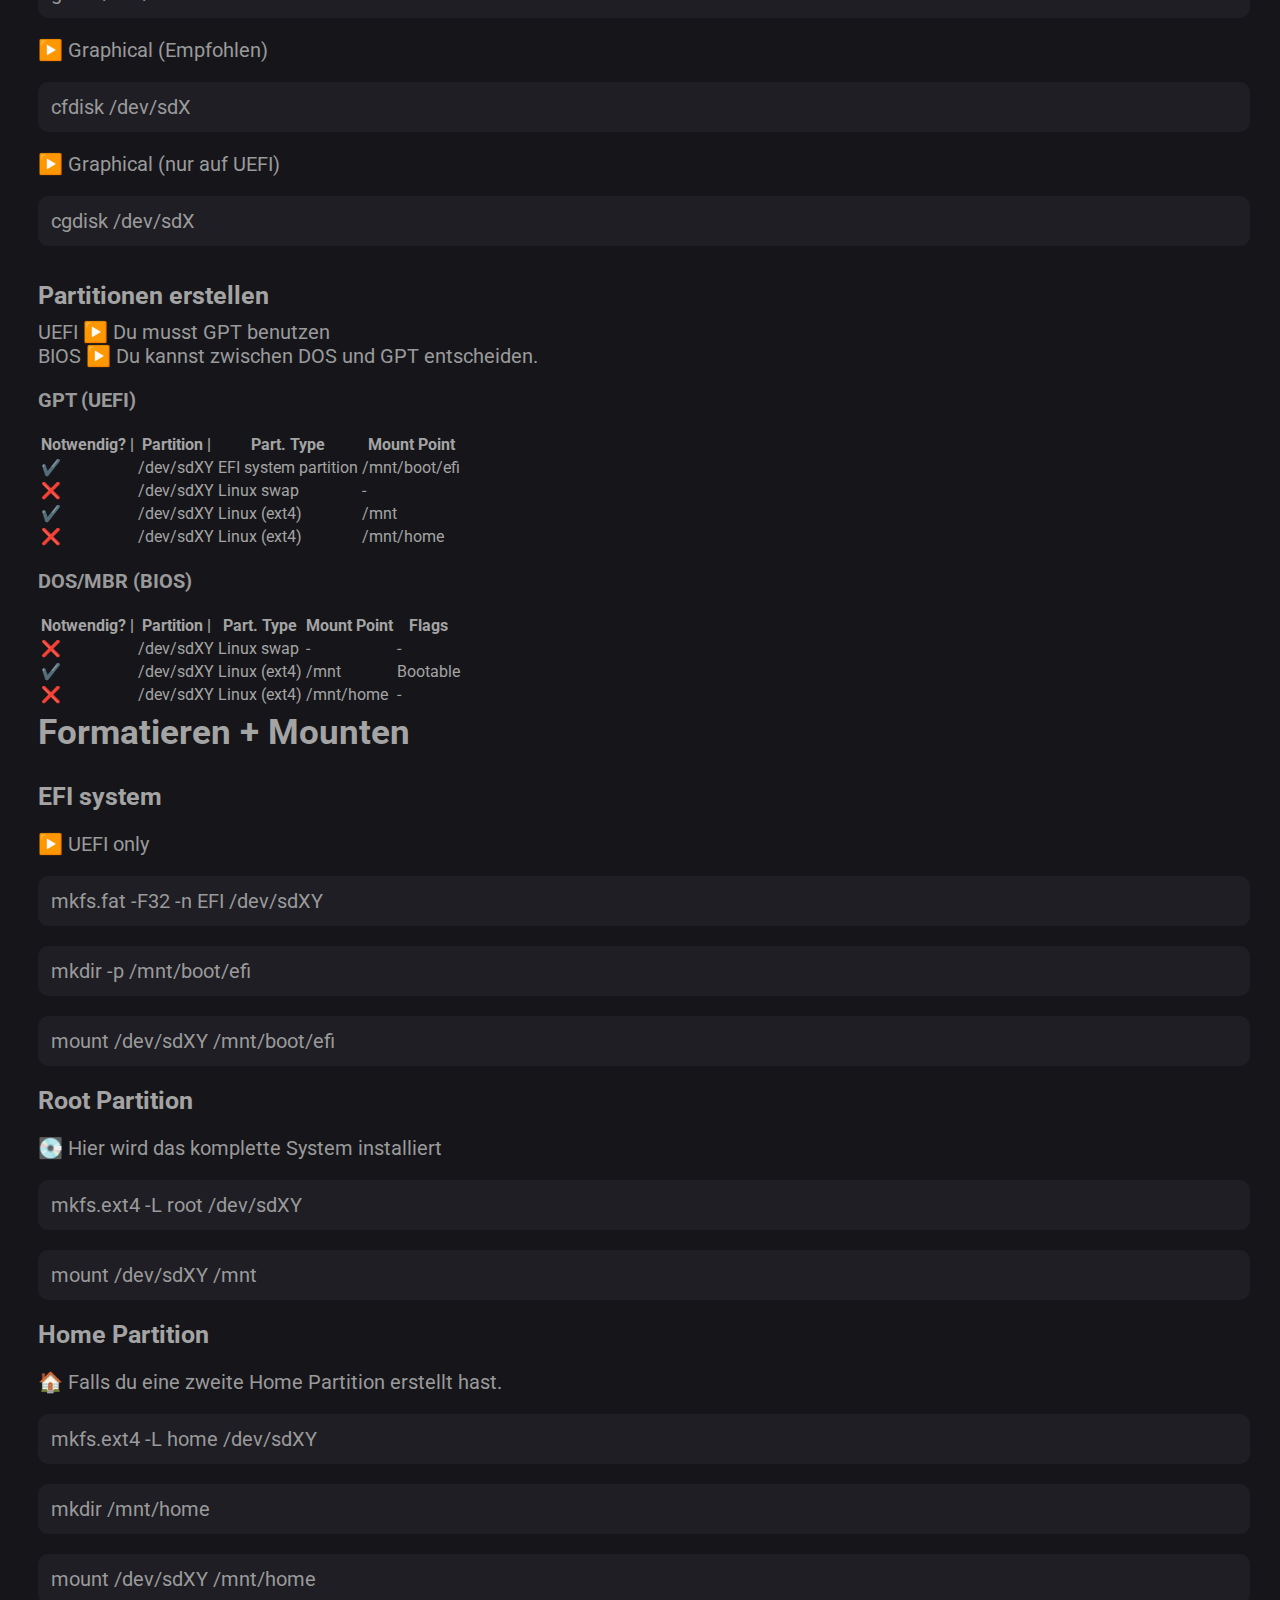
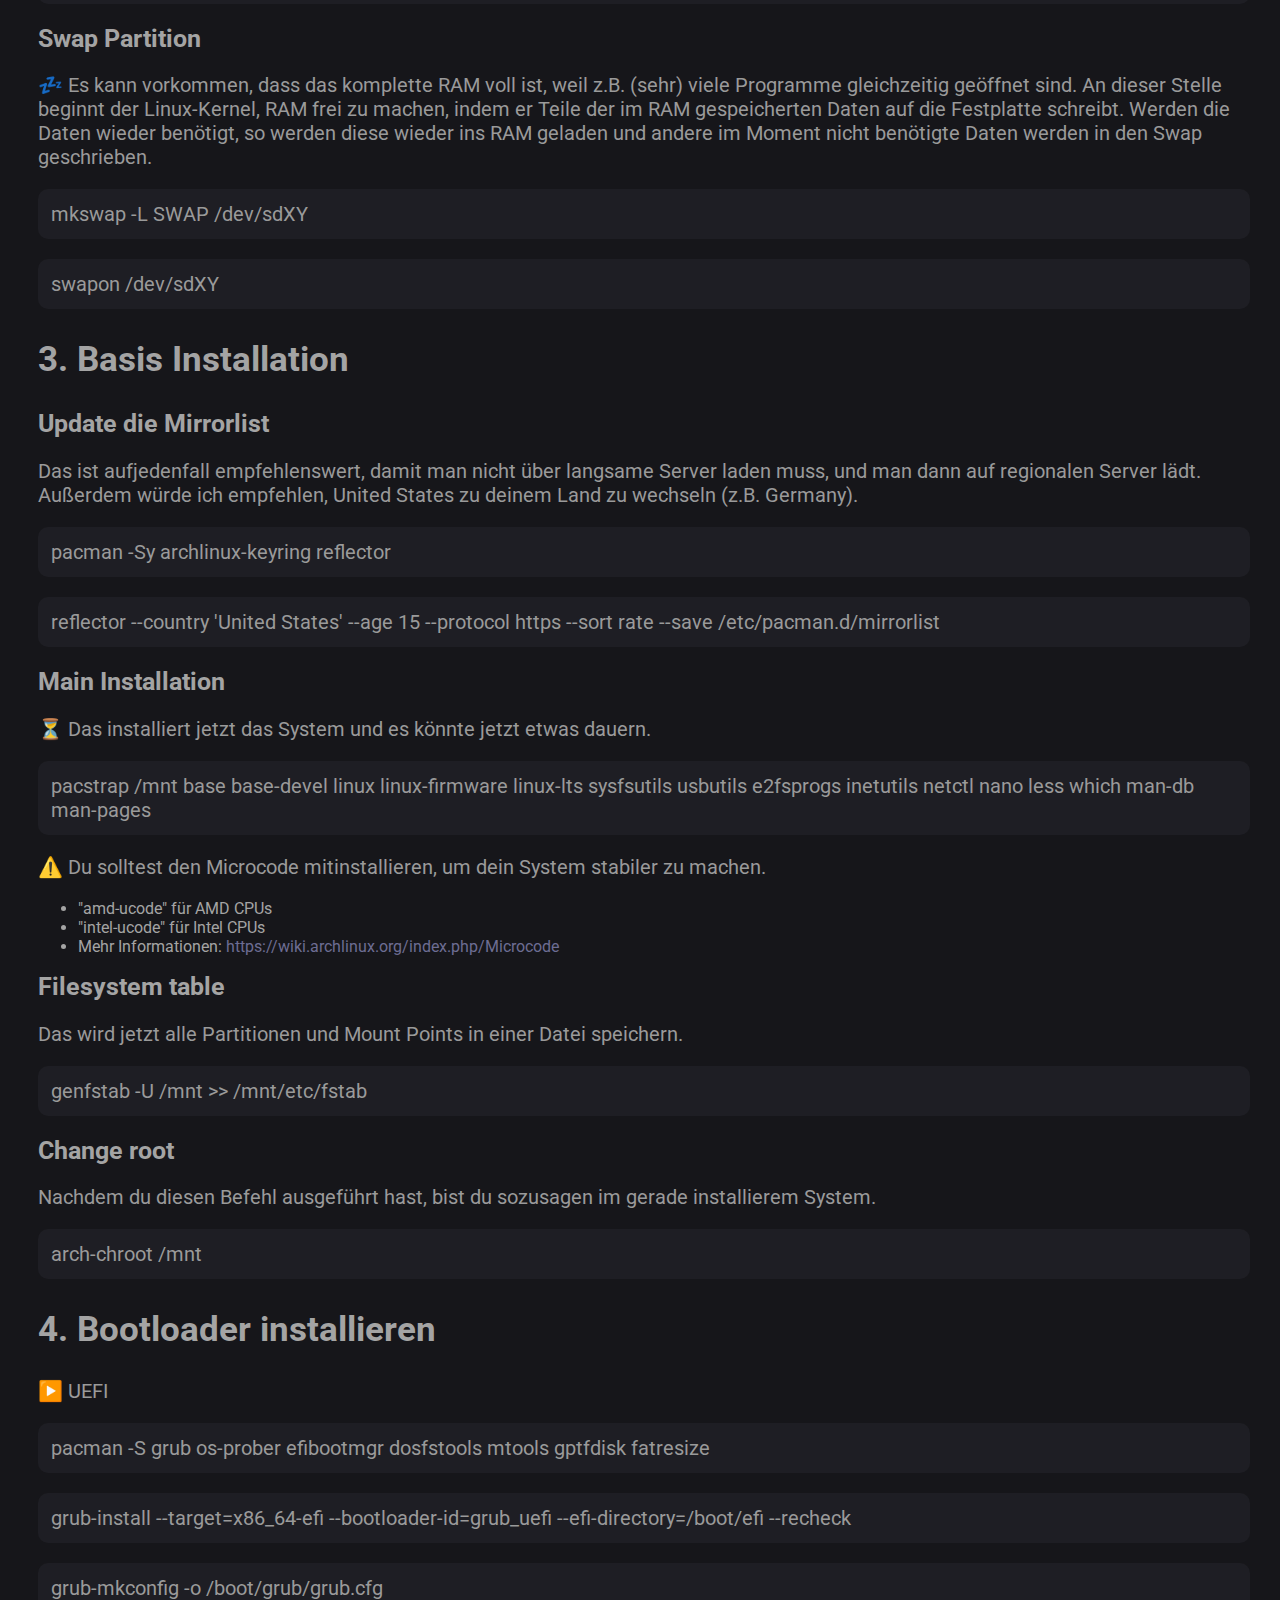
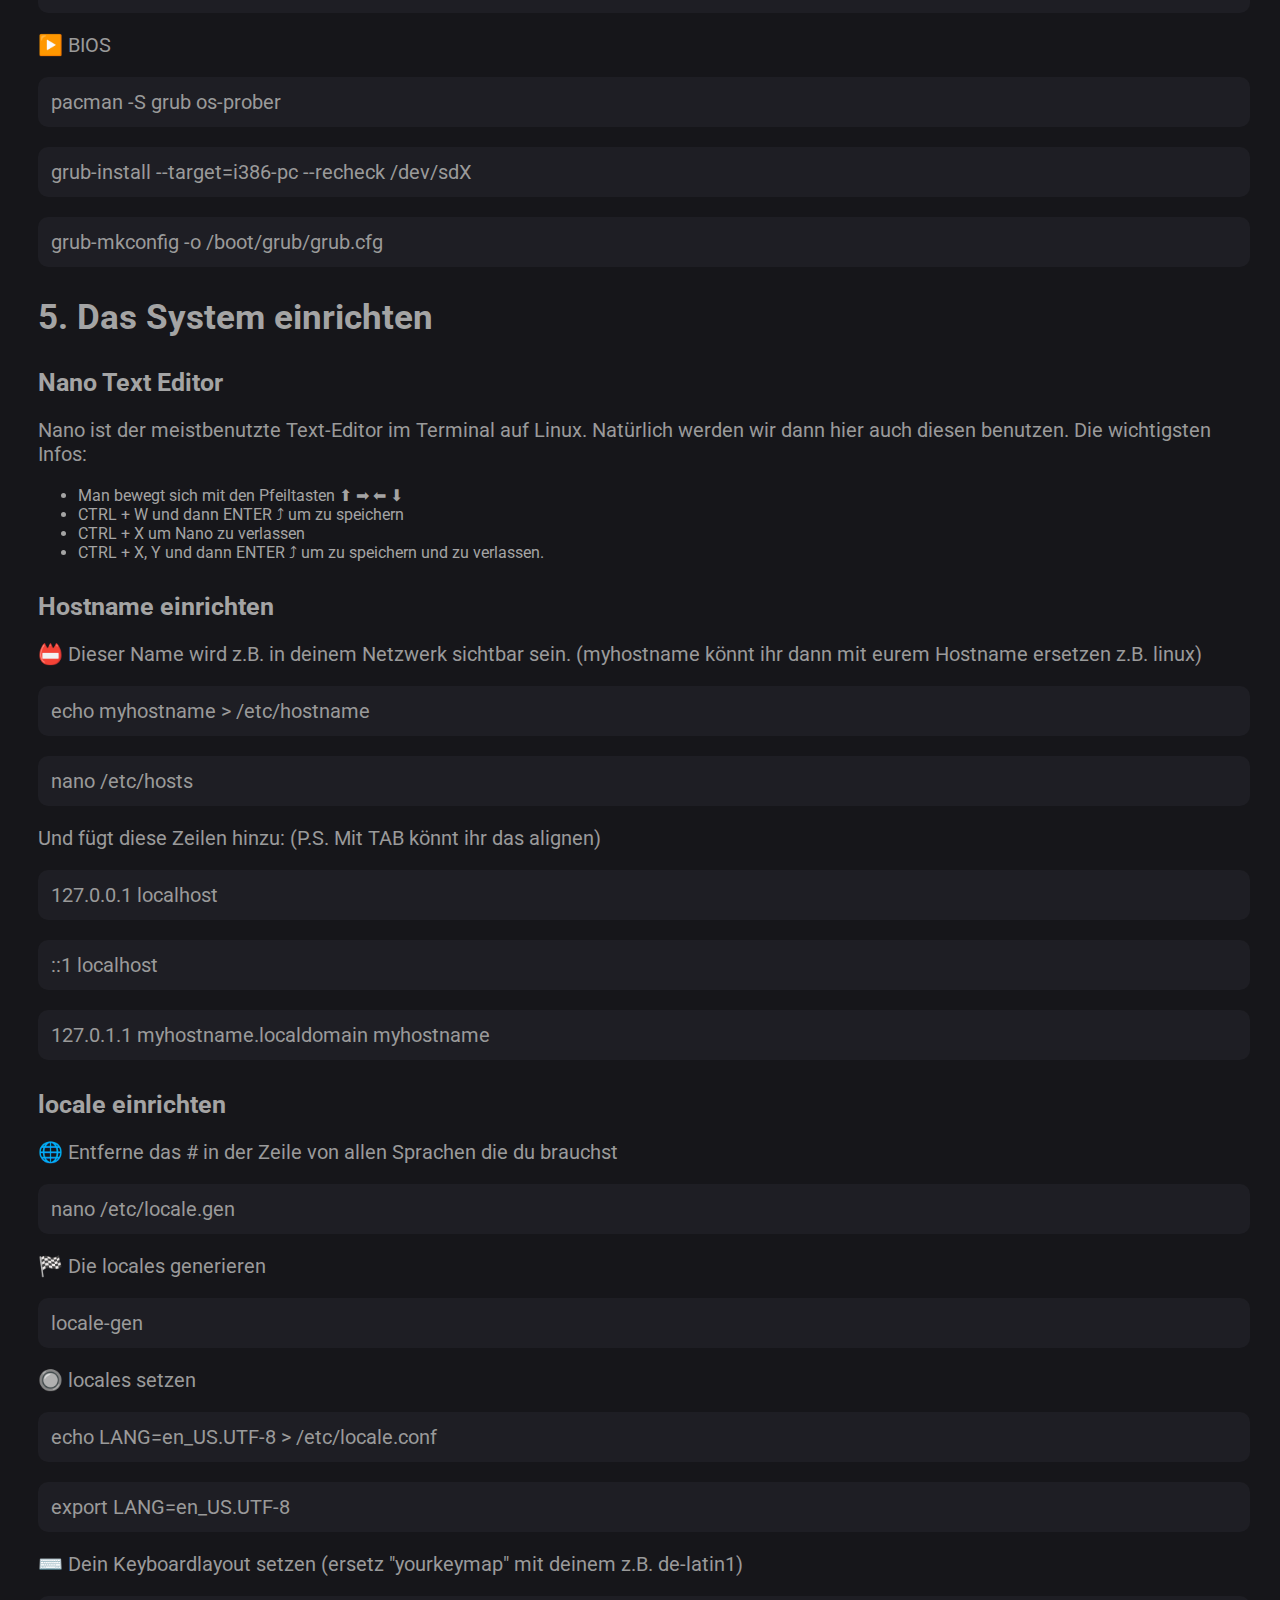
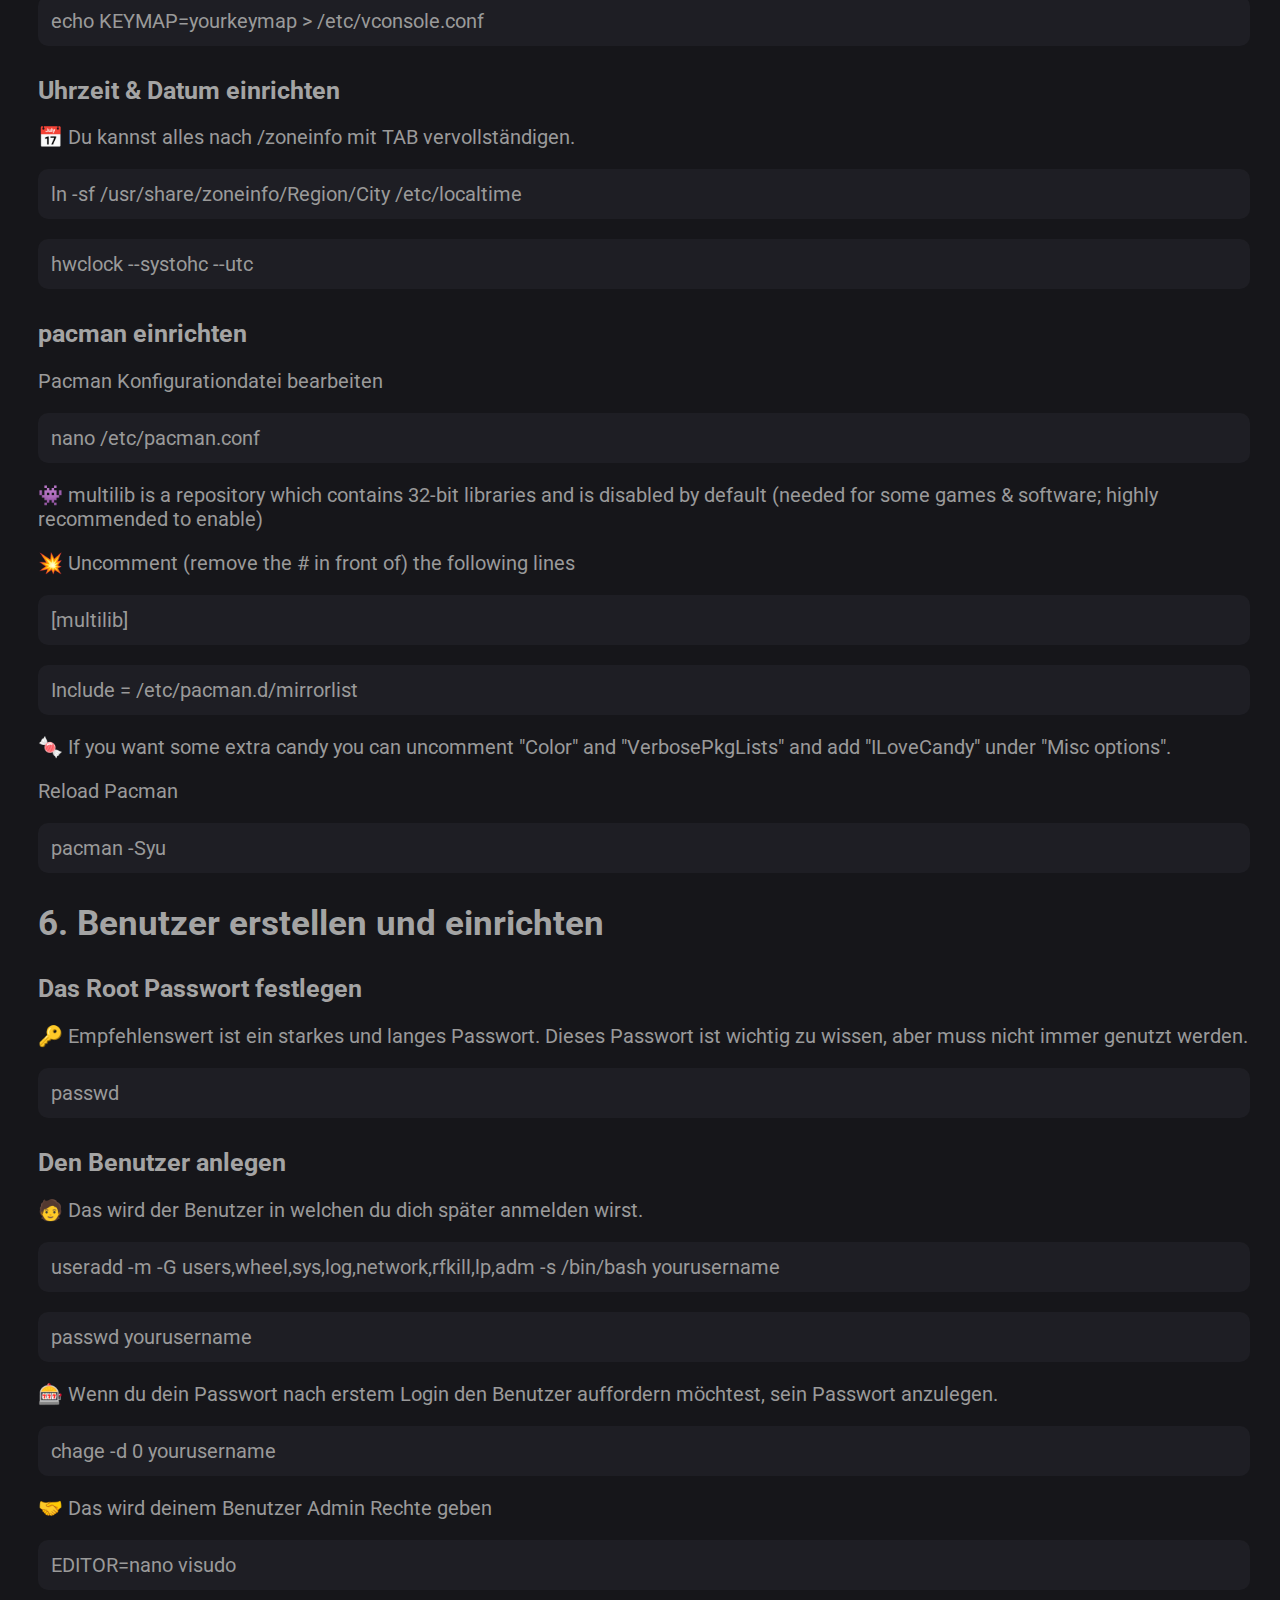
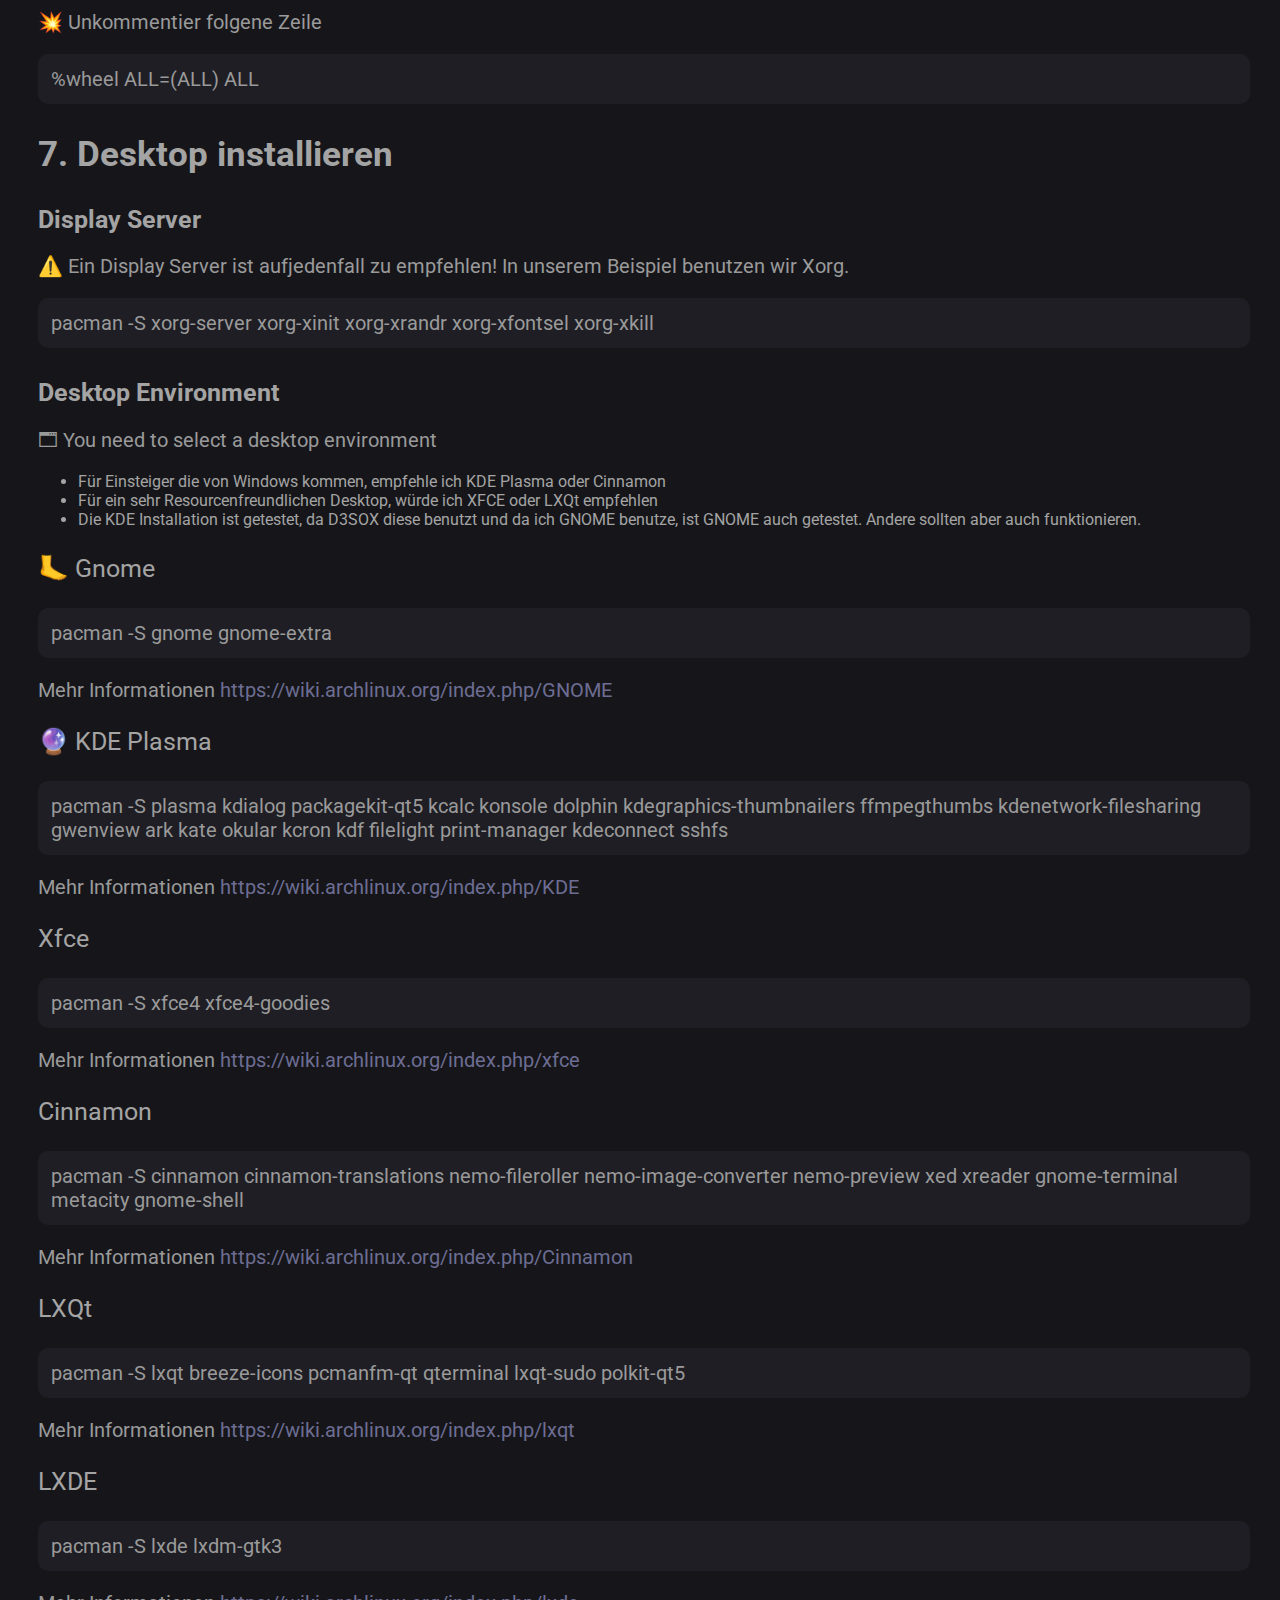
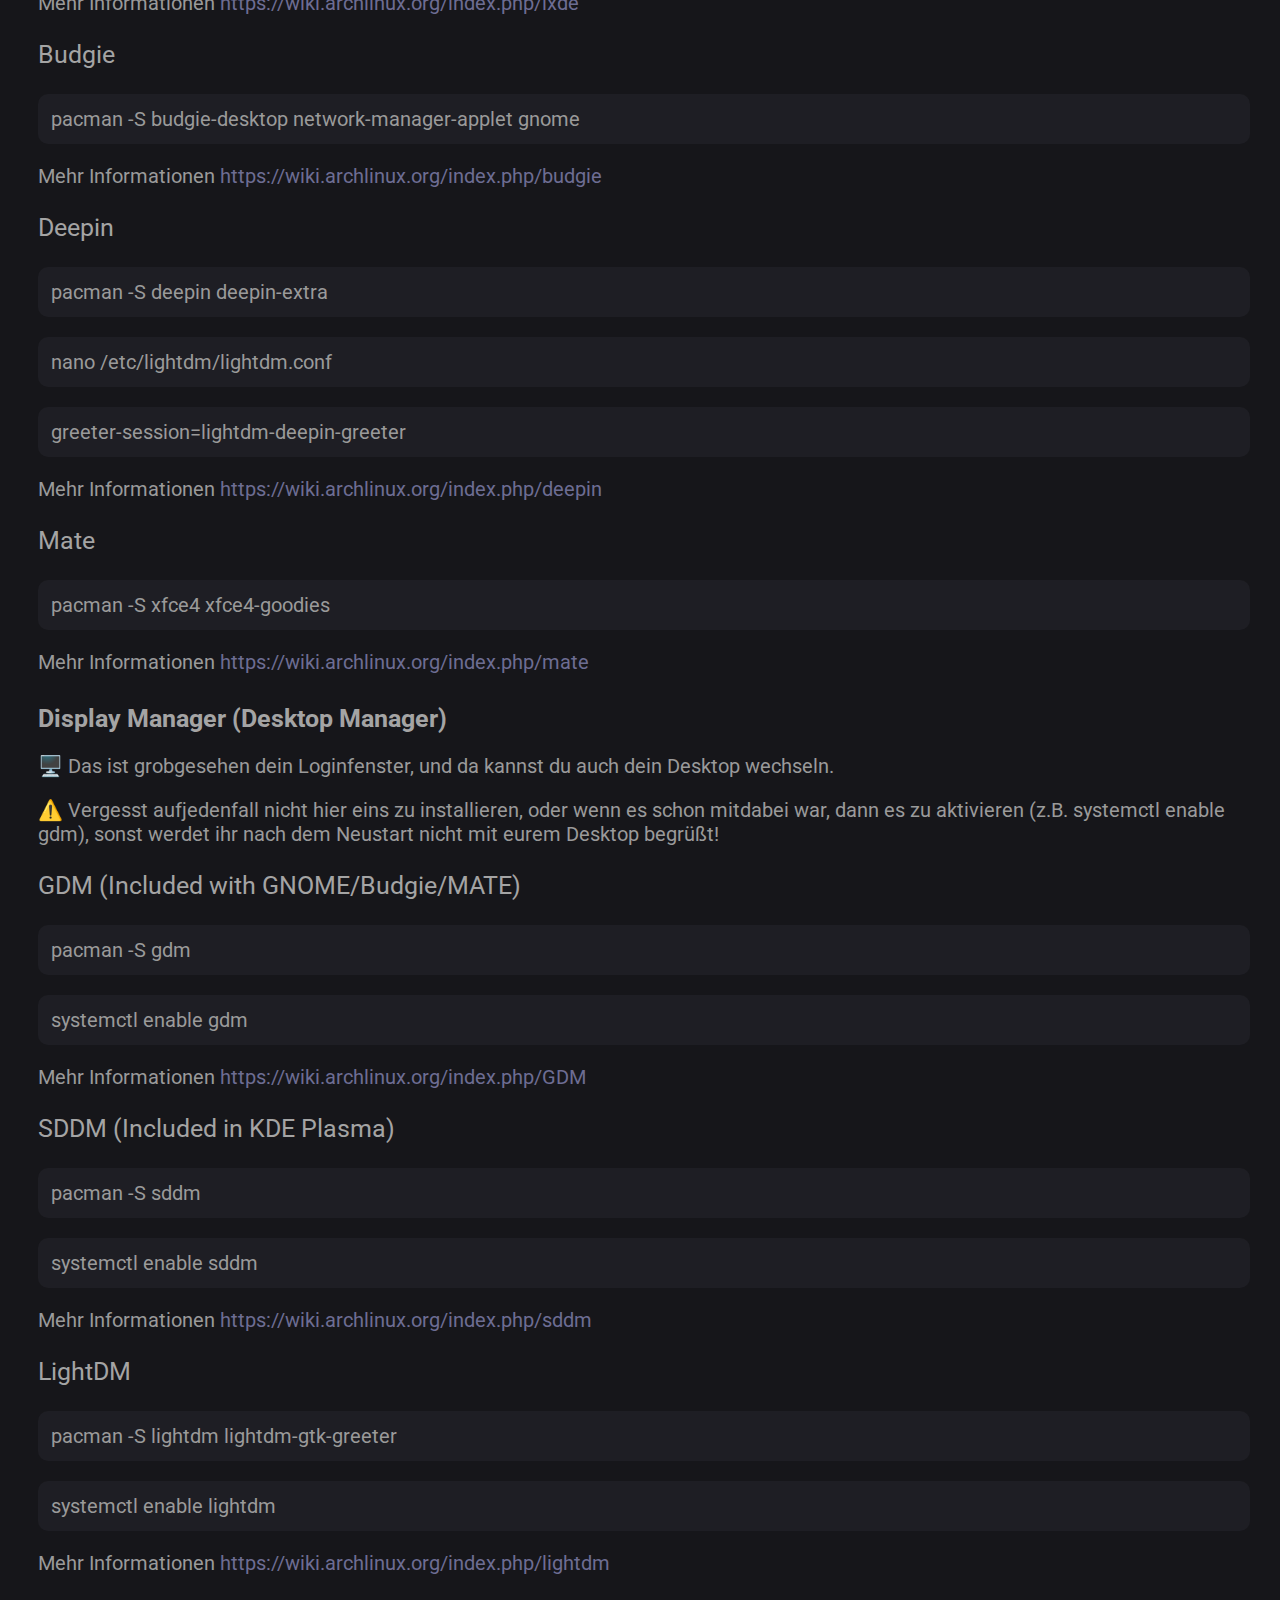
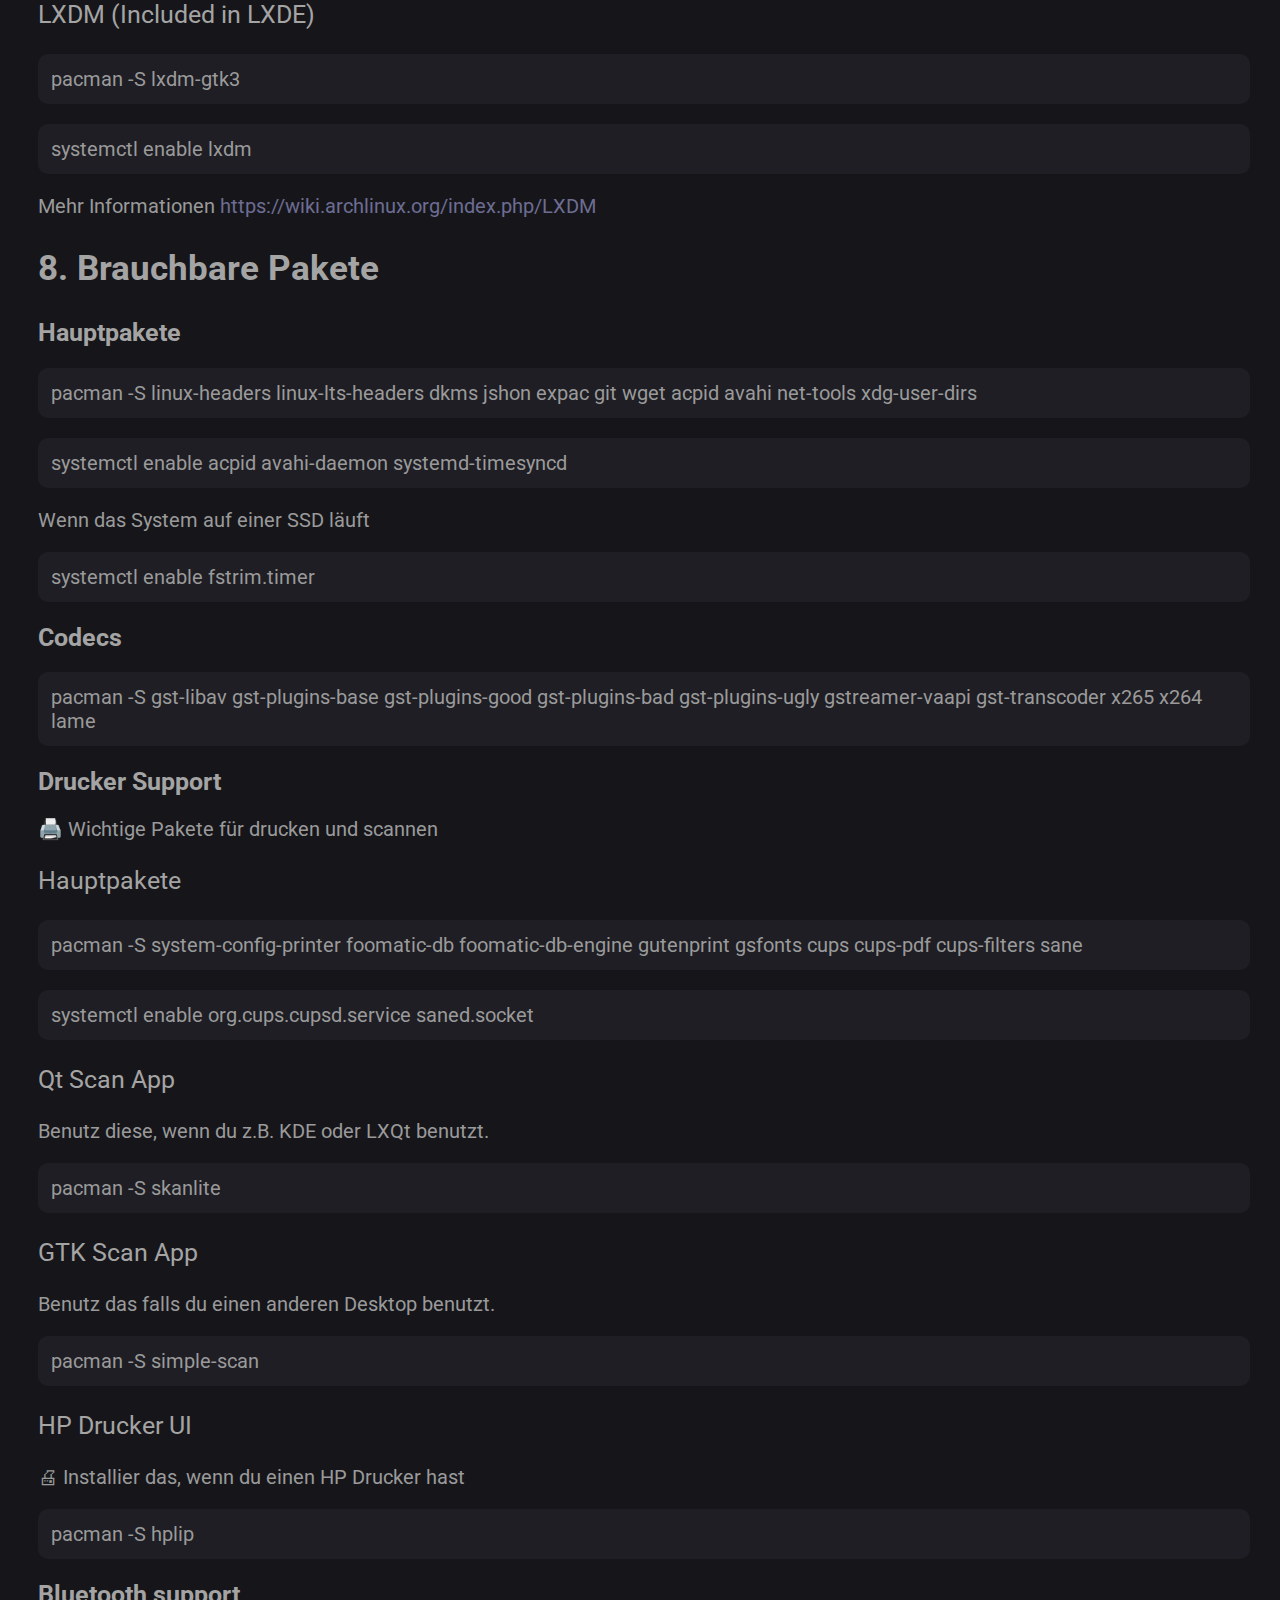
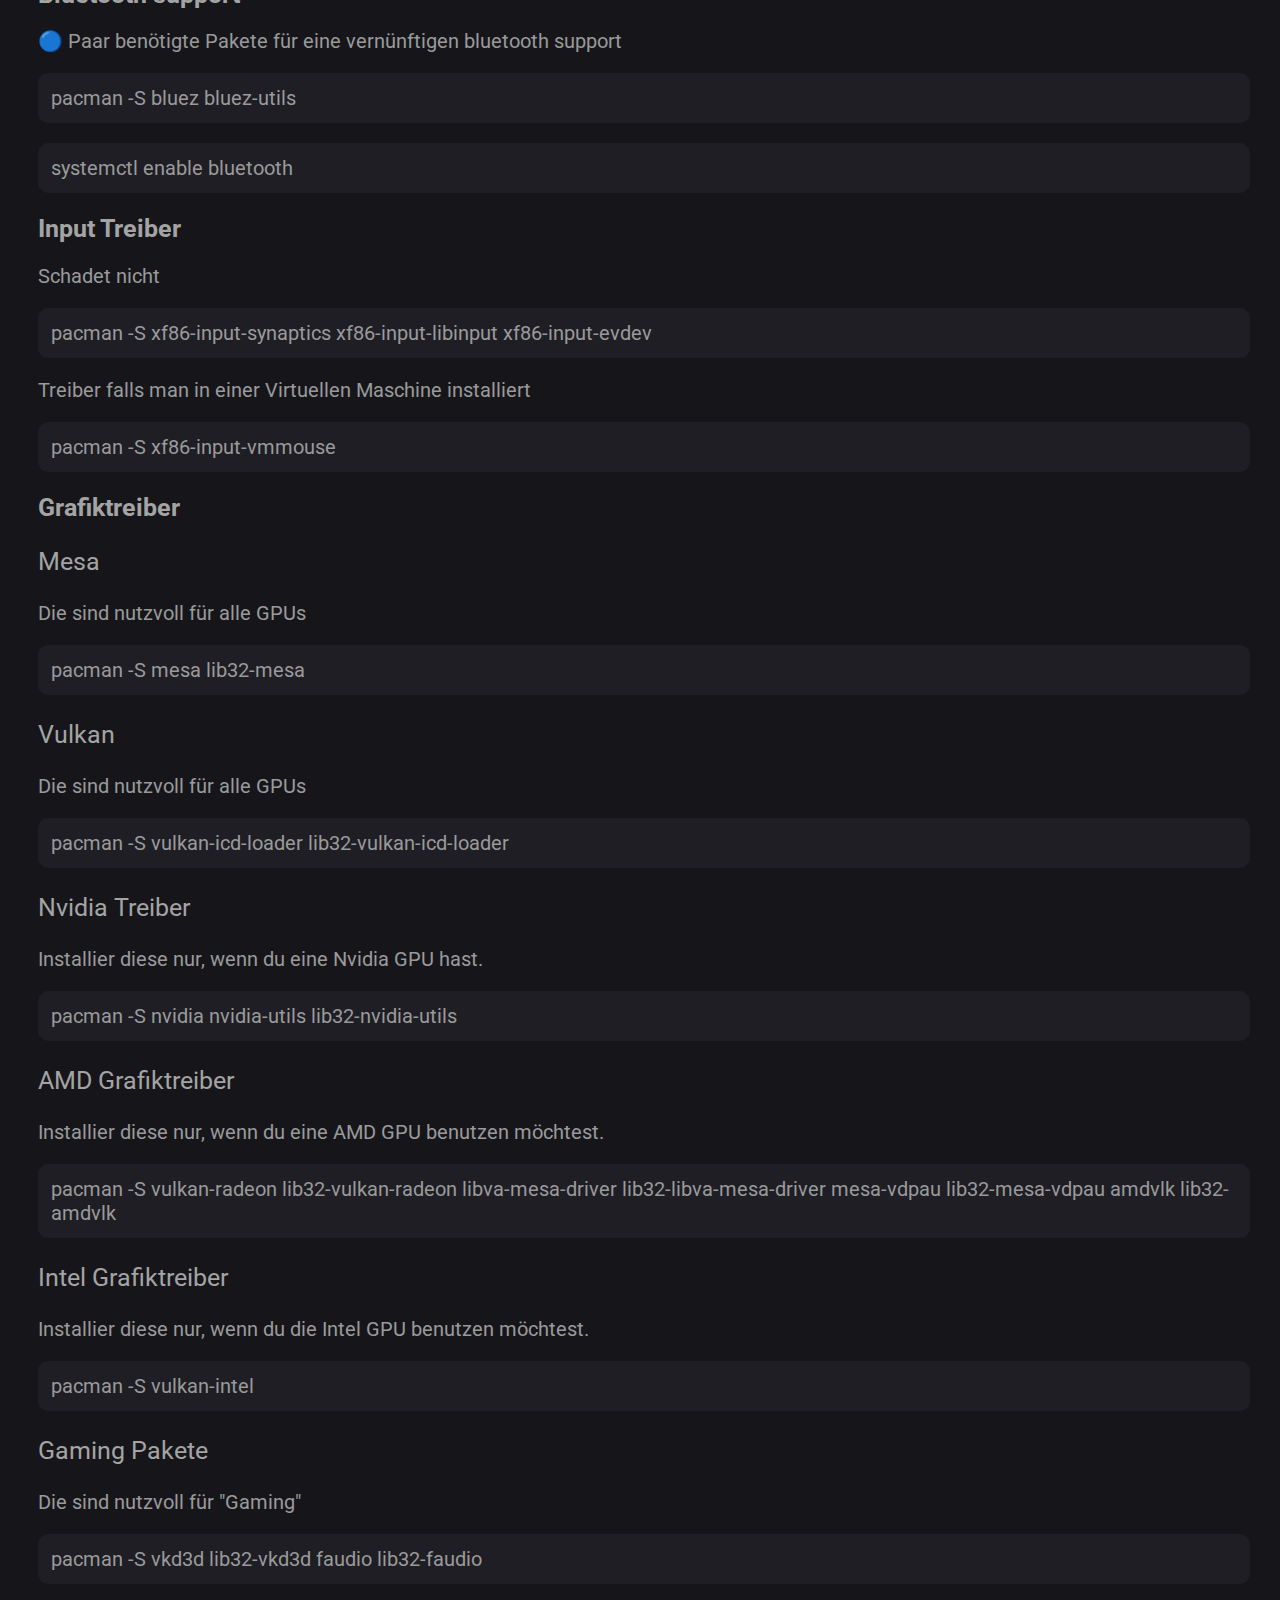
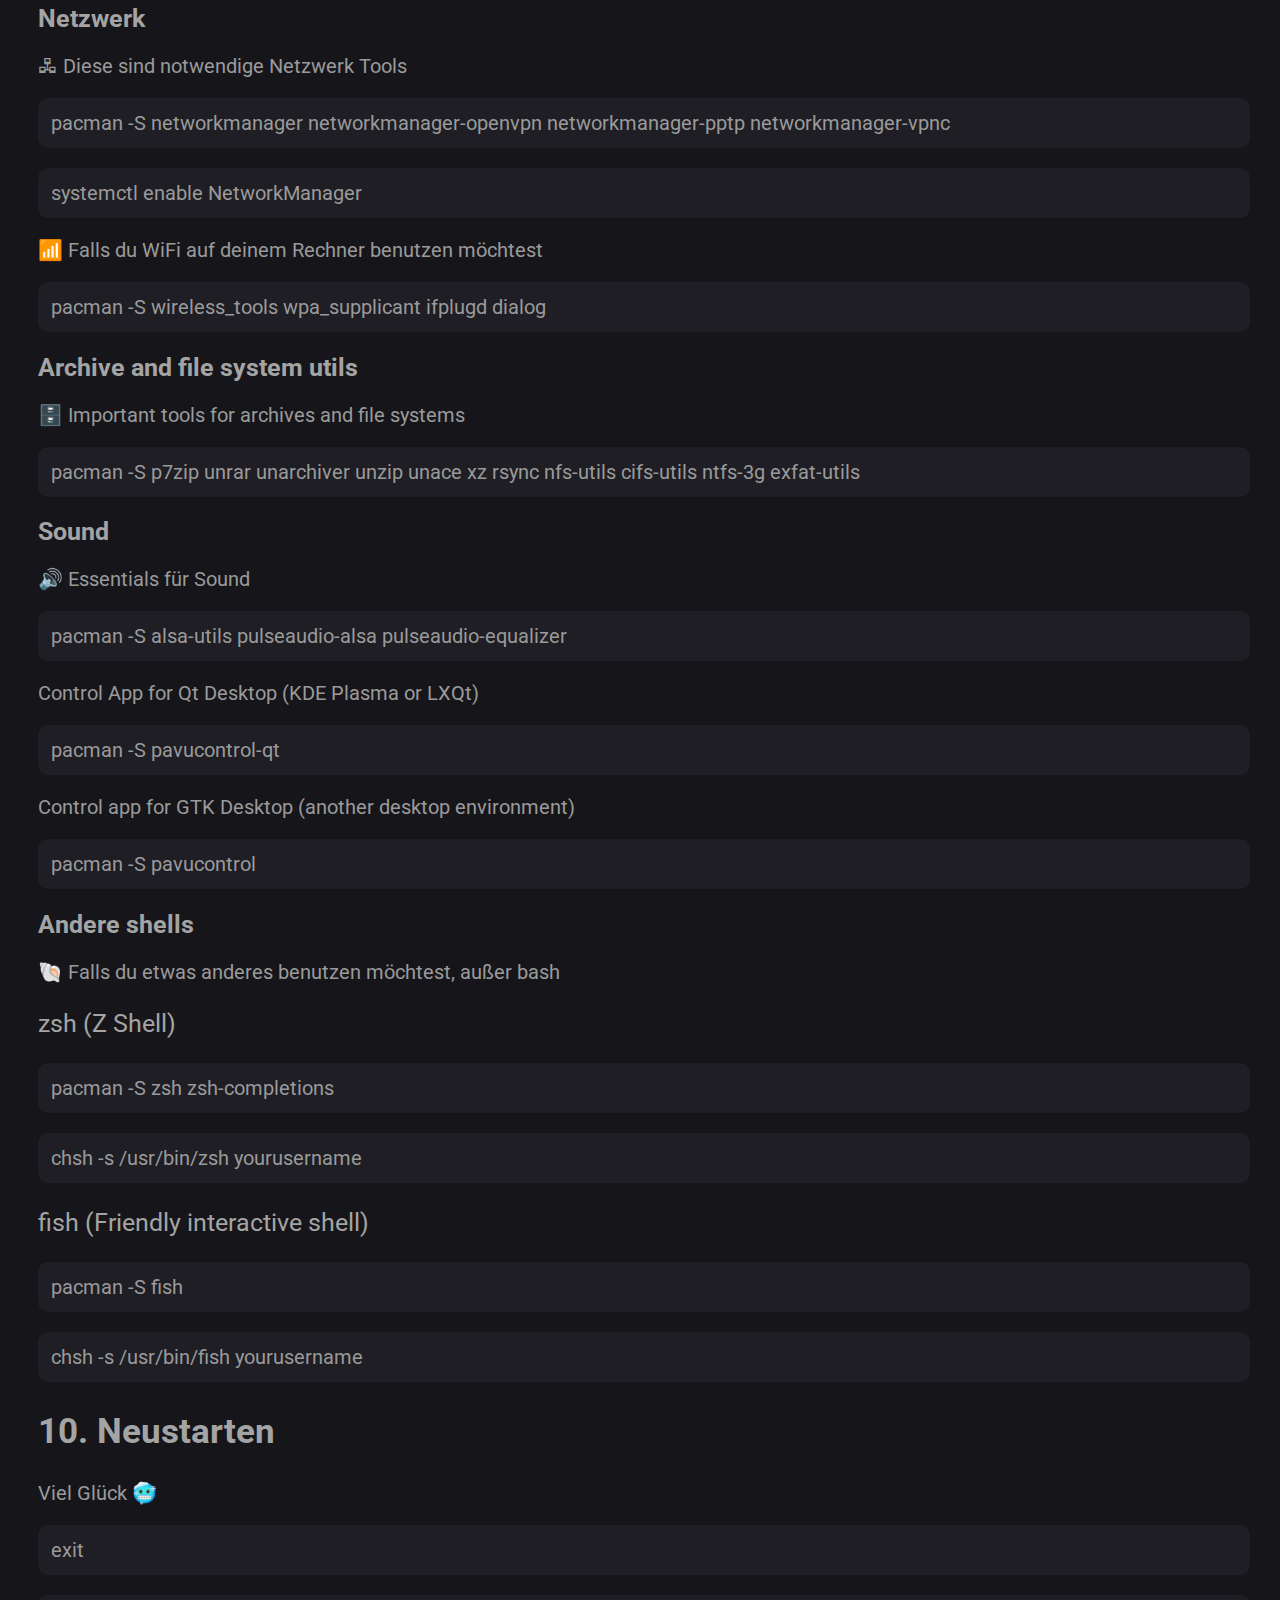
==== commit 24004d9a: "fixed some colors etc" ====
--- a/index.html
+++ b/index.html
@@ -2,7 +2,7 @@
 <html lang="en">
 <head>
     <meta charset="UTF-8">
-    <title>ARCH LINUX</title>
+    <title>ARCH INSTALLATION</title>
     <link rel="stylesheet" href="css/style.css">
 </head>
 
@@ -10,13 +10,12 @@
 </body>
 <div class="header">
 
-    <div class="content" >
+    <div class="content">
 <br>
 <br>
         <h1 style="margin-top: -20px;" class="title">Arch Linux</h1>
         <h1 style="margin-top: -20px;" class="head">Installation Instructions</h1>
         <h1 style="margin-top: -10px;" class="text">Forked from <a class="linko" href="https://d3s0x.github.io/arch-installation/">D3SOX</a></h1>
-        <a href="bugs.html"><button class="button" >Known Bugs & Fixes</button></a>
         <br><br>
 
     </div>
@@ -463,7 +462,7 @@
         </h4>
 <div style="text-align: center;">
         <h1 style="margin-top: -20px;" class="subtitle">Arch Linux Installation</h1>
-        <h1 style="margin-top: -10px;" class="text">Forked from <a class="linko" href="https://d3sox.icu">D3SOX</a> | Website made by <a class="linko" href="https://flsmee.github.io/arch">flsmee</a> | hier war <a class="linko" href="#">Mythos</a></h1>
+        <h1 style="margin-top: -10px;" class="text">Forked from <a class="linko" href="https://d3sox.icu">D3SOX</a> | Website made with ❤ by <a class="linko" href="https://flsmee.github.io/arch">flsmee</a> and the <a class="linko" href="https://github.com/flsmee/arch/graphs/contributors">Contributors</a></h1>
         <p style="margin-top: -15px;" class="text">© 2020 flsmee. All rights reserved</p>
         
     <br><br>
--- a/css/style.css
+++ b/css/style.css
@@ -1,7 +1,14 @@
+@import url('https://fonts.googleapis.com/css2?family=Roboto&display=swap');
+
 body {
+	font-family: 'Roboto', sans-serif;
     background-color: #16161a;
     margin: 0 !important;
     padding: 0 !important
+}
+
+table, ul {
+	color: #a4a4a4;
 }
 
 .header {
@@ -11,6 +18,7 @@
 }
 
 .caption {
+	
     font-size: 20px;
     color: #6b6b6b
 }
@@ -120,17 +128,3 @@
     }
 
 }
-
-@font-face {
-    font-family: jetbrains mono;
-    src: url(https://raw.githubusercontent.com/JetBrains/JetBrainsMono/master/web/eot/JetBrainsMono-Regular.eot) format('embedded-opentype'), url(https://raw.githubusercontent.com/JetBrains/JetBrainsMono/master/web/woff2/JetBrainsMono-Regular.woff2) format('woff2'), url(https://raw.githubusercontent.com/JetBrains/JetBrainsMono/master/web/woff/JetBrainsMono-Regular.woff) format('woff'), url(https://raw.githubusercontent.com/JetBrains/JetBrainsMono/master/ttf/JetBrainsMono-Regular.ttf) format('truetype');
-    font-weight: 400;
-    font-style: normal
-}
-
-* {
-    -webkit-font-smoothing: antialiased;
-    text-rendering: optimizeLegibility;
-    font-family: jetbrains mono;
-    color: #fff
-}
